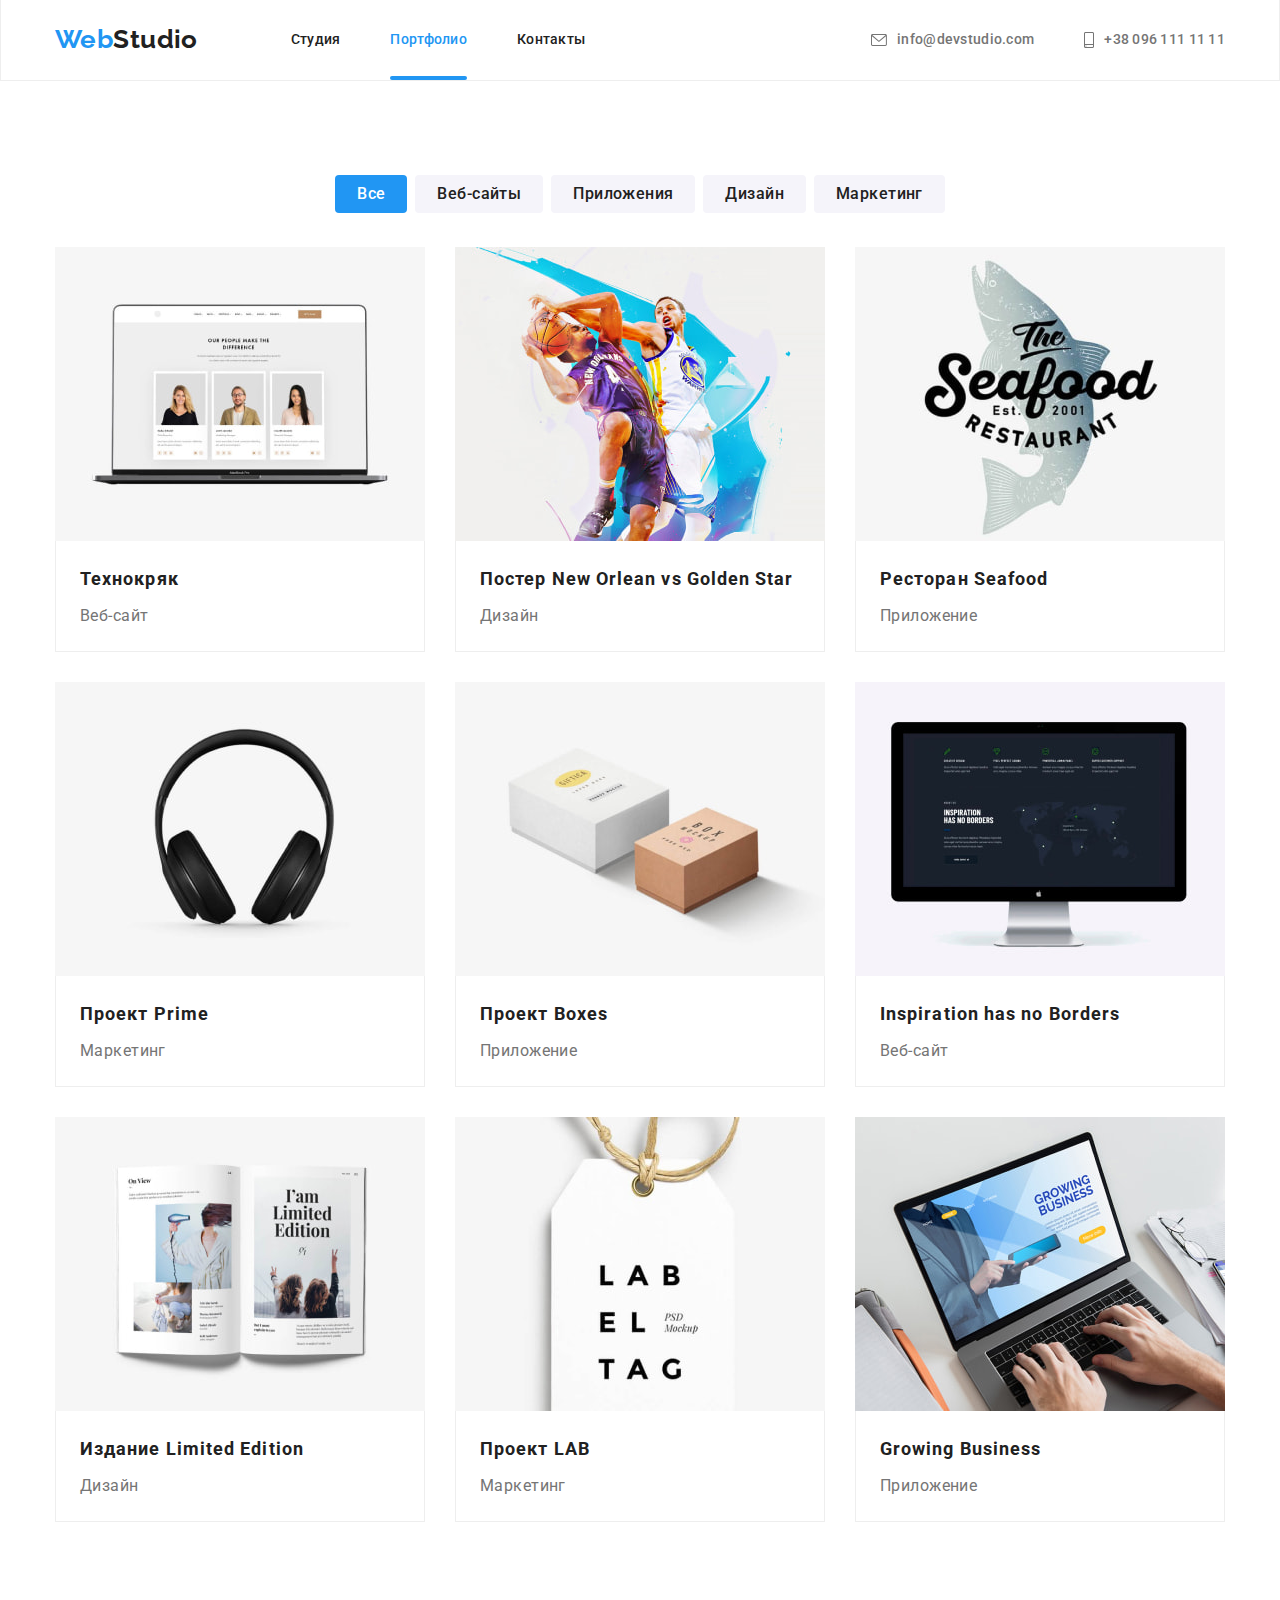
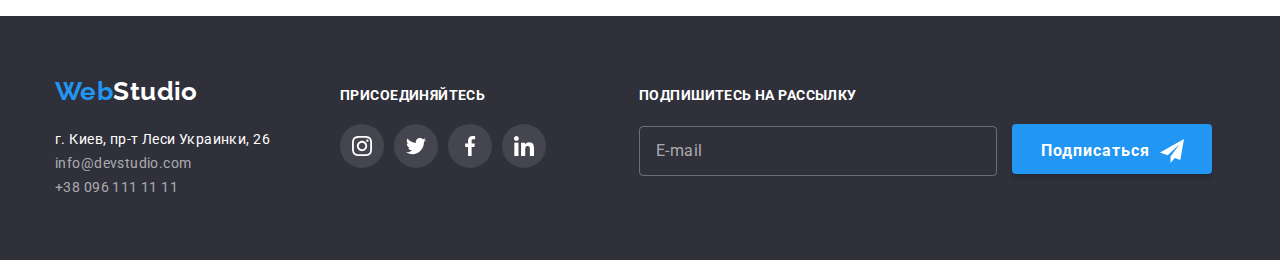
==== portfolio.html @ 4d7bf0f1 "Initial commit" ====
<!DOCTYPE html>
<html lang="ru">
  <head>
    <meta charset="UTF-8" />
    <meta http-equiv="X-UA-Compatible" content="IE=edge" />
    <meta name="viewport" content="width=device-width, initial-scale=1.0" />
    <title>Портфолио</title>
    <link rel="preconnect" href="https://fonts.googleapis.com" />
    <link rel="preconnect" href="https://fonts.gstatic.com" crossorigin />
    <link
      href="https://fonts.googleapis.com/css2?family=Raleway:wght@700&family=Roboto:wght@400;500;700;900&display=swap"
      rel="stylesheet"
    />
    <link
      rel="stylesheet"
      href="https://cdnjs.cloudflare.com/ajax/libs/modern-normalize/1.1.0/modern-normalize.min.css"
    />
    <link rel="stylesheet" href="./css/main.min.css" />
  </head>
  <body>
    <!--шапка-->
    <header class="section-header border">
      <div class="container header">
        <a class="logo link header" href="./index.html" lang="en">
          Web<span class="studio" lang="en">Studio</span>
        </a>
        <nav>
          <ul class="site-nav list">
            <li class="item"><a class="link next" href="./index.html">Студия</a></li>
            <li class="item"><a class="link current" href="">Портфолио</a></li>
            <li class="item"><a class="link next" href="">Контакты</a></li>
          </ul>
        </nav>
        <ul class="contacts list">
          <li class="item contacts">
            <a class="contacts link" href="malito:info@devstudio.com">
              <svg class="icon-envelope" width="16" height="12">
                <use href="./images/webstudio/symbol-defs.svg#icon-envelope"></use></svg
              >info@devstudio.com
            </a>
          </li>
          <li class="item contacts">
            <a class="contacts link" href="tel:+380961111111"
              ><svg class="icon-smartphone" width="10" height="16">
                <use href="./images/webstudio/symbol-defs.svg#icon-smartphone"></use>
              </svg>
              +38 096 111 11 11</a
            >
          </li>
        </ul>
      </div>
    </header>
    <main>
      <!--Фильтр и примеры работ-->
      <section class="section post">
        <div class="container">
          <h1 class="title-never">Перечень услуг</h1>
          <ul class="list filtr">
            <li class="item-filtr">
              <button class="button current all" type="button">Все</button>
            </li>
            <li class="item-filtr"><button class="button veb" type="button">Веб-сайты</button></li>
            <li class="item-filtr">
              <button class="button prog" type="button">Приложения</button>
            </li>
            <li class="item-filtr"><button class="button dis" type="button">Дизайн</button></li>
            <li class="item-filtr"><button class="button marc" type="button">Маркетинг</button></li>
          </ul>
          <ul class="list post">
            <li class="item">
              <a href="" class="link post">
                <div class="post-image-thumb">
                  <img
                    src="./images/portfolio/img-1.jpg"
                    class="image"
                    width="370"
                    alt="Сайт
                Технокряк"
                  />
                  <div class="card-overlay">
                    <p>
                      Ресурс предлагает комплексные предложения с разным уровнем функционала и
                      сервисов. Все это позволит посетителю получить исчерпывающие сведения о
                      компании или частном лице.
                    </p>
                  </div>
                </div>
                <div class="content border">
                  <h2 class="title portf">Технокряк</h2>
                  <p class="text-portf">Веб-сайт</p>
                </div>
              </a>
            </li>
            <li class="item">
              <a href="" class="link post">
                <div class="post-image-thumb">
                  <img src="./images/portfolio/img-2.jpg" class="image" width="370" alt="Постер" />
                  <div class="card-overlay">
                    <p>
                      Ресурс предлагает комплексные предложения с разным уровнем функционала и
                      сервисов. Все это позволит посетителю получить исчерпывающие сведения о
                      компании или частном лице.
                    </p>
                  </div>
                </div>
                <div class="content border">
                  <h2 class="title portf">Постер New Orlean vs Golden Star</h2>
                  <p class="text-portf">Дизайн</p>
                </div>
              </a>
            </li>
            <li class="item">
              <a href="" class="link post">
                <div class="post-image-thumb">
                  <img
                    src="./images/portfolio/img-3.jpg"
                    class="image"
                    width="370"
                    alt="Приложение
                ресторана"
                  />
                  <div class="card-overlay">
                    <p>
                      Ресурс предлагает комплексные предложения с разным уровнем функционала и
                      сервисов. Все это позволит посетителю получить исчерпывающие сведения о
                      компании или частном лице.
                    </p>
                  </div>
                </div>
                <div class="content border">
                  <h2 class="title portf">Ресторан Seafood</h2>
                  <p class="text-portf">Приложение</p>
                </div>
              </a>
            </li>
            <li class="item">
              <a href="" class="link post">
                <div class="post-image-thumb">
                  <img
                    src="./images/portfolio/img-4.jpg"
                    class="image"
                    width="370"
                    alt="Проект
                маркетинга"
                  />
                  <div class="card-overlay">
                    <p>
                      Ресурс предлагает комплексные предложения с разным уровнем функционала и
                      сервисов. Все это позволит посетителю получить исчерпывающие сведения о
                      компании или частном лице.
                    </p>
                  </div>
                </div>
                <div class="content border">
                  <h2 class="title portf">Проект Prime</h2>
                  <p class="text-portf">Маркетинг</p>
                </div>
              </a>
            </li>
            <li class="item">
              <a href="" class="link post">
                <div class="post-image-thumb">
                  <img
                    src="./images/portfolio/img-5.jpg"
                    class="image"
                    width="370"
                    alt="Приложение"
                  />
                  <div class="card-overlay">
                    <p>
                      Ресурс предлагает комплексные предложения с разным уровнем функционала и
                      сервисов. Все это позволит посетителю получить исчерпывающие сведения о
                      компании или частном лице.
                    </p>
                  </div>
                </div>
                <div class="content border">
                  <h2 class="title portf">Проект Boxes</h2>
                  <p class="text-portf">Приложение</p>
                </div>
              </a>
            </li>
            <li class="item">
              <a href="" class="link post">
                <div class="post-image-thumb">
                  <img src="./images/portfolio/img-6.jpg" class="image" width="370" alt="Сайт" />
                  <div class="card-overlay">
                    <p>
                      Ресурс предлагает комплексные предложения с разным уровнем функционала и
                      сервисов. Все это позволит посетителю получить исчерпывающие сведения о
                      компании или частном лице.
                    </p>
                  </div>
                </div>
                <div class="content border">
                  <h2 class="title portf" lang="en">Inspiration has no Borders</h2>
                  <p class="text-portf">Веб-сайт</p>
                </div>
              </a>
            </li>
            <li class="item">
              <a href="" class="link post">
                <div class="post-image-thumb">
                  <img
                    src="./images/portfolio/img-7.jpg"
                    class="image"
                    alt="Дизайн
                издания"
                  />
                  <div class="card-overlay">
                    <p>
                      Ресурс предлагает комплексные предложения с разным уровнем функционала и
                      сервисов. Все это позволит посетителю получить исчерпывающие сведения о
                      компании или частном лице.
                    </p>
                  </div>
                </div>
                <div class="content border">
                  <h2 class="title portf">Издание Limited Edition</h2>
                  <p class="text-portf">Дизайн</p>
                </div>
              </a>
            </li>
            <li class="item">
              <a href="" class="link post">
                <div class="post-image-thumb">
                  <img src="./images/portfolio/img-8.jpg" class="image" width="370" alt="Проект" />
                  <div class="card-overlay">
                    <p>
                      Ресурс предлагает комплексные предложения с разным уровнем функционала и
                      сервисов. Все это позволит посетителю получить исчерпывающие сведения о
                      компании или частном лице.
                    </p>
                  </div>
                </div>
                <div class="content border">
                  <h2 class="title portf">Проект LAB</h2>
                  <p class="text-portf">Маркетинг</p>
                </div>
              </a>
            </li>
            <li class="item">
              <a href="" class="link post">
                <div class="post-image-thumb">
                  <img
                    src="./images/portfolio/img-9.jpg"
                    class="image"
                    width="370"
                    alt="Приложение"
                  />
                  <div class="card-overlay">
                    <p>
                      Ресурс предлагает комплексные предложения с разным уровнем функционала и
                      сервисов. Все это позволит посетителю получить исчерпывающие сведения о
                      компании или частном лице.
                    </p>
                  </div>
                </div>
                <div class="content border">
                  <h2 class="title portf" lang="en">Growing Business</h2>
                  <p class="text-portf">Приложение</p>
                </div>
              </a>
            </li>
          </ul>
        </div>
      </section>
    </main>
    <!--Футер-->
    <footer class="section footer">
      <div class="container flex footer">
        <div>
          <a class="logo link footer" href="./index.html">
            Web<span class="studio-sup">Studio</span>
          </a>
          <address class="address">
            <ul class="contacts-sup list">
              <li>
                <a
                  class="location link"
                  href="https://bit.ly/3pXMvUd"
                  target="_blank"
                  rel="noreferrer noopener"
                  >г. Киев, пр-т Леси Украинки, 26</a
                >
              </li>
              <li>
                <a class="contacts link" href="malito:info@devstudio.com"> info@devstudio.com</a>
              </li>
              <li>
                <a class="contacts link" href="tel:+380961111111">+38 096 111 11 11</a>
              </li>
            </ul>
          </address>
        </div>
        <div class="social-link">
          <h2 class="title social">присоединяйтесь</h2>
          <ul class="social-list footer">
            <li class="social-item">
              <a href="" class="social-link-footer link">
                <svg class="social-icon" width="20" height="20">
                  <use href="./images/webstudio/symbol-defs.svg#icon-instagram"></use>
                </svg>
              </a>
            </li>
            <li class="social-item">
              <a href="" class="social-link-footer link">
                <svg class="social-icon" width="20" height="20">
                  <use href="./images/webstudio/symbol-defs.svg#icon-twitter"></use>
                </svg>
              </a>
            </li>
            <li class="social-item">
              <a href="" class="social-link-footer link">
                <svg class="social-icon" width="20" height="20">
                  <use href="./images/webstudio/symbol-defs.svg#icon-facebook"></use>
                </svg>
              </a>
            </li>
            <li class="social-item">
              <a href="" class="social-link-footer link">
                <svg class="social-icon" width="20" height="20">
                  <use href="./images/webstudio/symbol-defs.svg#icon-linkedin"></use>
                </svg>
              </a>
            </li>
          </ul>
        </div>
        <div class="footer form">
          <h2 class="title form">Подпишитесь на рассылку</h2>
          <form class="footer-form">
            <label>
              <input class="footer-input" type="email" name="email" placeholder="E-mail" />
            </label>
            <button class="footer-submit" type="submit">
              <span class="footer-button"
                >Подписаться
                <svg width="24" height="24" class="icon-footer-form">
                  <use href="./images/webstudio/symbol-defs.svg#icon-icon-send"></use>
                </svg>
              </span>
            </button>
          </form>
        </div>
      </div>
    </footer>
  </body>
</html>
---- css/main.min.css ----
body{color:#757575;font-family:"Roboto",sans-serif;background-color:#fff;letter-spacing:0.03em;font-size:14px;line-height:1.71}h1,h2,h3,h4,h5,h6,p,ul{margin-top:0;margin-bottom:0}.container{width:1200px;padding-left:15px;padding-right:15px;margin:0 auto}.section{padding-top:94px;padding-bottom:94px}.image{display:block}.title{color:#212121;font-weight:700;font-size:inherit;line-height:1.14}.list{list-style:none;padding:0;margin:0}.link{text-decoration:none}.container.header{display:-webkit-box;display:-ms-flexbox;display:flex;-webkit-box-align:center;-ms-flex-align:center;align-items:center}.section-header.border{border-bottom:1px solid #eee}.site-nav{display:-webkit-box;display:-ms-flexbox;display:flex;margin-left:93px;font-weight:500;line-height:1.14;letter-spacing:0.02em}.site-nav .item+.item{margin-left:50px}.site-nav .link{display:block;padding-top:32px;padding-bottom:32px;color:#212121;-webkit-transition:color 250ms cubic-bezier(0.4, 0, 0.2, 1);transition:color 250ms cubic-bezier(0.4, 0, 0.2, 1)}.site-nav .link.next{position:relative}.site-nav .link:hover,.site-nav .link:hover{color:#2196f3}.site-nav .link.current{color:#2196f3;position:relative}.link.next::after{content:'';position:absolute;left:0;bottom:0;display:block;width:100%;height:4px;background-color:#2196f3;border-radius:2px;-webkit-transform:scaleX(0);transform:scaleX(0);-webkit-transition:-webkit-transform 250ms cubic-bezier(0.4, 0, 0.2, 1);transition:-webkit-transform 250ms cubic-bezier(0.4, 0, 0.2, 1);transition:transform 250ms cubic-bezier(0.4, 0, 0.2, 1);transition:transform 250ms cubic-bezier(0.4, 0, 0.2, 1), -webkit-transform 250ms cubic-bezier(0.4, 0, 0.2, 1)}.link.next:hover::after{-webkit-transform:scaleX(1);transform:scaleX(1)}.link.current:after{content:'';position:absolute;left:0;bottom:0;display:block;width:100%;height:4px;background-color:#2196f3;border-radius:2px}.contacts.list{display:-webkit-box;display:-ms-flexbox;display:flex;margin-left:auto}.contacts.list .item+.item{margin-left:50px}.contacts .link{display:-webkit-box;display:-ms-flexbox;display:flex;-webkit-box-align:center;-ms-flex-align:center;align-items:center;font-style:normal;color:inherit;font-weight:500;font-size:14px;line-height:1.14;letter-spacing:0.02em;padding-top:32px;padding-bottom:32px;color:#757575;-webkit-transition:color 250ms cubic-bezier(0.4, 0, 0.2, 1);transition:color 250ms cubic-bezier(0.4, 0, 0.2, 1)}.contacts .link:hover,.contacts .link:focus{color:#2196f3}.icon-envelope{fill:currentColor;margin-right:10px}.icon-smartphone{fill:currentColor;margin-right:10px}.logo{color:#2196f3;font-family:"Raleway",sans-serif,sans-serif;font-weight:700;font-size:26px;line-height:1.19}.logo.link.header{display:block;padding-top:24px;padding-bottom:25px}.studio{color:#212121}.studio-sup{color:#fff}.section.hero{padding-top:200px;padding-bottom:200px;background-color:#2f303a;max-width:1600px;height:600px;margin-left:auto;margin-right:auto;background-image:-webkit-gradient(linear, left top, right top, from(rgba(47,48,58,0.4)), to(rgba(47,48,58,0.4))),url("../images/webstudio/hero.jpg");background-image:linear-gradient(to right, rgba(47,48,58,0.4), rgba(47,48,58,0.4)),url("../images/webstudio/hero.jpg");background-repeat:no-repeat;background-position:center;background-size:cover;text-align:center}.hero-title{margin-bottom:30px;color:#fff;font-weight:900;font-size:44px;line-height:1.36;letter-spacing:0.06em;text-transform:uppercase}.backdrop{position:fixed;width:100%;height:100%;top:0;left:0;z-index:1;background-color:rgba(0,0,0,0.2);opacity:1;-webkit-transition:opacity 250ms cubic-bezier(0.4, 0, 0.2, 1);transition:opacity 250ms cubic-bezier(0.4, 0, 0.2, 1)}.backdrop.is-hidden{opacity:0;pointer-events:none;visibility:hidden}.backdrop.is-hidden .modal{-webkit-transform:translate(-50%, -50%) scale(0.5);transform:translate(-50%, -50%) scale(0.5)}.modal{position:absolute;top:50%;left:50%;width:528px;padding:40px;background-color:#fff;-webkit-box-shadow:0px 1px 3px rgba(0,0,0,0.12),0px 1px 1px rgba(0,0,0,0.14),0px 2px 1px rgba(0,0,0,0.2);box-shadow:0px 1px 3px rgba(0,0,0,0.12),0px 1px 1px rgba(0,0,0,0.14),0px 2px 1px rgba(0,0,0,0.2);border-radius:4px;-webkit-transform:translate(-50%, -50%) scale(1);transform:translate(-50%, -50%) scale(1);-webkit-transition:-webkit-transform 250ms cubic-bezier(0.4, 0, 0.2, 1);transition:-webkit-transform 250ms cubic-bezier(0.4, 0, 0.2, 1);transition:transform 250ms cubic-bezier(0.4, 0, 0.2, 1);transition:transform 250ms cubic-bezier(0.4, 0, 0.2, 1), -webkit-transform 250ms cubic-bezier(0.4, 0, 0.2, 1)}.text-modal{display:-webkit-box;display:-ms-flexbox;display:flex;-webkit-box-pack:center;-ms-flex-pack:center;justify-content:center;margin-bottom:12px;font-weight:700;font-size:20px;line-height:1.15;color:#212121;text-align:center}.user-form{text-align:center}.user-info{display:block;position:relative;text-align:left;-webkit-transition:fill 250ms cubic-bezier(0.4, 0, 0.2, 1);transition:fill 250ms cubic-bezier(0.4, 0, 0.2, 1)}.user-info:hover,.user-info:focus{fill:#2196f3}.user-text{display:block;padding-bottom:4px;text-align:left;font-size:12px;line-height:1.17;letter-spacing:0.01em}.form-input{width:100%;height:40px;outline:none;padding-left:42px;padding-top:12px;padding-bottom:12px;border:1px solid rgba(33,33,33,0.2);border-radius:4px;margin-bottom:10px;-webkit-transition:border-color 250ms cubic-bezier(0.4, 0, 0.2, 1);transition:border-color 250ms cubic-bezier(0.4, 0, 0.2, 1)}.form-input:focus,.form-input:hover{border-color:#2196f3}.form-icon{position:absolute;top:32px;left:15px}.form-policity-group{display:-webkit-box;display:-ms-flexbox;display:flex;-webkit-box-align:center;-ms-flex-align:center;align-items:center;padding-left:12px}.form-policity-terms{color:#2196f3}.textarea{display:block;width:100%;min-height:120px;margin-bottom:20px;padding-left:16px;padding-top:12px;resize:none;outline:none;font-size:12px;line-height:1.17;letter-spacing:0.01em;border-radius:4px;border:1px solid rgba(33,33,33,0.2);-webkit-transition:border-color 250ms cubic-bezier(0.4, 0, 0.2, 1);transition:border-color 250ms cubic-bezier(0.4, 0, 0.2, 1)}.textarea:hover,.textarea:focus{border-color:#2196f3}.textarea::-webkit-input-placeholder{font-size:14px;line-height:1.14;letter-spacing:0.01em;color:rgba(117,117,117,0.5)}.textarea:-ms-input-placeholder{font-size:14px;line-height:1.14;letter-spacing:0.01em;color:rgba(117,117,117,0.5)}.textarea::-ms-input-placeholder{font-size:14px;line-height:1.14;letter-spacing:0.01em;color:rgba(117,117,117,0.5)}.textarea::placeholder{font-size:14px;line-height:1.14;letter-spacing:0.01em;color:rgba(117,117,117,0.5)}.visually-hidden{position:absolute;white-space:nowrap;width:1px;height:1px;overflow:hidden;border:0;padding:0;clip:rect(0 0 0 0);-webkit-clip-path:inset(50%);clip-path:inset(50%);margin:-1px}.custom-checkbox{width:16px;height:15px;display:-webkit-box;display:-ms-flexbox;display:flex;-webkit-box-align:center;-ms-flex-align:center;align-items:center;-webkit-box-pack:center;-ms-flex-pack:center;justify-content:center;margin-right:7px;outline:2px solid #212121;outline-offset:-2px;border-radius:2px;background-color:transparent;-webkit-transition:background-color 250ms cubic-bezier(0.4, 0, 0.2, 1);transition:background-color 250ms cubic-bezier(0.4, 0, 0.2, 1)}.custom-checkbox-icon{opacity:0;fill:#fff;-webkit-transition:opacity 250ms cubic-bezier(0.4, 0, 0.2, 1);transition:opacity 250ms cubic-bezier(0.4, 0, 0.2, 1)}.checkbox:checked+.custom-checkbox{background-color:#2196f3;outline:transparent}.checkbox:checked+.custom-checkbox .custom-checkbox-icon{opacity:1}.button-submit{min-width:200px;margin-top:30px;padding-top:10px;padding-bottom:10px;font-weight:700;font-size:16px;line-height:1.88;letter-spacing:0.06em;text-align:center;color:#fff;background-color:#2196f3;border:none;cursor:pointer;-webkit-box-shadow:0px 4px 4px rgba(0,0,0,0.15);box-shadow:0px 4px 4px rgba(0,0,0,0.15);border-radius:4px;-webkit-transition:background-color 250ms cubic-bezier(0.4, 0, 0.2, 1);transition:background-color 250ms cubic-bezier(0.4, 0, 0.2, 1)}.button-submit:hover,.button-submit:focus{background-color:#188ce8}.button-closed{position:absolute;top:8px;right:8px;display:-webkit-box;display:-ms-flexbox;display:flex;-webkit-box-align:center;-ms-flex-align:center;align-items:center;width:30px;height:30px;cursor:pointer;border-radius:50%;border:1px solid rgba(0,0,0,0.1);background-color:transparent;-webkit-transition:background-color 250ms cubic-bezier(0.4, 0, 0.2, 1),fill 250ms cubic-bezier(0.4, 0, 0.2, 1);transition:background-color 250ms cubic-bezier(0.4, 0, 0.2, 1),fill 250ms cubic-bezier(0.4, 0, 0.2, 1)}.button-closed:focus,.button-closed:hover{fill:#2196f3}.work-section{padding-top:0px}.work-section__title{margin-bottom:50px;font-weight:700;font-size:36px;line-height:1.17;text-align:center}.work-section__list{display:-webkit-box;display:-ms-flexbox;display:flex}.work-section__list .work-section__item+.work-section__item{margin-left:30px}.work-section__title-image{color:#fff;text-transform:uppercase;text-align:center}.work-section__thumb{position:absolute;width:370px;height:70px;background:rgba(47,48,58,0.8);display:-webkit-box;display:-ms-flexbox;display:flex;-webkit-box-pack:center;-ms-flex-pack:center;justify-content:center;-webkit-box-align:center;-ms-flex-align:center;align-items:center;bottom:0}.work-section__item{position:relative}.work-section__image{display:block}.benefits-section__title{color:#212121;font-weight:700;font-size:inherit;line-height:1.14;text-transform:uppercase;margin-bottom:10px}.benefits-section__title.never{position:absolute;width:1px;height:1px;margin:-1px;border:0;padding:0;white-space:nowrap;-webkit-clip-path:inset(100%);clip-path:inset(100%);clip:rect(0 0 0 0);overflow:hidden}.benefits-section__list .benefits-section__item{width:270px}.benefits-section__list{display:-webkit-box;display:-ms-flexbox;display:flex}.benefits-section__list .benefits-section__item+.benefits-section__item{margin-left:30px}.benefits-section__icon{background-color:#f5f4fa;display:-webkit-box;display:-ms-flexbox;display:flex;-webkit-box-pack:center;-ms-flex-pack:center;justify-content:center;-webkit-box-align:center;-ms-flex-align:center;align-items:center;width:270px;height:120px;margin-bottom:30px;border-radius:4px}.conteiner-team{padding-top:30px;padding-bottom:30px;background-color:#fff}.section.team{background-color:#f5f4fa}.text-team{font-size:16px;line-height:1.19;text-align:center}.title.team{margin-bottom:50px;font-weight:700;font-size:36px;line-height:1.17;text-align:center}.title.name{font-weight:500;font-size:16px;line-height:1.19;margin-bottom:10px;text-align:center}.list.team{display:-webkit-box;display:-ms-flexbox;display:flex}.list.team .item+.item{margin-left:30px}.item.team{-webkit-box-shadow:0px 1px 3px rgba(0,0,0,0.12),0px 1px 1px rgba(0,0,0,0.14),0px 2px 1px rgba(0,0,0,0.2);box-shadow:0px 1px 3px rgba(0,0,0,0.12),0px 1px 1px rgba(0,0,0,0.14),0px 2px 1px rgba(0,0,0,0.2);border-radius:0px 0px 4px 4px}.social-list{display:-webkit-box;display:-ms-flexbox;display:flex;-webkit-box-align:center;-ms-flex-align:center;align-items:center;-webkit-box-pack:center;-ms-flex-pack:center;justify-content:center;margin-top:16px;list-style:none;padding:0}.social-item:not(:last-child){margin-right:10px}.social.link{display:-webkit-box;display:-ms-flexbox;display:flex;-webkit-box-align:center;-ms-flex-align:center;align-items:center;-webkit-box-pack:center;-ms-flex-pack:center;justify-content:center;width:44px;height:44px;border-radius:50%;color:#afb1b8;background-color:#fff;-webkit-transition:background-color 250ms cubic-bezier(0.4, 0, 0.2, 1),color 250ms cubic-bezier(0.4, 0, 0.2, 1);transition:background-color 250ms cubic-bezier(0.4, 0, 0.2, 1),color 250ms cubic-bezier(0.4, 0, 0.2, 1)}.social.link:hover,.social.link:focus{color:#fff;background-color:#2196f3}.social-icon{fill:currentColor}.clients-section__title{margin-bottom:50px;font-weight:700;font-size:36px;line-height:1.17;text-align:center}.clients-section__list{display:-webkit-box;display:-ms-flexbox;display:flex;-webkit-box-pack:center;-ms-flex-pack:center;justify-content:center;padding-top:32px;padding-bottom:32px}.clients-section__link{display:-webkit-box;display:-ms-flexbox;display:flex;-webkit-box-align:center;-ms-flex-align:center;align-items:center;-webkit-box-pack:center;-ms-flex-pack:center;justify-content:center;width:170px;height:92px;border:1px solid #afb1b8;border-radius:4px;color:#afb1b8;-webkit-transition:color 250ms cubic-bezier(0.4, 0, 0.2, 1),border-color 250ms cubic-bezier(0.4, 0, 0.2, 1);transition:color 250ms cubic-bezier(0.4, 0, 0.2, 1),border-color 250ms cubic-bezier(0.4, 0, 0.2, 1)}.clients-section__link:hover{border-color:#2196f3;color:#2196f3}.clients-section__icon{fill:currentColor}.clients-section__item{margin-right:30px}.clients-section__item:last-child{margin-right:0}.section.footer{padding-top:60px;padding-bottom:60px;background-color:#2f303a}.footer.flex{display:-webkit-box;display:-ms-flexbox;display:flex;-webkit-box-align:baseline;-ms-flex-align:baseline;align-items:baseline}.address{margin-top:20px}.contacts-sup .link{color:rgba(255,255,255,0.6);font-style:normal;-webkit-transition:color 250ms cubic-bezier(0.4, 0, 0.2, 1);transition:color 250ms cubic-bezier(0.4, 0, 0.2, 1)}.contacts-sup .link:hover,.contacts-sup .link:focus{color:#2196f3}.location.link{color:#fff}.footer.form{margin-left:93px}.footer-input{width:358px;height:50px;padding-left:16px;padding-top:15px;padding-bottom:15px;font-size:16px;line-height:1.25;letter-spacing:inherit;color:#fff;background-color:transparent;border:1px solid rgba(255,255,255,0.3);drop-shadow:0px 4px 4px rgba(0,0,0,0.15);border-radius:4px}.footer-input::-webkit-input-placeholder{color:rgba(255,255,255,0.6)}.footer-input:-ms-input-placeholder{color:rgba(255,255,255,0.6)}.footer-input::-ms-input-placeholder{color:rgba(255,255,255,0.6)}.footer-input::placeholder{color:rgba(255,255,255,0.6)}.footer-input:hover,.footer-input:focus{border-color:#fff}.footer-submit{min-width:200px;height:50px;margin-left:12px;font-weight:700;font-size:16px;letter-spacing:0.06em;color:#fff;padding-bottom:10px;background-color:#2196f3;cursor:pointer;border:none;border-radius:4px;-webkit-box-shadow:0px 4px 4px rgba(0,0,0,0.15);box-shadow:0px 4px 4px rgba(0,0,0,0.15)}.footer-submit:hover,.footer-submit:focus{background-color:#188ce8}.footer-button{display:-webkit-box;display:-ms-flexbox;display:flex;-webkit-box-align:center;-ms-flex-align:center;align-items:center;-webkit-box-pack:center;-ms-flex-pack:center;justify-content:center;padding-top:13px}.title.form{color:#fff;text-transform:uppercase;margin-bottom:20px}.icon-footer-form{fill:currentColor;margin-left:10px}.social-link{margin-left:70px;min-width:206px}.social-list.footer{display:-webkit-box;display:-ms-flexbox;display:flex;-webkit-box-align:center;-ms-flex-align:center;align-items:center;-webkit-box-pack:start;-ms-flex-pack:start;justify-content:flex-start;margin-top:16px;list-style:none;padding:0}.social-link-footer.link{display:-webkit-box;display:-ms-flexbox;display:flex;-webkit-box-align:center;-ms-flex-align:center;align-items:center;-webkit-box-pack:center;-ms-flex-pack:center;justify-content:center;color:#fff;background-color:rgba(255,255,255,0.1);width:44px;height:44px;border-radius:50%;-webkit-transition:background-color 250ms cubic-bezier(0.4, 0, 0.2, 1);transition:background-color 250ms cubic-bezier(0.4, 0, 0.2, 1)}.social-link-footer.link:hover,.social-link-footer.link:focus{background-color:#2196f3}.list.social{display:-webkit-box;display:-ms-flexbox;display:flex}.title.social{color:#fff;text-transform:uppercase;margin-bottom:20px}.list.filtr{display:-webkit-box;display:-ms-flexbox;display:flex;margin-bottom:34px;-webkit-box-pack:center;-ms-flex-pack:center;justify-content:center}.list.filtr .item-filtr+.item-filtr{margin-left:8px}.list.post{display:-webkit-box;display:-ms-flexbox;display:flex;-ms-flex-wrap:wrap;flex-wrap:wrap}.list.post .item{width:370px;margin-right:30px;margin-bottom:30px}.list.post .item:nth-child(3n){margin-right:0px}.list.post .item:nth-last-child(-n+3){margin-bottom:0}.list.post .item:hover{-webkit-box-shadow:0px 1px 1px rgba(0,0,0,0.12),0px 4px 4px rgba(0,0,0,0.06),1px 4px 6px rgba(0,0,0,0.16);box-shadow:0px 1px 1px rgba(0,0,0,0.12),0px 4px 4px rgba(0,0,0,0.06),1px 4px 6px rgba(0,0,0,0.16)}.content{padding:20px 24px}.link.post{color:inherit;-webkit-transition:-webkit-box-shadow 250ms cubic-bezier(0.4, 0, 0.2, 1);transition:-webkit-box-shadow 250ms cubic-bezier(0.4, 0, 0.2, 1);transition:box-shadow 250ms cubic-bezier(0.4, 0, 0.2, 1);transition:box-shadow 250ms cubic-bezier(0.4, 0, 0.2, 1), -webkit-box-shadow 250ms cubic-bezier(0.4, 0, 0.2, 1)}.text-portf{font-size:16px;line-height:1.88}.title-never{position:absolute;width:1px;height:1px;margin:-1px;border:0;padding:0;white-space:nowrap;-webkit-clip-path:inset(100%);clip-path:inset(100%);clip:rect(0 0 0 0);overflow:hidden}.title.portf{font-weight:700;font-size:18px;line-height:2;letter-spacing:0.06em;margin-bottom:4px}.border{border-left:1px solid #eee;border-right:1px solid #eee;border-bottom:1px solid #eee}.post-image-thumb{position:relative;overflow:hidden}.card-overlay{position:absolute;top:0;left:0;width:100%;height:100%;padding:63px 24px;font-size:18px;line-height:1.55;color:#fff;background-color:rgba(33,150,243,0.9);-webkit-transform:translateY(100%);transform:translateY(100%);-webkit-transition:-webkit-transform 250ms cubic-bezier(0.4, 0, 0.2, 1);transition:-webkit-transform 250ms cubic-bezier(0.4, 0, 0.2, 1);transition:transform 250ms cubic-bezier(0.4, 0, 0.2, 1);transition:transform 250ms cubic-bezier(0.4, 0, 0.2, 1), -webkit-transform 250ms cubic-bezier(0.4, 0, 0.2, 1)}.link.post:hover .card-overlay,.link.post:focus .card-overlay{-webkit-transform:translateY(0%);transform:translateY(0%)}.button{display:inline-block;border:none;padding:6px 22px;color:#212121;background-color:#f5f4fa;cursor:pointer;font-weight:500;font-size:16px;line-height:1.63;letter-spacing:inherit;font-family:inherit;border-radius:4px;-webkit-transition:background-color 250ms cubic-bezier(0.4, 0, 0.2, 1);transition:background-color 250ms cubic-bezier(0.4, 0, 0.2, 1)}.button:hover,.button:focus{background-color:#2196f3;color:#fff;-webkit-filter:drop-shadow(0px 4px 4px rgba(0,0,0,0.25));filter:drop-shadow(0px 4px 4px rgba(0,0,0,0.25))}.button.primary{min-width:200px;color:#fff;font-weight:700;font-size:16px;line-height:1.88;-webkit-box-align:center;-ms-flex-align:center;align-items:center;text-align:center;letter-spacing:0.06em;background-color:#2196f3;cursor:pointer;border-radius:4px;padding:10px 32px;-webkit-box-shadow:0px 4px 4px rgba(0,0,0,0.15);box-shadow:0px 4px 4px rgba(0,0,0,0.15);-webkit-transition:background-color 250ms cubic-bezier(0.4, 0, 0.2, 1);transition:background-color 250ms cubic-bezier(0.4, 0, 0.2, 1)}.button.primary:hover,.button.primary:focus{background-color:#188ce8}.list .button.current{background-color:#2196f3;color:#fff}
/*# sourceMappingURL=main.min.css.map */
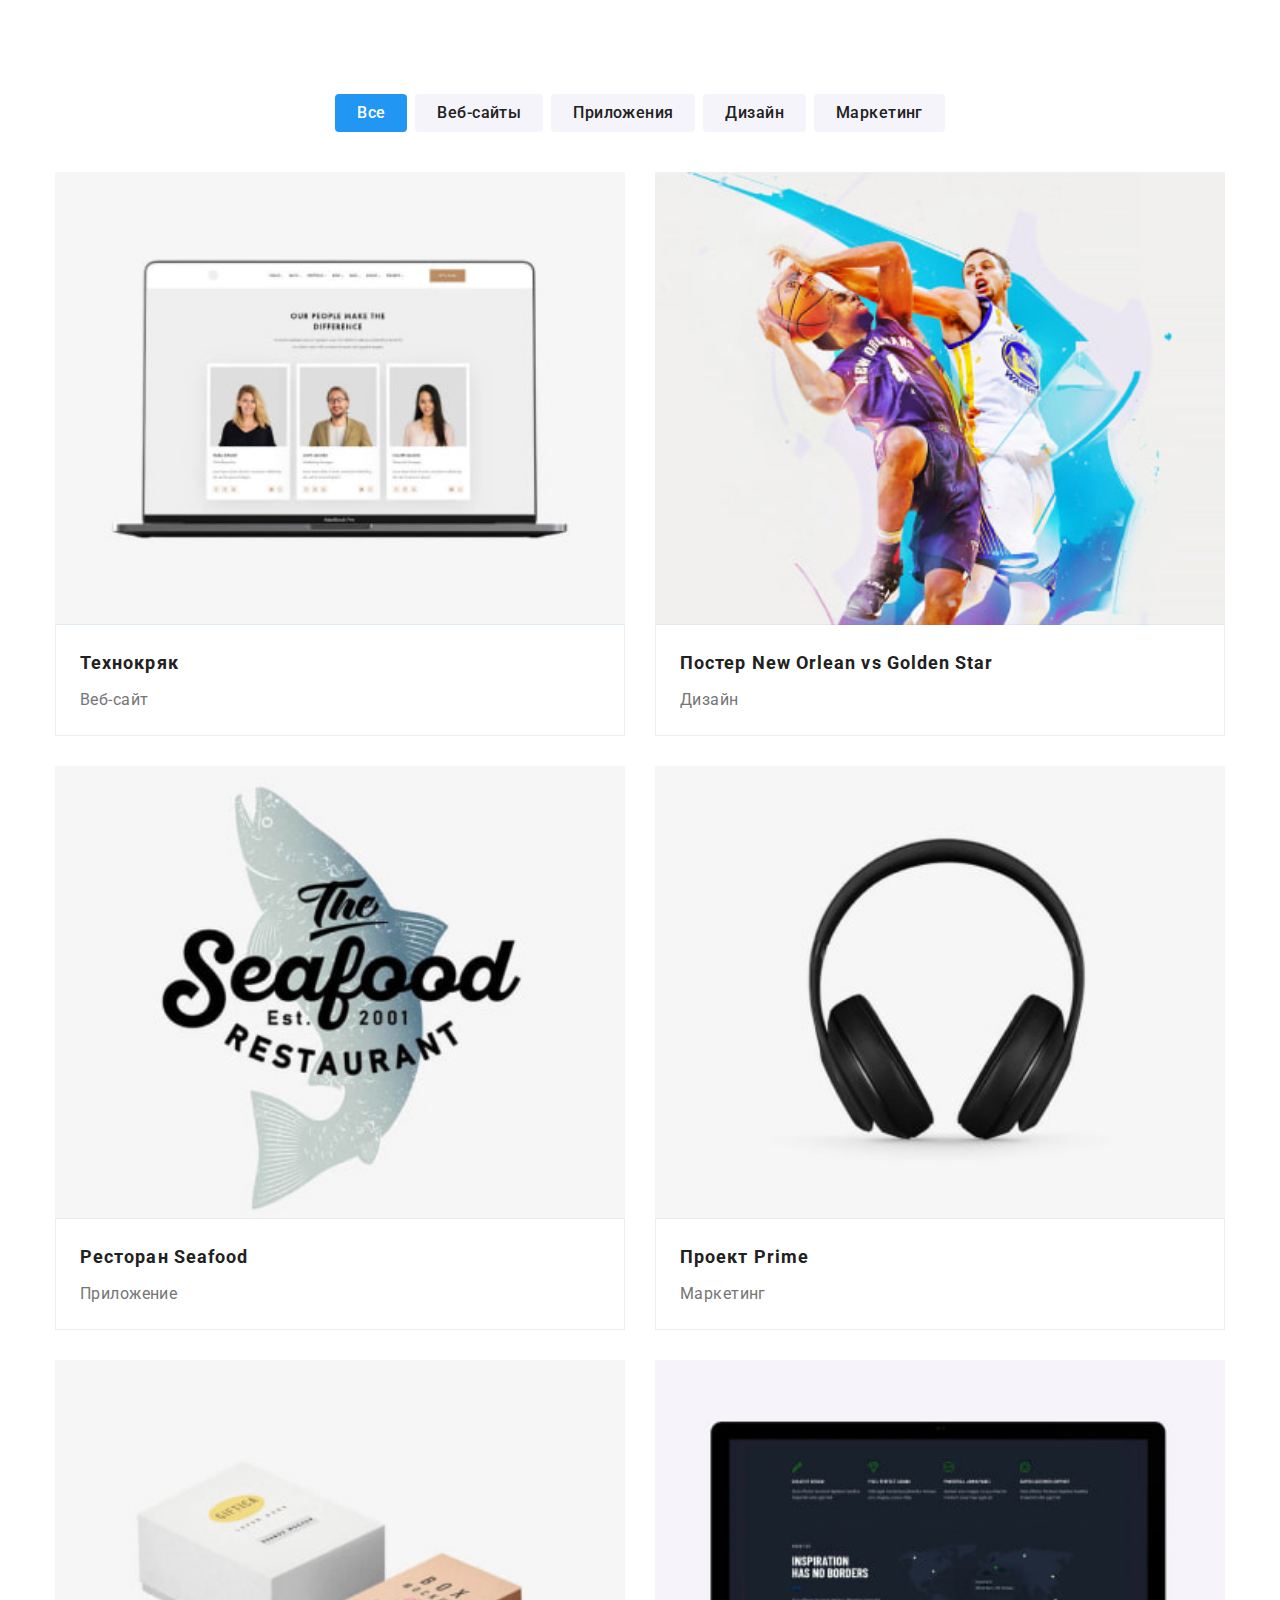
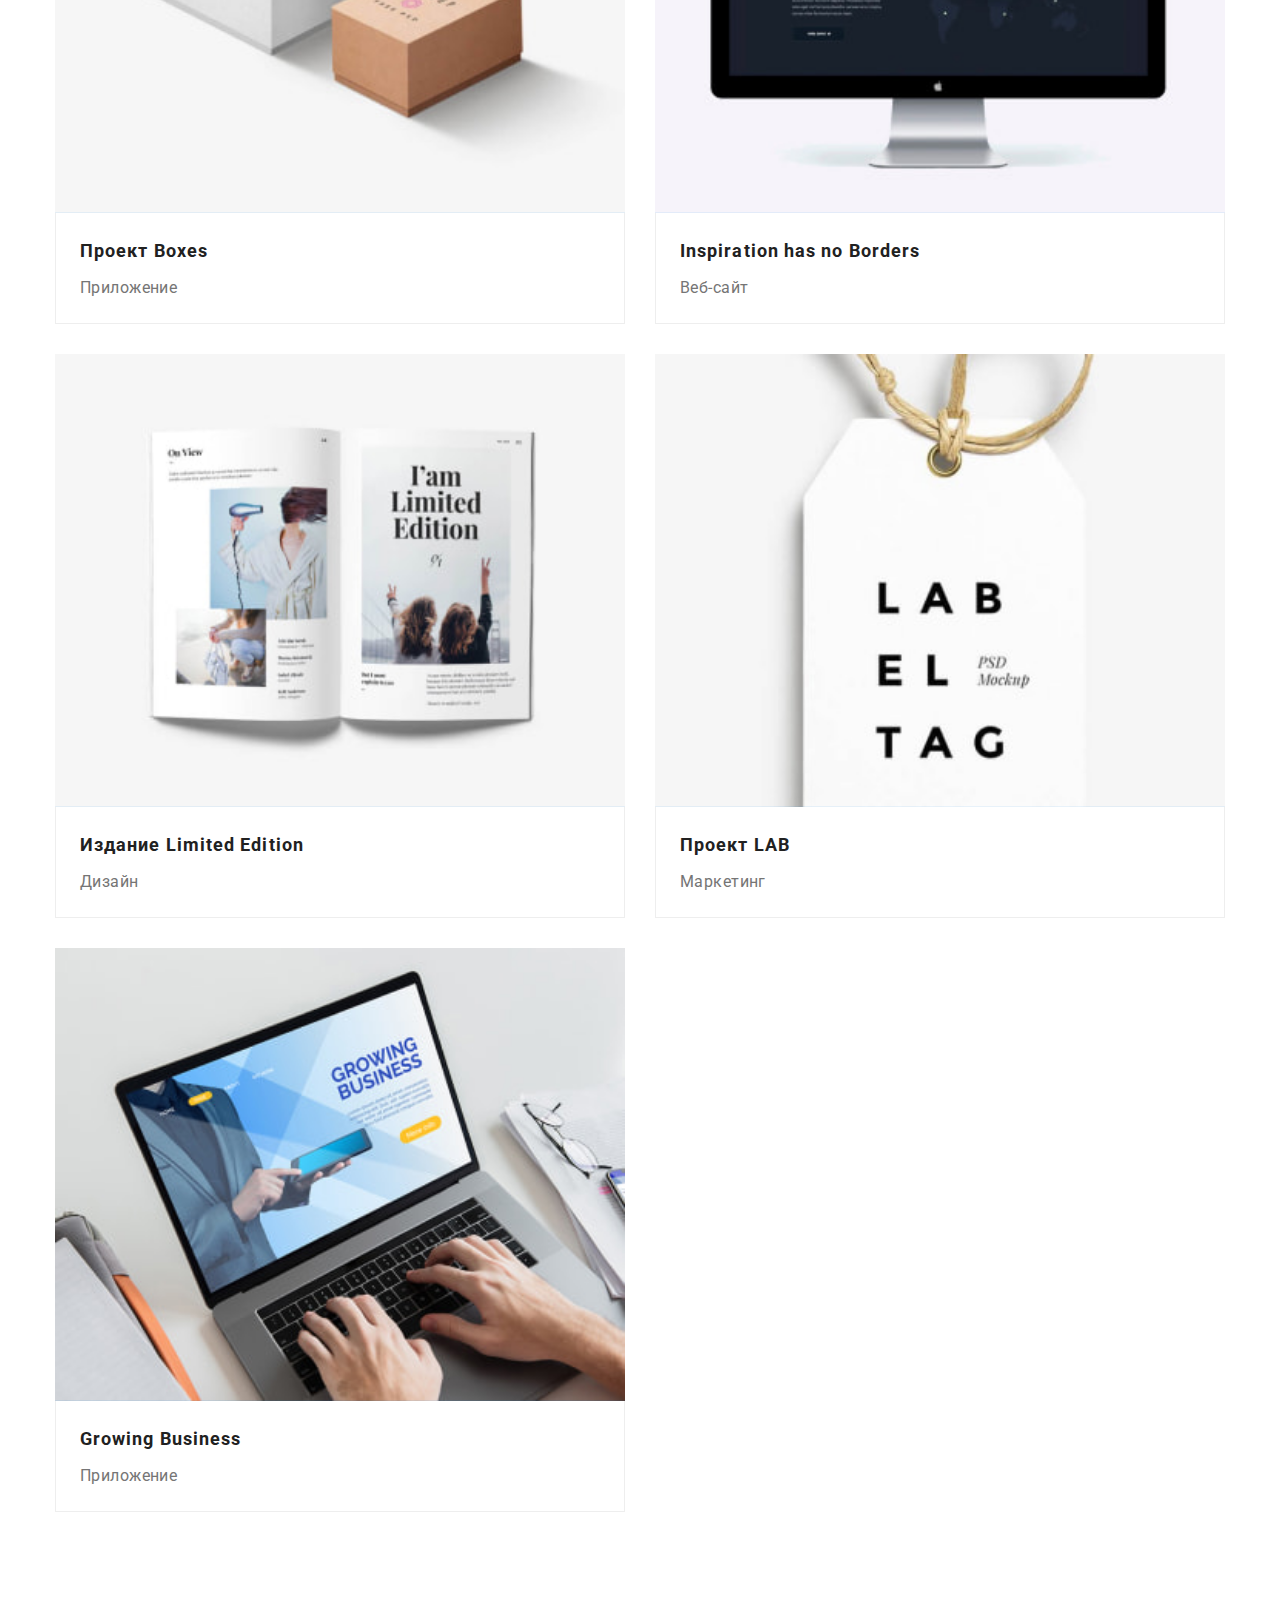
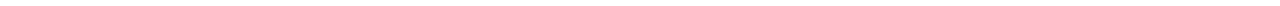
==== commit 861c4a01: "Портфолио" ====
--- a/portfolio.html
+++ b/portfolio.html
@@ -19,7 +19,7 @@
   </head>
   <body>
     <!--шапка-->
-    <header class="section-header border">
+    <!--<header class="section-header border">
       <div class="container header">
         <a class="logo link header" href="./index.html" lang="en">
           Web<span class="studio" lang="en">Studio</span>
@@ -49,7 +49,7 @@
           </li>
         </ul>
       </div>
-    </header>
+    </header>-->
     <main>
       <!--Фильтр и примеры работ-->
       <section class="section post">
@@ -267,7 +267,7 @@
       </section>
     </main>
     <!--Футер-->
-    <footer class="section footer">
+   <!-- <footer class="section footer">
       <div class="container flex footer">
         <div>
           <a class="logo link footer" href="./index.html">
@@ -343,6 +343,6 @@
           </form>
         </div>
       </div>
-    </footer>
+    </footer>-->
   </body>
 </html>
--- a/css/main.min.css
+++ b/css/main.min.css
@@ -1,2 +1,2 @@
-body{color:#757575;font-family:"Roboto",sans-serif;background-color:#fff;letter-spacing:0.03em;font-size:14px;line-height:1.71}h1,h2,h3,h4,h5,h6,p,ul{margin-top:0;margin-bottom:0}.container{width:1200px;padding-left:15px;padding-right:15px;margin:0 auto}.section{padding-top:94px;padding-bottom:94px}.image{display:block}.title{color:#212121;font-weight:700;font-size:inherit;line-height:1.14}.list{list-style:none;padding:0;margin:0}.link{text-decoration:none}.container.header{display:-webkit-box;display:-ms-flexbox;display:flex;-webkit-box-align:center;-ms-flex-align:center;align-items:center}.section-header.border{border-bottom:1px solid #eee}.site-nav{display:-webkit-box;display:-ms-flexbox;display:flex;margin-left:93px;font-weight:500;line-height:1.14;letter-spacing:0.02em}.site-nav .item+.item{margin-left:50px}.site-nav .link{display:block;padding-top:32px;padding-bottom:32px;color:#212121;-webkit-transition:color 250ms cubic-bezier(0.4, 0, 0.2, 1);transition:color 250ms cubic-bezier(0.4, 0, 0.2, 1)}.site-nav .link.next{position:relative}.site-nav .link:hover,.site-nav .link:hover{color:#2196f3}.site-nav .link.current{color:#2196f3;position:relative}.link.next::after{content:'';position:absolute;left:0;bottom:0;display:block;width:100%;height:4px;background-color:#2196f3;border-radius:2px;-webkit-transform:scaleX(0);transform:scaleX(0);-webkit-transition:-webkit-transform 250ms cubic-bezier(0.4, 0, 0.2, 1);transition:-webkit-transform 250ms cubic-bezier(0.4, 0, 0.2, 1);transition:transform 250ms cubic-bezier(0.4, 0, 0.2, 1);transition:transform 250ms cubic-bezier(0.4, 0, 0.2, 1), -webkit-transform 250ms cubic-bezier(0.4, 0, 0.2, 1)}.link.next:hover::after{-webkit-transform:scaleX(1);transform:scaleX(1)}.link.current:after{content:'';position:absolute;left:0;bottom:0;display:block;width:100%;height:4px;background-color:#2196f3;border-radius:2px}.contacts.list{display:-webkit-box;display:-ms-flexbox;display:flex;margin-left:auto}.contacts.list .item+.item{margin-left:50px}.contacts .link{display:-webkit-box;display:-ms-flexbox;display:flex;-webkit-box-align:center;-ms-flex-align:center;align-items:center;font-style:normal;color:inherit;font-weight:500;font-size:14px;line-height:1.14;letter-spacing:0.02em;padding-top:32px;padding-bottom:32px;color:#757575;-webkit-transition:color 250ms cubic-bezier(0.4, 0, 0.2, 1);transition:color 250ms cubic-bezier(0.4, 0, 0.2, 1)}.contacts .link:hover,.contacts .link:focus{color:#2196f3}.icon-envelope{fill:currentColor;margin-right:10px}.icon-smartphone{fill:currentColor;margin-right:10px}.logo{color:#2196f3;font-family:"Raleway",sans-serif,sans-serif;font-weight:700;font-size:26px;line-height:1.19}.logo.link.header{display:block;padding-top:24px;padding-bottom:25px}.studio{color:#212121}.studio-sup{color:#fff}.section.hero{padding-top:200px;padding-bottom:200px;background-color:#2f303a;max-width:1600px;height:600px;margin-left:auto;margin-right:auto;background-image:-webkit-gradient(linear, left top, right top, from(rgba(47,48,58,0.4)), to(rgba(47,48,58,0.4))),url("../images/webstudio/hero.jpg");background-image:linear-gradient(to right, rgba(47,48,58,0.4), rgba(47,48,58,0.4)),url("../images/webstudio/hero.jpg");background-repeat:no-repeat;background-position:center;background-size:cover;text-align:center}.hero-title{margin-bottom:30px;color:#fff;font-weight:900;font-size:44px;line-height:1.36;letter-spacing:0.06em;text-transform:uppercase}.backdrop{position:fixed;width:100%;height:100%;top:0;left:0;z-index:1;background-color:rgba(0,0,0,0.2);opacity:1;-webkit-transition:opacity 250ms cubic-bezier(0.4, 0, 0.2, 1);transition:opacity 250ms cubic-bezier(0.4, 0, 0.2, 1)}.backdrop.is-hidden{opacity:0;pointer-events:none;visibility:hidden}.backdrop.is-hidden .modal{-webkit-transform:translate(-50%, -50%) scale(0.5);transform:translate(-50%, -50%) scale(0.5)}.modal{position:absolute;top:50%;left:50%;width:528px;padding:40px;background-color:#fff;-webkit-box-shadow:0px 1px 3px rgba(0,0,0,0.12),0px 1px 1px rgba(0,0,0,0.14),0px 2px 1px rgba(0,0,0,0.2);box-shadow:0px 1px 3px rgba(0,0,0,0.12),0px 1px 1px rgba(0,0,0,0.14),0px 2px 1px rgba(0,0,0,0.2);border-radius:4px;-webkit-transform:translate(-50%, -50%) scale(1);transform:translate(-50%, -50%) scale(1);-webkit-transition:-webkit-transform 250ms cubic-bezier(0.4, 0, 0.2, 1);transition:-webkit-transform 250ms cubic-bezier(0.4, 0, 0.2, 1);transition:transform 250ms cubic-bezier(0.4, 0, 0.2, 1);transition:transform 250ms cubic-bezier(0.4, 0, 0.2, 1), -webkit-transform 250ms cubic-bezier(0.4, 0, 0.2, 1)}.text-modal{display:-webkit-box;display:-ms-flexbox;display:flex;-webkit-box-pack:center;-ms-flex-pack:center;justify-content:center;margin-bottom:12px;font-weight:700;font-size:20px;line-height:1.15;color:#212121;text-align:center}.user-form{text-align:center}.user-info{display:block;position:relative;text-align:left;-webkit-transition:fill 250ms cubic-bezier(0.4, 0, 0.2, 1);transition:fill 250ms cubic-bezier(0.4, 0, 0.2, 1)}.user-info:hover,.user-info:focus{fill:#2196f3}.user-text{display:block;padding-bottom:4px;text-align:left;font-size:12px;line-height:1.17;letter-spacing:0.01em}.form-input{width:100%;height:40px;outline:none;padding-left:42px;padding-top:12px;padding-bottom:12px;border:1px solid rgba(33,33,33,0.2);border-radius:4px;margin-bottom:10px;-webkit-transition:border-color 250ms cubic-bezier(0.4, 0, 0.2, 1);transition:border-color 250ms cubic-bezier(0.4, 0, 0.2, 1)}.form-input:focus,.form-input:hover{border-color:#2196f3}.form-icon{position:absolute;top:32px;left:15px}.form-policity-group{display:-webkit-box;display:-ms-flexbox;display:flex;-webkit-box-align:center;-ms-flex-align:center;align-items:center;padding-left:12px}.form-policity-terms{color:#2196f3}.textarea{display:block;width:100%;min-height:120px;margin-bottom:20px;padding-left:16px;padding-top:12px;resize:none;outline:none;font-size:12px;line-height:1.17;letter-spacing:0.01em;border-radius:4px;border:1px solid rgba(33,33,33,0.2);-webkit-transition:border-color 250ms cubic-bezier(0.4, 0, 0.2, 1);transition:border-color 250ms cubic-bezier(0.4, 0, 0.2, 1)}.textarea:hover,.textarea:focus{border-color:#2196f3}.textarea::-webkit-input-placeholder{font-size:14px;line-height:1.14;letter-spacing:0.01em;color:rgba(117,117,117,0.5)}.textarea:-ms-input-placeholder{font-size:14px;line-height:1.14;letter-spacing:0.01em;color:rgba(117,117,117,0.5)}.textarea::-ms-input-placeholder{font-size:14px;line-height:1.14;letter-spacing:0.01em;color:rgba(117,117,117,0.5)}.textarea::placeholder{font-size:14px;line-height:1.14;letter-spacing:0.01em;color:rgba(117,117,117,0.5)}.visually-hidden{position:absolute;white-space:nowrap;width:1px;height:1px;overflow:hidden;border:0;padding:0;clip:rect(0 0 0 0);-webkit-clip-path:inset(50%);clip-path:inset(50%);margin:-1px}.custom-checkbox{width:16px;height:15px;display:-webkit-box;display:-ms-flexbox;display:flex;-webkit-box-align:center;-ms-flex-align:center;align-items:center;-webkit-box-pack:center;-ms-flex-pack:center;justify-content:center;margin-right:7px;outline:2px solid #212121;outline-offset:-2px;border-radius:2px;background-color:transparent;-webkit-transition:background-color 250ms cubic-bezier(0.4, 0, 0.2, 1);transition:background-color 250ms cubic-bezier(0.4, 0, 0.2, 1)}.custom-checkbox-icon{opacity:0;fill:#fff;-webkit-transition:opacity 250ms cubic-bezier(0.4, 0, 0.2, 1);transition:opacity 250ms cubic-bezier(0.4, 0, 0.2, 1)}.checkbox:checked+.custom-checkbox{background-color:#2196f3;outline:transparent}.checkbox:checked+.custom-checkbox .custom-checkbox-icon{opacity:1}.button-submit{min-width:200px;margin-top:30px;padding-top:10px;padding-bottom:10px;font-weight:700;font-size:16px;line-height:1.88;letter-spacing:0.06em;text-align:center;color:#fff;background-color:#2196f3;border:none;cursor:pointer;-webkit-box-shadow:0px 4px 4px rgba(0,0,0,0.15);box-shadow:0px 4px 4px rgba(0,0,0,0.15);border-radius:4px;-webkit-transition:background-color 250ms cubic-bezier(0.4, 0, 0.2, 1);transition:background-color 250ms cubic-bezier(0.4, 0, 0.2, 1)}.button-submit:hover,.button-submit:focus{background-color:#188ce8}.button-closed{position:absolute;top:8px;right:8px;display:-webkit-box;display:-ms-flexbox;display:flex;-webkit-box-align:center;-ms-flex-align:center;align-items:center;width:30px;height:30px;cursor:pointer;border-radius:50%;border:1px solid rgba(0,0,0,0.1);background-color:transparent;-webkit-transition:background-color 250ms cubic-bezier(0.4, 0, 0.2, 1),fill 250ms cubic-bezier(0.4, 0, 0.2, 1);transition:background-color 250ms cubic-bezier(0.4, 0, 0.2, 1),fill 250ms cubic-bezier(0.4, 0, 0.2, 1)}.button-closed:focus,.button-closed:hover{fill:#2196f3}.work-section{padding-top:0px}.work-section__title{margin-bottom:50px;font-weight:700;font-size:36px;line-height:1.17;text-align:center}.work-section__list{display:-webkit-box;display:-ms-flexbox;display:flex}.work-section__list .work-section__item+.work-section__item{margin-left:30px}.work-section__title-image{color:#fff;text-transform:uppercase;text-align:center}.work-section__thumb{position:absolute;width:370px;height:70px;background:rgba(47,48,58,0.8);display:-webkit-box;display:-ms-flexbox;display:flex;-webkit-box-pack:center;-ms-flex-pack:center;justify-content:center;-webkit-box-align:center;-ms-flex-align:center;align-items:center;bottom:0}.work-section__item{position:relative}.work-section__image{display:block}.benefits-section__title{color:#212121;font-weight:700;font-size:inherit;line-height:1.14;text-transform:uppercase;margin-bottom:10px}.benefits-section__title.never{position:absolute;width:1px;height:1px;margin:-1px;border:0;padding:0;white-space:nowrap;-webkit-clip-path:inset(100%);clip-path:inset(100%);clip:rect(0 0 0 0);overflow:hidden}.benefits-section__list .benefits-section__item{width:270px}.benefits-section__list{display:-webkit-box;display:-ms-flexbox;display:flex}.benefits-section__list .benefits-section__item+.benefits-section__item{margin-left:30px}.benefits-section__icon{background-color:#f5f4fa;display:-webkit-box;display:-ms-flexbox;display:flex;-webkit-box-pack:center;-ms-flex-pack:center;justify-content:center;-webkit-box-align:center;-ms-flex-align:center;align-items:center;width:270px;height:120px;margin-bottom:30px;border-radius:4px}.conteiner-team{padding-top:30px;padding-bottom:30px;background-color:#fff}.section.team{background-color:#f5f4fa}.text-team{font-size:16px;line-height:1.19;text-align:center}.title.team{margin-bottom:50px;font-weight:700;font-size:36px;line-height:1.17;text-align:center}.title.name{font-weight:500;font-size:16px;line-height:1.19;margin-bottom:10px;text-align:center}.list.team{display:-webkit-box;display:-ms-flexbox;display:flex}.list.team .item+.item{margin-left:30px}.item.team{-webkit-box-shadow:0px 1px 3px rgba(0,0,0,0.12),0px 1px 1px rgba(0,0,0,0.14),0px 2px 1px rgba(0,0,0,0.2);box-shadow:0px 1px 3px rgba(0,0,0,0.12),0px 1px 1px rgba(0,0,0,0.14),0px 2px 1px rgba(0,0,0,0.2);border-radius:0px 0px 4px 4px}.social-list{display:-webkit-box;display:-ms-flexbox;display:flex;-webkit-box-align:center;-ms-flex-align:center;align-items:center;-webkit-box-pack:center;-ms-flex-pack:center;justify-content:center;margin-top:16px;list-style:none;padding:0}.social-item:not(:last-child){margin-right:10px}.social.link{display:-webkit-box;display:-ms-flexbox;display:flex;-webkit-box-align:center;-ms-flex-align:center;align-items:center;-webkit-box-pack:center;-ms-flex-pack:center;justify-content:center;width:44px;height:44px;border-radius:50%;color:#afb1b8;background-color:#fff;-webkit-transition:background-color 250ms cubic-bezier(0.4, 0, 0.2, 1),color 250ms cubic-bezier(0.4, 0, 0.2, 1);transition:background-color 250ms cubic-bezier(0.4, 0, 0.2, 1),color 250ms cubic-bezier(0.4, 0, 0.2, 1)}.social.link:hover,.social.link:focus{color:#fff;background-color:#2196f3}.social-icon{fill:currentColor}.clients-section__title{margin-bottom:50px;font-weight:700;font-size:36px;line-height:1.17;text-align:center}.clients-section__list{display:-webkit-box;display:-ms-flexbox;display:flex;-webkit-box-pack:center;-ms-flex-pack:center;justify-content:center;padding-top:32px;padding-bottom:32px}.clients-section__link{display:-webkit-box;display:-ms-flexbox;display:flex;-webkit-box-align:center;-ms-flex-align:center;align-items:center;-webkit-box-pack:center;-ms-flex-pack:center;justify-content:center;width:170px;height:92px;border:1px solid #afb1b8;border-radius:4px;color:#afb1b8;-webkit-transition:color 250ms cubic-bezier(0.4, 0, 0.2, 1),border-color 250ms cubic-bezier(0.4, 0, 0.2, 1);transition:color 250ms cubic-bezier(0.4, 0, 0.2, 1),border-color 250ms cubic-bezier(0.4, 0, 0.2, 1)}.clients-section__link:hover{border-color:#2196f3;color:#2196f3}.clients-section__icon{fill:currentColor}.clients-section__item{margin-right:30px}.clients-section__item:last-child{margin-right:0}.section.footer{padding-top:60px;padding-bottom:60px;background-color:#2f303a}.footer.flex{display:-webkit-box;display:-ms-flexbox;display:flex;-webkit-box-align:baseline;-ms-flex-align:baseline;align-items:baseline}.address{margin-top:20px}.contacts-sup .link{color:rgba(255,255,255,0.6);font-style:normal;-webkit-transition:color 250ms cubic-bezier(0.4, 0, 0.2, 1);transition:color 250ms cubic-bezier(0.4, 0, 0.2, 1)}.contacts-sup .link:hover,.contacts-sup .link:focus{color:#2196f3}.location.link{color:#fff}.footer.form{margin-left:93px}.footer-input{width:358px;height:50px;padding-left:16px;padding-top:15px;padding-bottom:15px;font-size:16px;line-height:1.25;letter-spacing:inherit;color:#fff;background-color:transparent;border:1px solid rgba(255,255,255,0.3);drop-shadow:0px 4px 4px rgba(0,0,0,0.15);border-radius:4px}.footer-input::-webkit-input-placeholder{color:rgba(255,255,255,0.6)}.footer-input:-ms-input-placeholder{color:rgba(255,255,255,0.6)}.footer-input::-ms-input-placeholder{color:rgba(255,255,255,0.6)}.footer-input::placeholder{color:rgba(255,255,255,0.6)}.footer-input:hover,.footer-input:focus{border-color:#fff}.footer-submit{min-width:200px;height:50px;margin-left:12px;font-weight:700;font-size:16px;letter-spacing:0.06em;color:#fff;padding-bottom:10px;background-color:#2196f3;cursor:pointer;border:none;border-radius:4px;-webkit-box-shadow:0px 4px 4px rgba(0,0,0,0.15);box-shadow:0px 4px 4px rgba(0,0,0,0.15)}.footer-submit:hover,.footer-submit:focus{background-color:#188ce8}.footer-button{display:-webkit-box;display:-ms-flexbox;display:flex;-webkit-box-align:center;-ms-flex-align:center;align-items:center;-webkit-box-pack:center;-ms-flex-pack:center;justify-content:center;padding-top:13px}.title.form{color:#fff;text-transform:uppercase;margin-bottom:20px}.icon-footer-form{fill:currentColor;margin-left:10px}.social-link{margin-left:70px;min-width:206px}.social-list.footer{display:-webkit-box;display:-ms-flexbox;display:flex;-webkit-box-align:center;-ms-flex-align:center;align-items:center;-webkit-box-pack:start;-ms-flex-pack:start;justify-content:flex-start;margin-top:16px;list-style:none;padding:0}.social-link-footer.link{display:-webkit-box;display:-ms-flexbox;display:flex;-webkit-box-align:center;-ms-flex-align:center;align-items:center;-webkit-box-pack:center;-ms-flex-pack:center;justify-content:center;color:#fff;background-color:rgba(255,255,255,0.1);width:44px;height:44px;border-radius:50%;-webkit-transition:background-color 250ms cubic-bezier(0.4, 0, 0.2, 1);transition:background-color 250ms cubic-bezier(0.4, 0, 0.2, 1)}.social-link-footer.link:hover,.social-link-footer.link:focus{background-color:#2196f3}.list.social{display:-webkit-box;display:-ms-flexbox;display:flex}.title.social{color:#fff;text-transform:uppercase;margin-bottom:20px}.list.filtr{display:-webkit-box;display:-ms-flexbox;display:flex;margin-bottom:34px;-webkit-box-pack:center;-ms-flex-pack:center;justify-content:center}.list.filtr .item-filtr+.item-filtr{margin-left:8px}.list.post{display:-webkit-box;display:-ms-flexbox;display:flex;-ms-flex-wrap:wrap;flex-wrap:wrap}.list.post .item{width:370px;margin-right:30px;margin-bottom:30px}.list.post .item:nth-child(3n){margin-right:0px}.list.post .item:nth-last-child(-n+3){margin-bottom:0}.list.post .item:hover{-webkit-box-shadow:0px 1px 1px rgba(0,0,0,0.12),0px 4px 4px rgba(0,0,0,0.06),1px 4px 6px rgba(0,0,0,0.16);box-shadow:0px 1px 1px rgba(0,0,0,0.12),0px 4px 4px rgba(0,0,0,0.06),1px 4px 6px rgba(0,0,0,0.16)}.content{padding:20px 24px}.link.post{color:inherit;-webkit-transition:-webkit-box-shadow 250ms cubic-bezier(0.4, 0, 0.2, 1);transition:-webkit-box-shadow 250ms cubic-bezier(0.4, 0, 0.2, 1);transition:box-shadow 250ms cubic-bezier(0.4, 0, 0.2, 1);transition:box-shadow 250ms cubic-bezier(0.4, 0, 0.2, 1), -webkit-box-shadow 250ms cubic-bezier(0.4, 0, 0.2, 1)}.text-portf{font-size:16px;line-height:1.88}.title-never{position:absolute;width:1px;height:1px;margin:-1px;border:0;padding:0;white-space:nowrap;-webkit-clip-path:inset(100%);clip-path:inset(100%);clip:rect(0 0 0 0);overflow:hidden}.title.portf{font-weight:700;font-size:18px;line-height:2;letter-spacing:0.06em;margin-bottom:4px}.border{border-left:1px solid #eee;border-right:1px solid #eee;border-bottom:1px solid #eee}.post-image-thumb{position:relative;overflow:hidden}.card-overlay{position:absolute;top:0;left:0;width:100%;height:100%;padding:63px 24px;font-size:18px;line-height:1.55;color:#fff;background-color:rgba(33,150,243,0.9);-webkit-transform:translateY(100%);transform:translateY(100%);-webkit-transition:-webkit-transform 250ms cubic-bezier(0.4, 0, 0.2, 1);transition:-webkit-transform 250ms cubic-bezier(0.4, 0, 0.2, 1);transition:transform 250ms cubic-bezier(0.4, 0, 0.2, 1);transition:transform 250ms cubic-bezier(0.4, 0, 0.2, 1), -webkit-transform 250ms cubic-bezier(0.4, 0, 0.2, 1)}.link.post:hover .card-overlay,.link.post:focus .card-overlay{-webkit-transform:translateY(0%);transform:translateY(0%)}.button{display:inline-block;border:none;padding:6px 22px;color:#212121;background-color:#f5f4fa;cursor:pointer;font-weight:500;font-size:16px;line-height:1.63;letter-spacing:inherit;font-family:inherit;border-radius:4px;-webkit-transition:background-color 250ms cubic-bezier(0.4, 0, 0.2, 1);transition:background-color 250ms cubic-bezier(0.4, 0, 0.2, 1)}.button:hover,.button:focus{background-color:#2196f3;color:#fff;-webkit-filter:drop-shadow(0px 4px 4px rgba(0,0,0,0.25));filter:drop-shadow(0px 4px 4px rgba(0,0,0,0.25))}.button.primary{min-width:200px;color:#fff;font-weight:700;font-size:16px;line-height:1.88;-webkit-box-align:center;-ms-flex-align:center;align-items:center;text-align:center;letter-spacing:0.06em;background-color:#2196f3;cursor:pointer;border-radius:4px;padding:10px 32px;-webkit-box-shadow:0px 4px 4px rgba(0,0,0,0.15);box-shadow:0px 4px 4px rgba(0,0,0,0.15);-webkit-transition:background-color 250ms cubic-bezier(0.4, 0, 0.2, 1);transition:background-color 250ms cubic-bezier(0.4, 0, 0.2, 1)}.button.primary:hover,.button.primary:focus{background-color:#188ce8}.list .button.current{background-color:#2196f3;color:#fff}
+body{color:#757575;font-family:"Roboto",sans-serif;background-color:#fff;letter-spacing:0.03em;font-size:14px;line-height:1.71}h1,h2,h3,h4,h5,h6,p,ul{margin-top:0;margin-bottom:0}.container{padding-left:15px;padding-right:15px;margin:0 auto}@media screen and (min-width: 480px){.container{width:480px}}@media screen and (min-width: 768px){.container{width:768px}}@media screen and (min-width: 1200px){.container{width:1200px}}.section{padding-top:94px;padding-bottom:94px}.image{display:block}.title{color:#212121;font-weight:700;font-size:inherit;line-height:1.14}.list{list-style:none;padding:0;margin:0}.link{text-decoration:none}.container.header{display:-webkit-box;display:-ms-flexbox;display:flex;-webkit-box-align:center;-ms-flex-align:center;align-items:center}.section-header.border{border-bottom:1px solid #eee}.site-nav{display:-webkit-box;display:-ms-flexbox;display:flex;margin-left:93px;font-weight:500;line-height:1.14;letter-spacing:0.02em}.site-nav .item+.item{margin-left:50px}.site-nav .link{display:block;padding-top:32px;padding-bottom:32px;color:#212121;-webkit-transition:color 250ms cubic-bezier(0.4, 0, 0.2, 1);transition:color 250ms cubic-bezier(0.4, 0, 0.2, 1)}.site-nav .link.next{position:relative}.site-nav .link:hover,.site-nav .link:hover{color:#2196f3}.site-nav .link.current{color:#2196f3;position:relative}.link.next::after{content:'';position:absolute;left:0;bottom:0;display:block;width:100%;height:4px;background-color:#2196f3;border-radius:2px;-webkit-transform:scaleX(0);transform:scaleX(0);-webkit-transition:-webkit-transform 250ms cubic-bezier(0.4, 0, 0.2, 1);transition:-webkit-transform 250ms cubic-bezier(0.4, 0, 0.2, 1);transition:transform 250ms cubic-bezier(0.4, 0, 0.2, 1);transition:transform 250ms cubic-bezier(0.4, 0, 0.2, 1), -webkit-transform 250ms cubic-bezier(0.4, 0, 0.2, 1)}.link.next:hover::after{-webkit-transform:scaleX(1);transform:scaleX(1)}.link.current:after{content:'';position:absolute;left:0;bottom:0;display:block;width:100%;height:4px;background-color:#2196f3;border-radius:2px}.contacts.list{display:-webkit-box;display:-ms-flexbox;display:flex;margin-left:auto}.contacts.list .item+.item{margin-left:50px}.contacts .link{display:-webkit-box;display:-ms-flexbox;display:flex;-webkit-box-align:center;-ms-flex-align:center;align-items:center;font-style:normal;color:inherit;font-weight:500;font-size:14px;line-height:1.14;letter-spacing:0.02em;padding-top:32px;padding-bottom:32px;color:#757575;-webkit-transition:color 250ms cubic-bezier(0.4, 0, 0.2, 1);transition:color 250ms cubic-bezier(0.4, 0, 0.2, 1)}.contacts .link:hover,.contacts .link:focus{color:#2196f3}.icon-envelope{fill:currentColor;margin-right:10px}.icon-smartphone{fill:currentColor;margin-right:10px}.logo{color:#2196f3;font-family:"Raleway",sans-serif,sans-serif;font-weight:700;font-size:26px;line-height:1.19}.logo.link.header{display:block;padding-top:24px;padding-bottom:25px}.studio{color:#212121}.studio-sup{color:#fff}.section.hero{padding-top:200px;padding-bottom:200px;background-color:#2f303a;max-width:1600px;height:600px;margin-left:auto;margin-right:auto;background-image:-webkit-gradient(linear, left top, right top, from(rgba(47,48,58,0.4)), to(rgba(47,48,58,0.4))),url("../images/webstudio/hero.jpg");background-image:linear-gradient(to right, rgba(47,48,58,0.4), rgba(47,48,58,0.4)),url("../images/webstudio/hero.jpg");background-repeat:no-repeat;background-position:center;background-size:cover;text-align:center}.hero-title{margin-bottom:30px;color:#fff;font-weight:900;font-size:44px;line-height:1.36;letter-spacing:0.06em;text-transform:uppercase}.backdrop{position:fixed;width:100%;height:100%;top:0;left:0;z-index:1;background-color:rgba(0,0,0,0.2);opacity:1;-webkit-transition:opacity 250ms cubic-bezier(0.4, 0, 0.2, 1);transition:opacity 250ms cubic-bezier(0.4, 0, 0.2, 1)}.backdrop.is-hidden{opacity:0;pointer-events:none;visibility:hidden}.backdrop.is-hidden .modal{-webkit-transform:translate(-50%, -50%) scale(0.5);transform:translate(-50%, -50%) scale(0.5)}.modal{position:absolute;top:50%;left:50%;width:528px;padding:40px;background-color:#fff;-webkit-box-shadow:0px 1px 3px rgba(0,0,0,0.12),0px 1px 1px rgba(0,0,0,0.14),0px 2px 1px rgba(0,0,0,0.2);box-shadow:0px 1px 3px rgba(0,0,0,0.12),0px 1px 1px rgba(0,0,0,0.14),0px 2px 1px rgba(0,0,0,0.2);border-radius:4px;-webkit-transform:translate(-50%, -50%) scale(1);transform:translate(-50%, -50%) scale(1);-webkit-transition:-webkit-transform 250ms cubic-bezier(0.4, 0, 0.2, 1);transition:-webkit-transform 250ms cubic-bezier(0.4, 0, 0.2, 1);transition:transform 250ms cubic-bezier(0.4, 0, 0.2, 1);transition:transform 250ms cubic-bezier(0.4, 0, 0.2, 1), -webkit-transform 250ms cubic-bezier(0.4, 0, 0.2, 1)}.text-modal{display:-webkit-box;display:-ms-flexbox;display:flex;-webkit-box-pack:center;-ms-flex-pack:center;justify-content:center;margin-bottom:12px;font-weight:700;font-size:20px;line-height:1.15;color:#212121;text-align:center}.user-form{text-align:center}.user-info{display:block;position:relative;text-align:left;-webkit-transition:fill 250ms cubic-bezier(0.4, 0, 0.2, 1);transition:fill 250ms cubic-bezier(0.4, 0, 0.2, 1)}.user-info:hover,.user-info:focus{fill:#2196f3}.user-text{display:block;padding-bottom:4px;text-align:left;font-size:12px;line-height:1.17;letter-spacing:0.01em}.form-input{width:100%;height:40px;outline:none;padding-left:42px;padding-top:12px;padding-bottom:12px;border:1px solid rgba(33,33,33,0.2);border-radius:4px;margin-bottom:10px;-webkit-transition:border-color 250ms cubic-bezier(0.4, 0, 0.2, 1);transition:border-color 250ms cubic-bezier(0.4, 0, 0.2, 1)}.form-input:focus,.form-input:hover{border-color:#2196f3}.form-icon{position:absolute;top:32px;left:15px}.form-policity-group{display:-webkit-box;display:-ms-flexbox;display:flex;-webkit-box-align:center;-ms-flex-align:center;align-items:center;padding-left:12px}.form-policity-terms{color:#2196f3}.textarea{display:block;width:100%;min-height:120px;margin-bottom:20px;padding-left:16px;padding-top:12px;resize:none;outline:none;font-size:12px;line-height:1.17;letter-spacing:0.01em;border-radius:4px;border:1px solid rgba(33,33,33,0.2);-webkit-transition:border-color 250ms cubic-bezier(0.4, 0, 0.2, 1);transition:border-color 250ms cubic-bezier(0.4, 0, 0.2, 1)}.textarea:hover,.textarea:focus{border-color:#2196f3}.textarea::-webkit-input-placeholder{font-size:14px;line-height:1.14;letter-spacing:0.01em;color:rgba(117,117,117,0.5)}.textarea:-ms-input-placeholder{font-size:14px;line-height:1.14;letter-spacing:0.01em;color:rgba(117,117,117,0.5)}.textarea::-ms-input-placeholder{font-size:14px;line-height:1.14;letter-spacing:0.01em;color:rgba(117,117,117,0.5)}.textarea::placeholder{font-size:14px;line-height:1.14;letter-spacing:0.01em;color:rgba(117,117,117,0.5)}.visually-hidden{position:absolute;white-space:nowrap;width:1px;height:1px;overflow:hidden;border:0;padding:0;clip:rect(0 0 0 0);-webkit-clip-path:inset(50%);clip-path:inset(50%);margin:-1px}.custom-checkbox{width:16px;height:15px;display:-webkit-box;display:-ms-flexbox;display:flex;-webkit-box-align:center;-ms-flex-align:center;align-items:center;-webkit-box-pack:center;-ms-flex-pack:center;justify-content:center;margin-right:7px;outline:2px solid #212121;outline-offset:-2px;border-radius:2px;background-color:transparent;-webkit-transition:background-color 250ms cubic-bezier(0.4, 0, 0.2, 1);transition:background-color 250ms cubic-bezier(0.4, 0, 0.2, 1)}.custom-checkbox-icon{opacity:0;fill:#fff;-webkit-transition:opacity 250ms cubic-bezier(0.4, 0, 0.2, 1);transition:opacity 250ms cubic-bezier(0.4, 0, 0.2, 1)}.checkbox:checked+.custom-checkbox{background-color:#2196f3;outline:transparent}.checkbox:checked+.custom-checkbox .custom-checkbox-icon{opacity:1}.button-submit{min-width:200px;margin-top:30px;padding-top:10px;padding-bottom:10px;font-weight:700;font-size:16px;line-height:1.88;letter-spacing:0.06em;text-align:center;color:#fff;background-color:#2196f3;border:none;cursor:pointer;-webkit-box-shadow:0px 4px 4px rgba(0,0,0,0.15);box-shadow:0px 4px 4px rgba(0,0,0,0.15);border-radius:4px;-webkit-transition:background-color 250ms cubic-bezier(0.4, 0, 0.2, 1);transition:background-color 250ms cubic-bezier(0.4, 0, 0.2, 1)}.button-submit:hover,.button-submit:focus{background-color:#188ce8}.button-closed{position:absolute;top:8px;right:8px;display:-webkit-box;display:-ms-flexbox;display:flex;-webkit-box-align:center;-ms-flex-align:center;align-items:center;width:30px;height:30px;cursor:pointer;border-radius:50%;border:1px solid rgba(0,0,0,0.1);background-color:transparent;-webkit-transition:background-color 250ms cubic-bezier(0.4, 0, 0.2, 1),fill 250ms cubic-bezier(0.4, 0, 0.2, 1);transition:background-color 250ms cubic-bezier(0.4, 0, 0.2, 1),fill 250ms cubic-bezier(0.4, 0, 0.2, 1)}.button-closed:focus,.button-closed:hover{fill:#2196f3}.work-section{padding-top:0px}.work-section__title{margin-bottom:50px;font-weight:700;font-size:36px;line-height:1.17;text-align:center}.work-section__list{display:-webkit-box;display:-ms-flexbox;display:flex}.work-section__list .work-section__item+.work-section__item{margin-left:30px}.work-section__title-image{color:#fff;text-transform:uppercase;text-align:center}.work-section__thumb{position:absolute;width:370px;height:70px;background:rgba(47,48,58,0.8);display:-webkit-box;display:-ms-flexbox;display:flex;-webkit-box-pack:center;-ms-flex-pack:center;justify-content:center;-webkit-box-align:center;-ms-flex-align:center;align-items:center;bottom:0}.work-section__item{position:relative}.work-section__image{display:block}@media screen and (max-width: 1199px){.benefits-section{padding-top:60px;padding-bottom:60px}}.benefits-section__title{color:#212121;font-weight:700;font-size:inherit;line-height:1.14;text-transform:uppercase;margin-bottom:10px}@media screen and (max-width: 767px){.benefits-section__title{text-align:center}}.benefits-section__title.never{position:absolute;width:1px;height:1px;margin:-1px;border:0;padding:0;white-space:nowrap;-webkit-clip-path:inset(100%);clip-path:inset(100%);clip:rect(0 0 0 0);overflow:hidden}@media screen and (min-width: 768px){.benefits-section__list{display:-webkit-box;display:-ms-flexbox;display:flex;-ms-flex-wrap:wrap;flex-wrap:wrap;margin:-15px}}.benefits-section__icon{background-color:#f5f4fa;display:-webkit-box;display:-ms-flexbox;display:flex;-webkit-box-pack:center;-ms-flex-pack:center;justify-content:center;-webkit-box-align:center;-ms-flex-align:center;align-items:center;height:120px;margin-bottom:30px;border-radius:4px}@media screen and (max-width: 767px){.benefits-section__item{width:100%}}@media screen and (min-width: 768px){.benefits-section__item{-ms-flex-preferred-size:calc((100% - 4 * 15px)/2);flex-basis:calc((100% - 4 * 15px)/2);margin:15px}}@media screen and (min-width: 1200px){.benefits-section__item{-ms-flex-preferred-size:calc((100% - 8 * 15px)/4);flex-basis:calc((100% - 8 * 15px)/4);margin:15px}}.conteiner-team{padding-top:30px;padding-bottom:24px;background-color:#fff}@media screen and (min-width: 1200px){.conteiner-team{padding-bottom:30px}}.section.team{background-color:#f5f4fa}@media screen and (max-width: 1199px){.section.team{padding-top:60px;padding-bottom:60px}}.text-team{font-size:16px;line-height:1.19;text-align:center}.title.team{margin-bottom:30px;font-weight:700;font-size:36px;line-height:1.17;text-align:center}@media screen and (min-width: 1200px){.title.team{margin-bottom:50px}}.title.name{font-weight:500;font-size:16px;line-height:1.19;margin-bottom:10px;text-align:center}.list.team{display:-webkit-box;display:-ms-flexbox;display:flex;-ms-flex-wrap:wrap;flex-wrap:wrap;-webkit-box-pack:center;-ms-flex-pack:center;justify-content:center;margin:-15px}.item.team{-webkit-box-shadow:0px 1px 3px rgba(0,0,0,0.12),0px 1px 1px rgba(0,0,0,0.14),0px 2px 1px rgba(0,0,0,0.2);box-shadow:0px 1px 3px rgba(0,0,0,0.12),0px 1px 1px rgba(0,0,0,0.14),0px 2px 1px rgba(0,0,0,0.2);border-radius:0px 0px 4px 4px;width:100%;margin:15px}@media screen and (min-width: 768px){.item.team{-ms-flex-preferred-size:calc((100% - 4 * 15px)/2);flex-basis:calc((100% - 4 * 15px)/2);margin:15px}}@media screen and (min-width: 1200px){.item.team{-ms-flex-preferred-size:calc((100% - 9 * 15px)/4);flex-basis:calc((100% - 9 * 15px)/4);margin:15px}}.item.team .image{max-width:100%}.social-list{display:-webkit-box;display:-ms-flexbox;display:flex;-webkit-box-align:center;-ms-flex-align:center;align-items:center;-webkit-box-pack:center;-ms-flex-pack:center;justify-content:center;margin-top:16px;list-style:none;padding:0}.social-item:not(:last-child){margin-right:10px}.social.link{display:-webkit-box;display:-ms-flexbox;display:flex;-webkit-box-align:center;-ms-flex-align:center;align-items:center;-webkit-box-pack:center;-ms-flex-pack:center;justify-content:center;width:44px;height:44px;border-radius:50%;color:#afb1b8;background-color:#fff;-webkit-transition:background-color 250ms cubic-bezier(0.4, 0, 0.2, 1),color 250ms cubic-bezier(0.4, 0, 0.2, 1);transition:background-color 250ms cubic-bezier(0.4, 0, 0.2, 1),color 250ms cubic-bezier(0.4, 0, 0.2, 1)}.social.link:hover,.social.link:focus{color:#fff;background-color:#2196f3}.social-icon{fill:currentColor}@media screen and (max-width: 1199px){.clients-section{padding-top:60px;padding-bottom:60px}}.clients-section__title{margin-bottom:30px;font-weight:700;font-size:36px;line-height:1.17;text-align:center}@media screen and (min-width: 1200px){.clients-section__title{margin-bottom:50px}}.clients-section__list{display:-webkit-box;display:-ms-flexbox;display:flex;-ms-flex-wrap:wrap;flex-wrap:wrap;-webkit-box-pack:center;-ms-flex-pack:center;justify-content:center;margin:-15px}.clients-section__link{display:-webkit-box;display:-ms-flexbox;display:flex;-webkit-box-align:center;-ms-flex-align:center;align-items:center;-webkit-box-pack:center;-ms-flex-pack:center;justify-content:center;height:92px;border:1px solid #afb1b8;border-radius:4px;color:#afb1b8;-webkit-transition:color 250ms cubic-bezier(0.4, 0, 0.2, 1),border-color 250ms cubic-bezier(0.4, 0, 0.2, 1);transition:color 250ms cubic-bezier(0.4, 0, 0.2, 1),border-color 250ms cubic-bezier(0.4, 0, 0.2, 1)}.clients-section__link:hover{border-color:#2196f3;color:#2196f3}.clients-section__icon{fill:currentColor}.clients-section__item{-ms-flex-preferred-size:calc((100% - 4 * 15px)/2);flex-basis:calc((100% - 4 * 15px)/2);margin:15px}@media screen and (min-width: 768px){.clients-section__item{-ms-flex-preferred-size:calc((100% - 6 * 15px)/3);flex-basis:calc((100% - 6 * 15px)/3);margin:15px}}@media screen and (min-width: 1200px){.clients-section__item{-ms-flex-preferred-size:calc((100% - 12 * 15px)/6);flex-basis:calc((100% - 12 * 15px)/6);margin:15px}}.section.footer{padding-top:60px;padding-bottom:60px;background-color:#2f303a}.footer.flex{display:-webkit-box;display:-ms-flexbox;display:flex;-webkit-box-align:baseline;-ms-flex-align:baseline;align-items:baseline}.address{margin-top:20px}.contacts-sup .link{color:rgba(255,255,255,0.6);font-style:normal;-webkit-transition:color 250ms cubic-bezier(0.4, 0, 0.2, 1);transition:color 250ms cubic-bezier(0.4, 0, 0.2, 1)}.contacts-sup .link:hover,.contacts-sup .link:focus{color:#2196f3}.location.link{color:#fff}.footer.form{margin-left:93px}.footer-input{width:358px;height:50px;padding-left:16px;padding-top:15px;padding-bottom:15px;font-size:16px;line-height:1.25;letter-spacing:inherit;color:#fff;background-color:transparent;border:1px solid rgba(255,255,255,0.3);drop-shadow:0px 4px 4px rgba(0,0,0,0.15);border-radius:4px}.footer-input::-webkit-input-placeholder{color:rgba(255,255,255,0.6)}.footer-input:-ms-input-placeholder{color:rgba(255,255,255,0.6)}.footer-input::-ms-input-placeholder{color:rgba(255,255,255,0.6)}.footer-input::placeholder{color:rgba(255,255,255,0.6)}.footer-input:hover,.footer-input:focus{border-color:#fff}.footer-submit{min-width:200px;height:50px;margin-left:12px;font-weight:700;font-size:16px;letter-spacing:0.06em;color:#fff;padding-bottom:10px;background-color:#2196f3;cursor:pointer;border:none;border-radius:4px;-webkit-box-shadow:0px 4px 4px rgba(0,0,0,0.15);box-shadow:0px 4px 4px rgba(0,0,0,0.15)}.footer-submit:hover,.footer-submit:focus{background-color:#188ce8}.footer-button{display:-webkit-box;display:-ms-flexbox;display:flex;-webkit-box-align:center;-ms-flex-align:center;align-items:center;-webkit-box-pack:center;-ms-flex-pack:center;justify-content:center;padding-top:13px}.title.form{color:#fff;text-transform:uppercase;margin-bottom:20px}.icon-footer-form{fill:currentColor;margin-left:10px}.social-link{margin-left:70px;min-width:206px}.social-list.footer{display:-webkit-box;display:-ms-flexbox;display:flex;-webkit-box-align:center;-ms-flex-align:center;align-items:center;-webkit-box-pack:start;-ms-flex-pack:start;justify-content:flex-start;margin-top:16px;list-style:none;padding:0}.social-link-footer.link{display:-webkit-box;display:-ms-flexbox;display:flex;-webkit-box-align:center;-ms-flex-align:center;align-items:center;-webkit-box-pack:center;-ms-flex-pack:center;justify-content:center;color:#fff;background-color:rgba(255,255,255,0.1);width:44px;height:44px;border-radius:50%;-webkit-transition:background-color 250ms cubic-bezier(0.4, 0, 0.2, 1);transition:background-color 250ms cubic-bezier(0.4, 0, 0.2, 1)}.social-link-footer.link:hover,.social-link-footer.link:focus{background-color:#2196f3}.list.social{display:-webkit-box;display:-ms-flexbox;display:flex}.title.social{color:#fff;text-transform:uppercase;margin-bottom:20px}.list.filtr{display:-webkit-box;display:-ms-flexbox;display:flex;-ms-flex-wrap:wrap;flex-wrap:wrap;margin-bottom:40px}@media screen and (min-width: 768px){.list.filtr{-webkit-box-pack:center;-ms-flex-pack:center;justify-content:center}}.list.filtr .item-filtr+.item-filtr{margin-left:8px}@media screen and (max-width: 1199px){.section.post{padding-top:60px;padding-bottom:60px}}.list.post{display:-webkit-box;display:-ms-flexbox;display:flex;-ms-flex-wrap:wrap;flex-wrap:wrap;margin:-15px}.list.post .item{width:100%;margin:15px}@media screen and (min-width: 768px){.list.post .item{-ms-flex-preferred-size:calc((100% - 4 * 15px)/2);flex-basis:calc((100% - 4 * 15px)/2);margin:15px}}.list.post .item:hover{-webkit-box-shadow:0px 1px 1px rgba(0,0,0,0.12),0px 4px 4px rgba(0,0,0,0.06),1px 4px 6px rgba(0,0,0,0.16);box-shadow:0px 1px 1px rgba(0,0,0,0.12),0px 4px 4px rgba(0,0,0,0.06),1px 4px 6px rgba(0,0,0,0.16)}.item .image{width:100%}.content{padding:20px 24px}.content.border{-webkit-box-flex:1;-ms-flex-positive:1;flex-grow:1}.link.post{display:-webkit-box;display:-ms-flexbox;display:flex;-webkit-box-orient:vertical;-webkit-box-direction:normal;-ms-flex-direction:column;flex-direction:column;color:inherit;-webkit-transition:-webkit-box-shadow 250ms cubic-bezier(0.4, 0, 0.2, 1);transition:-webkit-box-shadow 250ms cubic-bezier(0.4, 0, 0.2, 1);transition:box-shadow 250ms cubic-bezier(0.4, 0, 0.2, 1);transition:box-shadow 250ms cubic-bezier(0.4, 0, 0.2, 1), -webkit-box-shadow 250ms cubic-bezier(0.4, 0, 0.2, 1)}.text-portf{font-size:16px;line-height:1.88}.title-never{position:absolute;width:1px;height:1px;margin:-1px;border:0;padding:0;white-space:nowrap;-webkit-clip-path:inset(100%);clip-path:inset(100%);clip:rect(0 0 0 0);overflow:hidden}.title.portf{font-weight:700;font-size:18px;line-height:2;letter-spacing:0.06em;margin-bottom:4px}.border{border-left:1px solid #eee;border-right:1px solid #eee;border-bottom:1px solid #eee}.post-image-thumb{position:relative;overflow:hidden}.card-overlay{position:absolute;top:0;left:0;width:100%;height:100%;padding:63px 24px;font-size:18px;line-height:1.55;color:#fff;background-color:rgba(33,150,243,0.9);-webkit-transform:translateY(100%);transform:translateY(100%);-webkit-transition:-webkit-transform 250ms cubic-bezier(0.4, 0, 0.2, 1);transition:-webkit-transform 250ms cubic-bezier(0.4, 0, 0.2, 1);transition:transform 250ms cubic-bezier(0.4, 0, 0.2, 1);transition:transform 250ms cubic-bezier(0.4, 0, 0.2, 1), -webkit-transform 250ms cubic-bezier(0.4, 0, 0.2, 1)}.link.post:hover .card-overlay,.link.post:focus .card-overlay{-webkit-transform:translateY(0%);transform:translateY(0%)}.button{display:inline-block;border:none;padding:6px 22px;color:#212121;background-color:#f5f4fa;cursor:pointer;font-weight:500;font-size:16px;line-height:1.63;letter-spacing:inherit;font-family:inherit;border-radius:4px;-webkit-transition:background-color 250ms cubic-bezier(0.4, 0, 0.2, 1);transition:background-color 250ms cubic-bezier(0.4, 0, 0.2, 1)}.button:hover,.button:focus{background-color:#2196f3;color:#fff;-webkit-filter:drop-shadow(0px 4px 4px rgba(0,0,0,0.25));filter:drop-shadow(0px 4px 4px rgba(0,0,0,0.25))}.button.primary{min-width:200px;color:#fff;font-weight:700;font-size:16px;line-height:1.88;-webkit-box-align:center;-ms-flex-align:center;align-items:center;text-align:center;letter-spacing:0.06em;background-color:#2196f3;cursor:pointer;border-radius:4px;padding:10px 32px;-webkit-box-shadow:0px 4px 4px rgba(0,0,0,0.15);box-shadow:0px 4px 4px rgba(0,0,0,0.15);-webkit-transition:background-color 250ms cubic-bezier(0.4, 0, 0.2, 1);transition:background-color 250ms cubic-bezier(0.4, 0, 0.2, 1)}.button.primary:hover,.button.primary:focus{background-color:#188ce8}.list .button.current{background-color:#2196f3;color:#fff}
 /*# sourceMappingURL=main.min.css.map */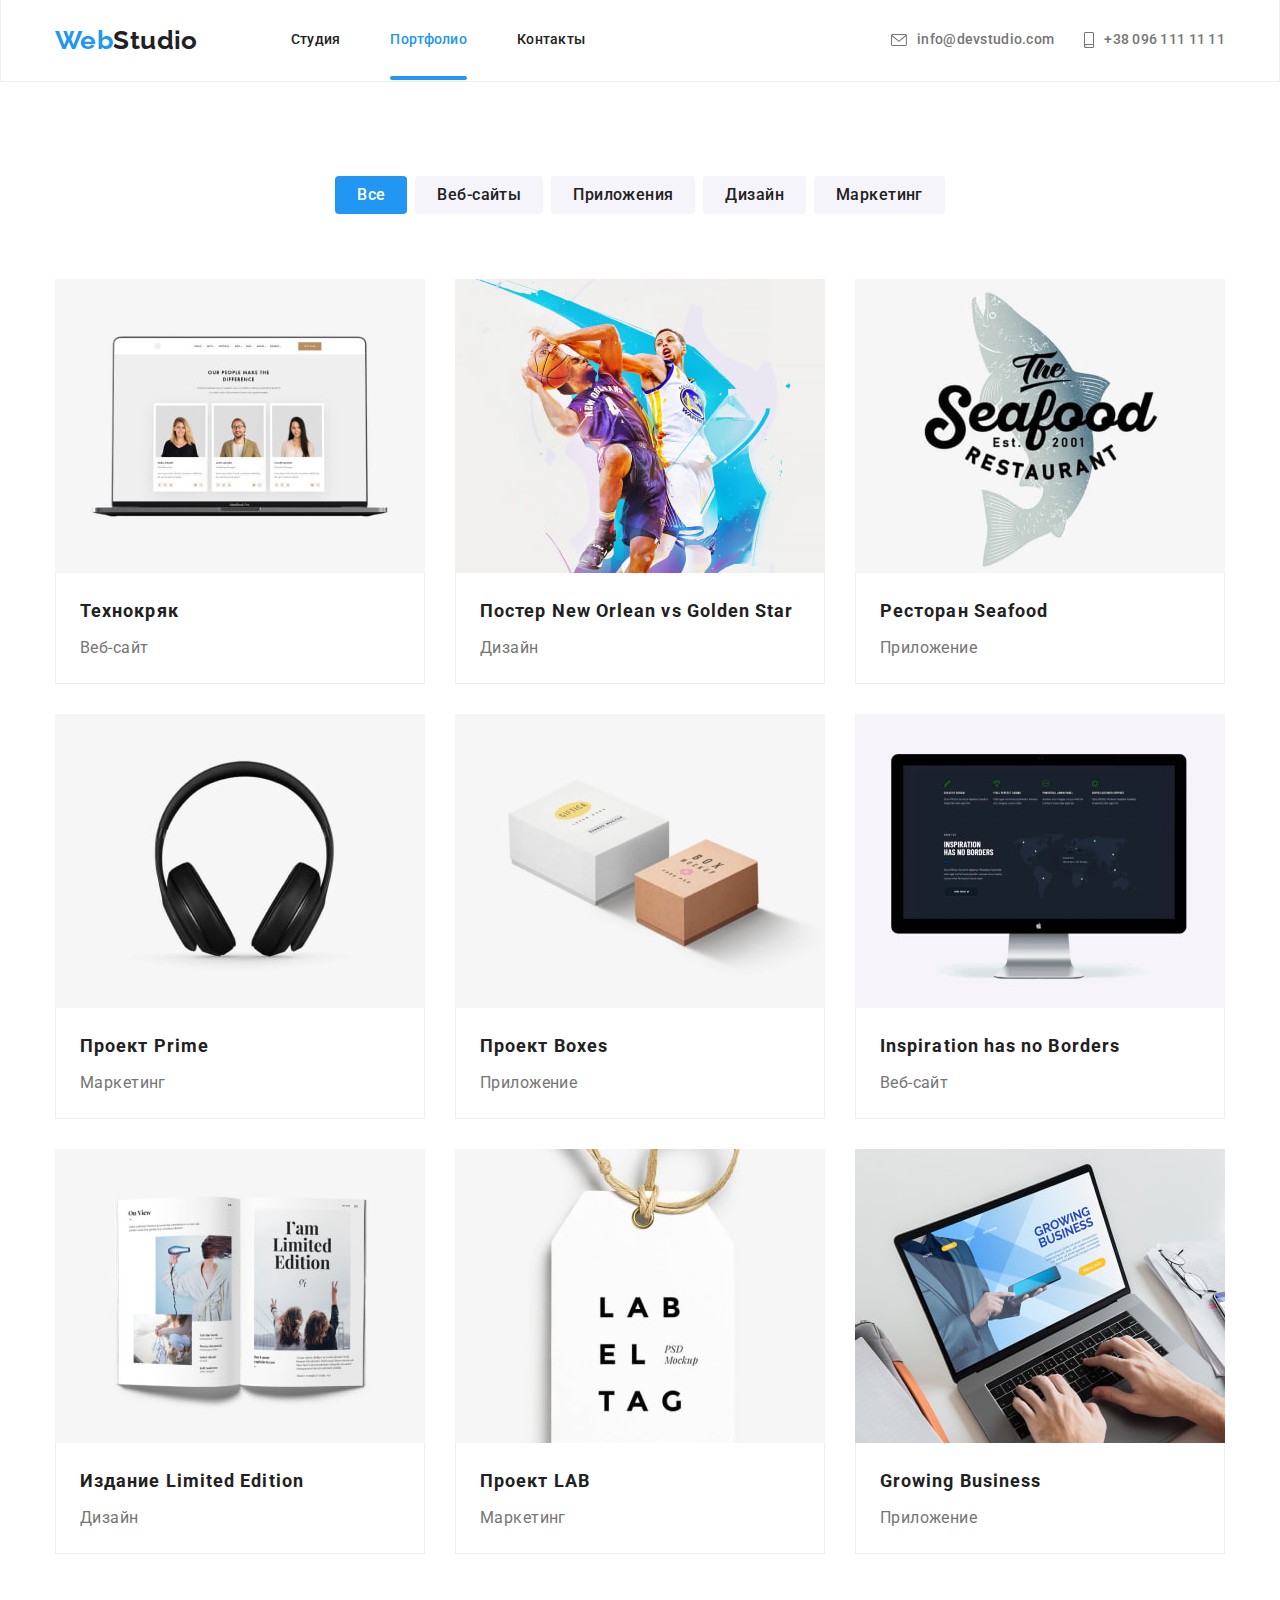
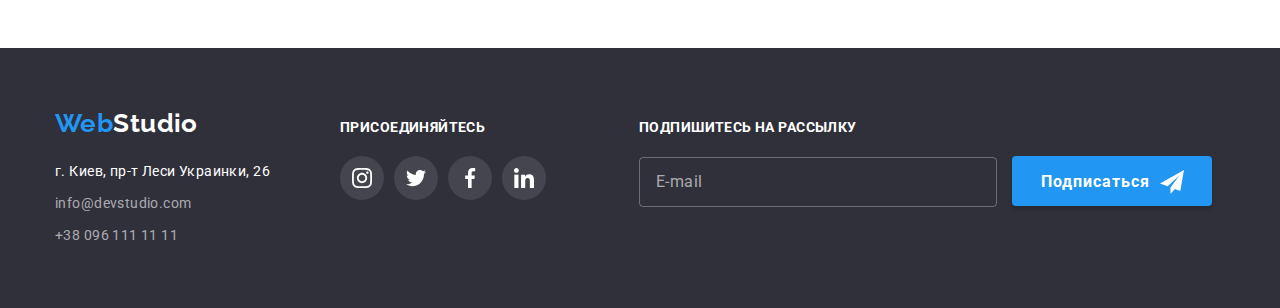
==== commit 30258bab: "Мобильное меню" ====
--- a/portfolio.html
+++ b/portfolio.html
@@ -19,7 +19,7 @@
   </head>
   <body>
     <!--шапка-->
-    <!--<header class="section-header border">
+    <header class="section-header border">
       <div class="container header">
         <a class="logo link header" href="./index.html" lang="en">
           Web<span class="studio" lang="en">Studio</span>
@@ -49,7 +49,7 @@
           </li>
         </ul>
       </div>
-    </header>-->
+    </header>
     <main>
       <!--Фильтр и примеры работ-->
       <section class="section post">
@@ -267,82 +267,76 @@
       </section>
     </main>
     <!--Футер-->
-   <!-- <footer class="section footer">
-      <div class="container flex footer">
-        <div>
-          <a class="logo link footer" href="./index.html">
-            Web<span class="studio-sup">Studio</span>
-          </a>
-          <address class="address">
-            <ul class="contacts-sup list">
-              <li>
-                <a
-                  class="location link"
-                  href="https://bit.ly/3pXMvUd"
-                  target="_blank"
-                  rel="noreferrer noopener"
-                  >г. Киев, пр-т Леси Украинки, 26</a
-                >
-              </li>
-              <li>
-                <a class="contacts link" href="malito:info@devstudio.com"> info@devstudio.com</a>
-              </li>
-              <li>
-                <a class="contacts link" href="tel:+380961111111">+38 096 111 11 11</a>
-              </li>
-            </ul>
-          </address>
-        </div>
-        <div class="social-link">
-          <h2 class="title social">присоединяйтесь</h2>
-          <ul class="social-list footer">
-            <li class="social-item">
-              <a href="" class="social-link-footer link">
-                <svg class="social-icon" width="20" height="20">
-                  <use href="./images/webstudio/symbol-defs.svg#icon-instagram"></use>
-                </svg>
-              </a>
-            </li>
-            <li class="social-item">
-              <a href="" class="social-link-footer link">
-                <svg class="social-icon" width="20" height="20">
-                  <use href="./images/webstudio/symbol-defs.svg#icon-twitter"></use>
-                </svg>
-              </a>
-            </li>
-            <li class="social-item">
-              <a href="" class="social-link-footer link">
-                <svg class="social-icon" width="20" height="20">
-                  <use href="./images/webstudio/symbol-defs.svg#icon-facebook"></use>
-                </svg>
-              </a>
-            </li>
-            <li class="social-item">
-              <a href="" class="social-link-footer link">
-                <svg class="social-icon" width="20" height="20">
-                  <use href="./images/webstudio/symbol-defs.svg#icon-linkedin"></use>
-                </svg>
-              </a>
+  <footer class="section footer">
+    <div class="container footer flex">
+      <div class="logo-adress">
+        <a class="logo link footer" href="./index.html">
+          Web<span class="studio-sup">Studio</span>
+        </a>
+        <address class="address">
+          <ul class="contacts-sup list">
+            <li>
+              <a class="location link" href="https://bit.ly/3pXMvUd" target="_blank" rel="noreferrer noopener">г. Киев,
+                пр-т Леси Украинки, 26</a>
+            </li>
+            <li class="contacts-item">
+              <a class="contacts link" href="malito:info@devstudio.com"> info@devstudio.com</a>
+            </li>
+            <li class="contacts-item">
+              <a class="contacts link" href="tel:+380961111111">+38 096 111 11 11</a>
             </li>
           </ul>
-        </div>
-        <div class="footer form">
-          <h2 class="title form">Подпишитесь на рассылку</h2>
-          <form class="footer-form">
-            <label>
-              <input class="footer-input" type="email" name="email" placeholder="E-mail" />
-            </label>
-            <button class="footer-submit" type="submit">
-              <span class="footer-button"
-                >Подписаться
-                <svg width="24" height="24" class="icon-footer-form">
-                  <use href="./images/webstudio/symbol-defs.svg#icon-icon-send"></use>
-                </svg>
-              </span>
-            </button>
-          </form>
-        </div>
+        </address>
       </div>
-    </footer>-->
+      <div class="social-link">
+        <h2 class="title social">присоединяйтесь</h2>
+        <ul class="social-list footer">
+          <li class="social-item">
+            <a href="" class="social-link-footer link">
+              <svg class="social-icon" width="20" height="20">
+                <use href="./images/webstudio/symbol-defs.svg#icon-instagram"></use>
+              </svg>
+            </a>
+          </li>
+          <li class="social-item">
+            <a href="" class="social-link-footer link">
+              <svg class="social-icon" width="20" height="20">
+                <use href="./images/webstudio/symbol-defs.svg#icon-twitter"></use>
+              </svg>
+            </a>
+          </li>
+          <li class="social-item">
+            <a href="" class="social-link-footer link">
+              <svg class="social-icon" width="20" height="20">
+                <use href="./images/webstudio/symbol-defs.svg#icon-facebook"></use>
+              </svg>
+            </a>
+          </li>
+          <li class="social-item">
+            <a href="" class="social-link-footer link">
+              <svg class="social-icon" width="20" height="20">
+                <use href="./images/webstudio/symbol-defs.svg#icon-linkedin"></use>
+              </svg>
+            </a>
+          </li>
+        </ul>
+      </div>
+      <div class="footer form">
+        <h2 class="title form">Подпишитесь на рассылку</h2>
+        <form class="footer-form">
+          <label>
+            <input class="footer-input" type="email" name="email" placeholder="E-mail" />
+          </label>
+          <button class="footer-submit" type="submit">
+            <span class="footer-button">Подписаться
+              <svg width="24" height="24" class="icon-footer-form">
+                <use href="./images/webstudio/symbol-defs.svg#icon-icon-send"></use>
+              </svg>
+            </span>
+          </button>
+        </form>
+      </div>
+    </div>
+  </footer>
   </body>
 </html>
--- a/css/main.min.css
+++ b/css/main.min.css
@@ -1,2 +1,2 @@
-body{color:#757575;font-family:"Roboto",sans-serif;background-color:#fff;letter-spacing:0.03em;font-size:14px;line-height:1.71}h1,h2,h3,h4,h5,h6,p,ul{margin-top:0;margin-bottom:0}.container{padding-left:15px;padding-right:15px;margin:0 auto}@media screen and (min-width: 480px){.container{width:480px}}@media screen and (min-width: 768px){.container{width:768px}}@media screen and (min-width: 1200px){.container{width:1200px}}.section{padding-top:94px;padding-bottom:94px}.image{display:block}.title{color:#212121;font-weight:700;font-size:inherit;line-height:1.14}.list{list-style:none;padding:0;margin:0}.link{text-decoration:none}.container.header{display:-webkit-box;display:-ms-flexbox;display:flex;-webkit-box-align:center;-ms-flex-align:center;align-items:center}.section-header.border{border-bottom:1px solid #eee}.site-nav{display:-webkit-box;display:-ms-flexbox;display:flex;margin-left:93px;font-weight:500;line-height:1.14;letter-spacing:0.02em}.site-nav .item+.item{margin-left:50px}.site-nav .link{display:block;padding-top:32px;padding-bottom:32px;color:#212121;-webkit-transition:color 250ms cubic-bezier(0.4, 0, 0.2, 1);transition:color 250ms cubic-bezier(0.4, 0, 0.2, 1)}.site-nav .link.next{position:relative}.site-nav .link:hover,.site-nav .link:hover{color:#2196f3}.site-nav .link.current{color:#2196f3;position:relative}.link.next::after{content:'';position:absolute;left:0;bottom:0;display:block;width:100%;height:4px;background-color:#2196f3;border-radius:2px;-webkit-transform:scaleX(0);transform:scaleX(0);-webkit-transition:-webkit-transform 250ms cubic-bezier(0.4, 0, 0.2, 1);transition:-webkit-transform 250ms cubic-bezier(0.4, 0, 0.2, 1);transition:transform 250ms cubic-bezier(0.4, 0, 0.2, 1);transition:transform 250ms cubic-bezier(0.4, 0, 0.2, 1), -webkit-transform 250ms cubic-bezier(0.4, 0, 0.2, 1)}.link.next:hover::after{-webkit-transform:scaleX(1);transform:scaleX(1)}.link.current:after{content:'';position:absolute;left:0;bottom:0;display:block;width:100%;height:4px;background-color:#2196f3;border-radius:2px}.contacts.list{display:-webkit-box;display:-ms-flexbox;display:flex;margin-left:auto}.contacts.list .item+.item{margin-left:50px}.contacts .link{display:-webkit-box;display:-ms-flexbox;display:flex;-webkit-box-align:center;-ms-flex-align:center;align-items:center;font-style:normal;color:inherit;font-weight:500;font-size:14px;line-height:1.14;letter-spacing:0.02em;padding-top:32px;padding-bottom:32px;color:#757575;-webkit-transition:color 250ms cubic-bezier(0.4, 0, 0.2, 1);transition:color 250ms cubic-bezier(0.4, 0, 0.2, 1)}.contacts .link:hover,.contacts .link:focus{color:#2196f3}.icon-envelope{fill:currentColor;margin-right:10px}.icon-smartphone{fill:currentColor;margin-right:10px}.logo{color:#2196f3;font-family:"Raleway",sans-serif,sans-serif;font-weight:700;font-size:26px;line-height:1.19}.logo.link.header{display:block;padding-top:24px;padding-bottom:25px}.studio{color:#212121}.studio-sup{color:#fff}.section.hero{padding-top:200px;padding-bottom:200px;background-color:#2f303a;max-width:1600px;height:600px;margin-left:auto;margin-right:auto;background-image:-webkit-gradient(linear, left top, right top, from(rgba(47,48,58,0.4)), to(rgba(47,48,58,0.4))),url("../images/webstudio/hero.jpg");background-image:linear-gradient(to right, rgba(47,48,58,0.4), rgba(47,48,58,0.4)),url("../images/webstudio/hero.jpg");background-repeat:no-repeat;background-position:center;background-size:cover;text-align:center}.hero-title{margin-bottom:30px;color:#fff;font-weight:900;font-size:44px;line-height:1.36;letter-spacing:0.06em;text-transform:uppercase}.backdrop{position:fixed;width:100%;height:100%;top:0;left:0;z-index:1;background-color:rgba(0,0,0,0.2);opacity:1;-webkit-transition:opacity 250ms cubic-bezier(0.4, 0, 0.2, 1);transition:opacity 250ms cubic-bezier(0.4, 0, 0.2, 1)}.backdrop.is-hidden{opacity:0;pointer-events:none;visibility:hidden}.backdrop.is-hidden .modal{-webkit-transform:translate(-50%, -50%) scale(0.5);transform:translate(-50%, -50%) scale(0.5)}.modal{position:absolute;top:50%;left:50%;width:528px;padding:40px;background-color:#fff;-webkit-box-shadow:0px 1px 3px rgba(0,0,0,0.12),0px 1px 1px rgba(0,0,0,0.14),0px 2px 1px rgba(0,0,0,0.2);box-shadow:0px 1px 3px rgba(0,0,0,0.12),0px 1px 1px rgba(0,0,0,0.14),0px 2px 1px rgba(0,0,0,0.2);border-radius:4px;-webkit-transform:translate(-50%, -50%) scale(1);transform:translate(-50%, -50%) scale(1);-webkit-transition:-webkit-transform 250ms cubic-bezier(0.4, 0, 0.2, 1);transition:-webkit-transform 250ms cubic-bezier(0.4, 0, 0.2, 1);transition:transform 250ms cubic-bezier(0.4, 0, 0.2, 1);transition:transform 250ms cubic-bezier(0.4, 0, 0.2, 1), -webkit-transform 250ms cubic-bezier(0.4, 0, 0.2, 1)}.text-modal{display:-webkit-box;display:-ms-flexbox;display:flex;-webkit-box-pack:center;-ms-flex-pack:center;justify-content:center;margin-bottom:12px;font-weight:700;font-size:20px;line-height:1.15;color:#212121;text-align:center}.user-form{text-align:center}.user-info{display:block;position:relative;text-align:left;-webkit-transition:fill 250ms cubic-bezier(0.4, 0, 0.2, 1);transition:fill 250ms cubic-bezier(0.4, 0, 0.2, 1)}.user-info:hover,.user-info:focus{fill:#2196f3}.user-text{display:block;padding-bottom:4px;text-align:left;font-size:12px;line-height:1.17;letter-spacing:0.01em}.form-input{width:100%;height:40px;outline:none;padding-left:42px;padding-top:12px;padding-bottom:12px;border:1px solid rgba(33,33,33,0.2);border-radius:4px;margin-bottom:10px;-webkit-transition:border-color 250ms cubic-bezier(0.4, 0, 0.2, 1);transition:border-color 250ms cubic-bezier(0.4, 0, 0.2, 1)}.form-input:focus,.form-input:hover{border-color:#2196f3}.form-icon{position:absolute;top:32px;left:15px}.form-policity-group{display:-webkit-box;display:-ms-flexbox;display:flex;-webkit-box-align:center;-ms-flex-align:center;align-items:center;padding-left:12px}.form-policity-terms{color:#2196f3}.textarea{display:block;width:100%;min-height:120px;margin-bottom:20px;padding-left:16px;padding-top:12px;resize:none;outline:none;font-size:12px;line-height:1.17;letter-spacing:0.01em;border-radius:4px;border:1px solid rgba(33,33,33,0.2);-webkit-transition:border-color 250ms cubic-bezier(0.4, 0, 0.2, 1);transition:border-color 250ms cubic-bezier(0.4, 0, 0.2, 1)}.textarea:hover,.textarea:focus{border-color:#2196f3}.textarea::-webkit-input-placeholder{font-size:14px;line-height:1.14;letter-spacing:0.01em;color:rgba(117,117,117,0.5)}.textarea:-ms-input-placeholder{font-size:14px;line-height:1.14;letter-spacing:0.01em;color:rgba(117,117,117,0.5)}.textarea::-ms-input-placeholder{font-size:14px;line-height:1.14;letter-spacing:0.01em;color:rgba(117,117,117,0.5)}.textarea::placeholder{font-size:14px;line-height:1.14;letter-spacing:0.01em;color:rgba(117,117,117,0.5)}.visually-hidden{position:absolute;white-space:nowrap;width:1px;height:1px;overflow:hidden;border:0;padding:0;clip:rect(0 0 0 0);-webkit-clip-path:inset(50%);clip-path:inset(50%);margin:-1px}.custom-checkbox{width:16px;height:15px;display:-webkit-box;display:-ms-flexbox;display:flex;-webkit-box-align:center;-ms-flex-align:center;align-items:center;-webkit-box-pack:center;-ms-flex-pack:center;justify-content:center;margin-right:7px;outline:2px solid #212121;outline-offset:-2px;border-radius:2px;background-color:transparent;-webkit-transition:background-color 250ms cubic-bezier(0.4, 0, 0.2, 1);transition:background-color 250ms cubic-bezier(0.4, 0, 0.2, 1)}.custom-checkbox-icon{opacity:0;fill:#fff;-webkit-transition:opacity 250ms cubic-bezier(0.4, 0, 0.2, 1);transition:opacity 250ms cubic-bezier(0.4, 0, 0.2, 1)}.checkbox:checked+.custom-checkbox{background-color:#2196f3;outline:transparent}.checkbox:checked+.custom-checkbox .custom-checkbox-icon{opacity:1}.button-submit{min-width:200px;margin-top:30px;padding-top:10px;padding-bottom:10px;font-weight:700;font-size:16px;line-height:1.88;letter-spacing:0.06em;text-align:center;color:#fff;background-color:#2196f3;border:none;cursor:pointer;-webkit-box-shadow:0px 4px 4px rgba(0,0,0,0.15);box-shadow:0px 4px 4px rgba(0,0,0,0.15);border-radius:4px;-webkit-transition:background-color 250ms cubic-bezier(0.4, 0, 0.2, 1);transition:background-color 250ms cubic-bezier(0.4, 0, 0.2, 1)}.button-submit:hover,.button-submit:focus{background-color:#188ce8}.button-closed{position:absolute;top:8px;right:8px;display:-webkit-box;display:-ms-flexbox;display:flex;-webkit-box-align:center;-ms-flex-align:center;align-items:center;width:30px;height:30px;cursor:pointer;border-radius:50%;border:1px solid rgba(0,0,0,0.1);background-color:transparent;-webkit-transition:background-color 250ms cubic-bezier(0.4, 0, 0.2, 1),fill 250ms cubic-bezier(0.4, 0, 0.2, 1);transition:background-color 250ms cubic-bezier(0.4, 0, 0.2, 1),fill 250ms cubic-bezier(0.4, 0, 0.2, 1)}.button-closed:focus,.button-closed:hover{fill:#2196f3}.work-section{padding-top:0px}.work-section__title{margin-bottom:50px;font-weight:700;font-size:36px;line-height:1.17;text-align:center}.work-section__list{display:-webkit-box;display:-ms-flexbox;display:flex}.work-section__list .work-section__item+.work-section__item{margin-left:30px}.work-section__title-image{color:#fff;text-transform:uppercase;text-align:center}.work-section__thumb{position:absolute;width:370px;height:70px;background:rgba(47,48,58,0.8);display:-webkit-box;display:-ms-flexbox;display:flex;-webkit-box-pack:center;-ms-flex-pack:center;justify-content:center;-webkit-box-align:center;-ms-flex-align:center;align-items:center;bottom:0}.work-section__item{position:relative}.work-section__image{display:block}@media screen and (max-width: 1199px){.benefits-section{padding-top:60px;padding-bottom:60px}}.benefits-section__title{color:#212121;font-weight:700;font-size:inherit;line-height:1.14;text-transform:uppercase;margin-bottom:10px}@media screen and (max-width: 767px){.benefits-section__title{text-align:center}}.benefits-section__title.never{position:absolute;width:1px;height:1px;margin:-1px;border:0;padding:0;white-space:nowrap;-webkit-clip-path:inset(100%);clip-path:inset(100%);clip:rect(0 0 0 0);overflow:hidden}@media screen and (min-width: 768px){.benefits-section__list{display:-webkit-box;display:-ms-flexbox;display:flex;-ms-flex-wrap:wrap;flex-wrap:wrap;margin:-15px}}.benefits-section__icon{background-color:#f5f4fa;display:-webkit-box;display:-ms-flexbox;display:flex;-webkit-box-pack:center;-ms-flex-pack:center;justify-content:center;-webkit-box-align:center;-ms-flex-align:center;align-items:center;height:120px;margin-bottom:30px;border-radius:4px}@media screen and (max-width: 767px){.benefits-section__item{width:100%}}@media screen and (min-width: 768px){.benefits-section__item{-ms-flex-preferred-size:calc((100% - 4 * 15px)/2);flex-basis:calc((100% - 4 * 15px)/2);margin:15px}}@media screen and (min-width: 1200px){.benefits-section__item{-ms-flex-preferred-size:calc((100% - 8 * 15px)/4);flex-basis:calc((100% - 8 * 15px)/4);margin:15px}}.conteiner-team{padding-top:30px;padding-bottom:24px;background-color:#fff}@media screen and (min-width: 1200px){.conteiner-team{padding-bottom:30px}}.section.team{background-color:#f5f4fa}@media screen and (max-width: 1199px){.section.team{padding-top:60px;padding-bottom:60px}}.text-team{font-size:16px;line-height:1.19;text-align:center}.title.team{margin-bottom:30px;font-weight:700;font-size:36px;line-height:1.17;text-align:center}@media screen and (min-width: 1200px){.title.team{margin-bottom:50px}}.title.name{font-weight:500;font-size:16px;line-height:1.19;margin-bottom:10px;text-align:center}.list.team{display:-webkit-box;display:-ms-flexbox;display:flex;-ms-flex-wrap:wrap;flex-wrap:wrap;-webkit-box-pack:center;-ms-flex-pack:center;justify-content:center;margin:-15px}.item.team{-webkit-box-shadow:0px 1px 3px rgba(0,0,0,0.12),0px 1px 1px rgba(0,0,0,0.14),0px 2px 1px rgba(0,0,0,0.2);box-shadow:0px 1px 3px rgba(0,0,0,0.12),0px 1px 1px rgba(0,0,0,0.14),0px 2px 1px rgba(0,0,0,0.2);border-radius:0px 0px 4px 4px;width:100%;margin:15px}@media screen and (min-width: 768px){.item.team{-ms-flex-preferred-size:calc((100% - 4 * 15px)/2);flex-basis:calc((100% - 4 * 15px)/2);margin:15px}}@media screen and (min-width: 1200px){.item.team{-ms-flex-preferred-size:calc((100% - 9 * 15px)/4);flex-basis:calc((100% - 9 * 15px)/4);margin:15px}}.item.team .image{max-width:100%}.social-list{display:-webkit-box;display:-ms-flexbox;display:flex;-webkit-box-align:center;-ms-flex-align:center;align-items:center;-webkit-box-pack:center;-ms-flex-pack:center;justify-content:center;margin-top:16px;list-style:none;padding:0}.social-item:not(:last-child){margin-right:10px}.social.link{display:-webkit-box;display:-ms-flexbox;display:flex;-webkit-box-align:center;-ms-flex-align:center;align-items:center;-webkit-box-pack:center;-ms-flex-pack:center;justify-content:center;width:44px;height:44px;border-radius:50%;color:#afb1b8;background-color:#fff;-webkit-transition:background-color 250ms cubic-bezier(0.4, 0, 0.2, 1),color 250ms cubic-bezier(0.4, 0, 0.2, 1);transition:background-color 250ms cubic-bezier(0.4, 0, 0.2, 1),color 250ms cubic-bezier(0.4, 0, 0.2, 1)}.social.link:hover,.social.link:focus{color:#fff;background-color:#2196f3}.social-icon{fill:currentColor}@media screen and (max-width: 1199px){.clients-section{padding-top:60px;padding-bottom:60px}}.clients-section__title{margin-bottom:30px;font-weight:700;font-size:36px;line-height:1.17;text-align:center}@media screen and (min-width: 1200px){.clients-section__title{margin-bottom:50px}}.clients-section__list{display:-webkit-box;display:-ms-flexbox;display:flex;-ms-flex-wrap:wrap;flex-wrap:wrap;-webkit-box-pack:center;-ms-flex-pack:center;justify-content:center;margin:-15px}.clients-section__link{display:-webkit-box;display:-ms-flexbox;display:flex;-webkit-box-align:center;-ms-flex-align:center;align-items:center;-webkit-box-pack:center;-ms-flex-pack:center;justify-content:center;height:92px;border:1px solid #afb1b8;border-radius:4px;color:#afb1b8;-webkit-transition:color 250ms cubic-bezier(0.4, 0, 0.2, 1),border-color 250ms cubic-bezier(0.4, 0, 0.2, 1);transition:color 250ms cubic-bezier(0.4, 0, 0.2, 1),border-color 250ms cubic-bezier(0.4, 0, 0.2, 1)}.clients-section__link:hover{border-color:#2196f3;color:#2196f3}.clients-section__icon{fill:currentColor}.clients-section__item{-ms-flex-preferred-size:calc((100% - 4 * 15px)/2);flex-basis:calc((100% - 4 * 15px)/2);margin:15px}@media screen and (min-width: 768px){.clients-section__item{-ms-flex-preferred-size:calc((100% - 6 * 15px)/3);flex-basis:calc((100% - 6 * 15px)/3);margin:15px}}@media screen and (min-width: 1200px){.clients-section__item{-ms-flex-preferred-size:calc((100% - 12 * 15px)/6);flex-basis:calc((100% - 12 * 15px)/6);margin:15px}}.section.footer{padding-top:60px;padding-bottom:60px;background-color:#2f303a}.footer.flex{display:-webkit-box;display:-ms-flexbox;display:flex;-webkit-box-align:baseline;-ms-flex-align:baseline;align-items:baseline}.address{margin-top:20px}.contacts-sup .link{color:rgba(255,255,255,0.6);font-style:normal;-webkit-transition:color 250ms cubic-bezier(0.4, 0, 0.2, 1);transition:color 250ms cubic-bezier(0.4, 0, 0.2, 1)}.contacts-sup .link:hover,.contacts-sup .link:focus{color:#2196f3}.location.link{color:#fff}.footer.form{margin-left:93px}.footer-input{width:358px;height:50px;padding-left:16px;padding-top:15px;padding-bottom:15px;font-size:16px;line-height:1.25;letter-spacing:inherit;color:#fff;background-color:transparent;border:1px solid rgba(255,255,255,0.3);drop-shadow:0px 4px 4px rgba(0,0,0,0.15);border-radius:4px}.footer-input::-webkit-input-placeholder{color:rgba(255,255,255,0.6)}.footer-input:-ms-input-placeholder{color:rgba(255,255,255,0.6)}.footer-input::-ms-input-placeholder{color:rgba(255,255,255,0.6)}.footer-input::placeholder{color:rgba(255,255,255,0.6)}.footer-input:hover,.footer-input:focus{border-color:#fff}.footer-submit{min-width:200px;height:50px;margin-left:12px;font-weight:700;font-size:16px;letter-spacing:0.06em;color:#fff;padding-bottom:10px;background-color:#2196f3;cursor:pointer;border:none;border-radius:4px;-webkit-box-shadow:0px 4px 4px rgba(0,0,0,0.15);box-shadow:0px 4px 4px rgba(0,0,0,0.15)}.footer-submit:hover,.footer-submit:focus{background-color:#188ce8}.footer-button{display:-webkit-box;display:-ms-flexbox;display:flex;-webkit-box-align:center;-ms-flex-align:center;align-items:center;-webkit-box-pack:center;-ms-flex-pack:center;justify-content:center;padding-top:13px}.title.form{color:#fff;text-transform:uppercase;margin-bottom:20px}.icon-footer-form{fill:currentColor;margin-left:10px}.social-link{margin-left:70px;min-width:206px}.social-list.footer{display:-webkit-box;display:-ms-flexbox;display:flex;-webkit-box-align:center;-ms-flex-align:center;align-items:center;-webkit-box-pack:start;-ms-flex-pack:start;justify-content:flex-start;margin-top:16px;list-style:none;padding:0}.social-link-footer.link{display:-webkit-box;display:-ms-flexbox;display:flex;-webkit-box-align:center;-ms-flex-align:center;align-items:center;-webkit-box-pack:center;-ms-flex-pack:center;justify-content:center;color:#fff;background-color:rgba(255,255,255,0.1);width:44px;height:44px;border-radius:50%;-webkit-transition:background-color 250ms cubic-bezier(0.4, 0, 0.2, 1);transition:background-color 250ms cubic-bezier(0.4, 0, 0.2, 1)}.social-link-footer.link:hover,.social-link-footer.link:focus{background-color:#2196f3}.list.social{display:-webkit-box;display:-ms-flexbox;display:flex}.title.social{color:#fff;text-transform:uppercase;margin-bottom:20px}.list.filtr{display:-webkit-box;display:-ms-flexbox;display:flex;-ms-flex-wrap:wrap;flex-wrap:wrap;margin-bottom:40px}@media screen and (min-width: 768px){.list.filtr{-webkit-box-pack:center;-ms-flex-pack:center;justify-content:center}}.list.filtr .item-filtr+.item-filtr{margin-left:8px}@media screen and (max-width: 1199px){.section.post{padding-top:60px;padding-bottom:60px}}.list.post{display:-webkit-box;display:-ms-flexbox;display:flex;-ms-flex-wrap:wrap;flex-wrap:wrap;margin:-15px}.list.post .item{width:100%;margin:15px}@media screen and (min-width: 768px){.list.post .item{-ms-flex-preferred-size:calc((100% - 4 * 15px)/2);flex-basis:calc((100% - 4 * 15px)/2);margin:15px}}.list.post .item:hover{-webkit-box-shadow:0px 1px 1px rgba(0,0,0,0.12),0px 4px 4px rgba(0,0,0,0.06),1px 4px 6px rgba(0,0,0,0.16);box-shadow:0px 1px 1px rgba(0,0,0,0.12),0px 4px 4px rgba(0,0,0,0.06),1px 4px 6px rgba(0,0,0,0.16)}.item .image{width:100%}.content{padding:20px 24px}.content.border{-webkit-box-flex:1;-ms-flex-positive:1;flex-grow:1}.link.post{display:-webkit-box;display:-ms-flexbox;display:flex;-webkit-box-orient:vertical;-webkit-box-direction:normal;-ms-flex-direction:column;flex-direction:column;color:inherit;-webkit-transition:-webkit-box-shadow 250ms cubic-bezier(0.4, 0, 0.2, 1);transition:-webkit-box-shadow 250ms cubic-bezier(0.4, 0, 0.2, 1);transition:box-shadow 250ms cubic-bezier(0.4, 0, 0.2, 1);transition:box-shadow 250ms cubic-bezier(0.4, 0, 0.2, 1), -webkit-box-shadow 250ms cubic-bezier(0.4, 0, 0.2, 1)}.text-portf{font-size:16px;line-height:1.88}.title-never{position:absolute;width:1px;height:1px;margin:-1px;border:0;padding:0;white-space:nowrap;-webkit-clip-path:inset(100%);clip-path:inset(100%);clip:rect(0 0 0 0);overflow:hidden}.title.portf{font-weight:700;font-size:18px;line-height:2;letter-spacing:0.06em;margin-bottom:4px}.border{border-left:1px solid #eee;border-right:1px solid #eee;border-bottom:1px solid #eee}.post-image-thumb{position:relative;overflow:hidden}.card-overlay{position:absolute;top:0;left:0;width:100%;height:100%;padding:63px 24px;font-size:18px;line-height:1.55;color:#fff;background-color:rgba(33,150,243,0.9);-webkit-transform:translateY(100%);transform:translateY(100%);-webkit-transition:-webkit-transform 250ms cubic-bezier(0.4, 0, 0.2, 1);transition:-webkit-transform 250ms cubic-bezier(0.4, 0, 0.2, 1);transition:transform 250ms cubic-bezier(0.4, 0, 0.2, 1);transition:transform 250ms cubic-bezier(0.4, 0, 0.2, 1), -webkit-transform 250ms cubic-bezier(0.4, 0, 0.2, 1)}.link.post:hover .card-overlay,.link.post:focus .card-overlay{-webkit-transform:translateY(0%);transform:translateY(0%)}.button{display:inline-block;border:none;padding:6px 22px;color:#212121;background-color:#f5f4fa;cursor:pointer;font-weight:500;font-size:16px;line-height:1.63;letter-spacing:inherit;font-family:inherit;border-radius:4px;-webkit-transition:background-color 250ms cubic-bezier(0.4, 0, 0.2, 1);transition:background-color 250ms cubic-bezier(0.4, 0, 0.2, 1)}.button:hover,.button:focus{background-color:#2196f3;color:#fff;-webkit-filter:drop-shadow(0px 4px 4px rgba(0,0,0,0.25));filter:drop-shadow(0px 4px 4px rgba(0,0,0,0.25))}.button.primary{min-width:200px;color:#fff;font-weight:700;font-size:16px;line-height:1.88;-webkit-box-align:center;-ms-flex-align:center;align-items:center;text-align:center;letter-spacing:0.06em;background-color:#2196f3;cursor:pointer;border-radius:4px;padding:10px 32px;-webkit-box-shadow:0px 4px 4px rgba(0,0,0,0.15);box-shadow:0px 4px 4px rgba(0,0,0,0.15);-webkit-transition:background-color 250ms cubic-bezier(0.4, 0, 0.2, 1);transition:background-color 250ms cubic-bezier(0.4, 0, 0.2, 1)}.button.primary:hover,.button.primary:focus{background-color:#188ce8}.list .button.current{background-color:#2196f3;color:#fff}
+body{color:#757575;font-family:"Roboto",sans-serif;background-color:#fff;letter-spacing:0.03em;font-size:14px;line-height:1.71}h1,h2,h3,h4,h5,h6,p,ul{margin-top:0;margin-bottom:0}.container{padding-left:15px;padding-right:15px;margin:0 auto}@media screen and (min-width: 480px){.container{width:480px}}@media screen and (min-width: 768px){.container{width:768px}}@media screen and (min-width: 1200px){.container{width:1200px}}.section{padding-top:94px;padding-bottom:94px}.image{display:block}.title{color:#212121;font-weight:700;font-size:inherit;line-height:1.14}.list{list-style:none;padding:0;margin:0}.link{text-decoration:none}.container.header{display:-webkit-box;display:-ms-flexbox;display:flex;-webkit-box-align:center;-ms-flex-align:center;align-items:center}.section-header.border{border-bottom:1px solid #eee}.site-nav{display:-webkit-box;display:-ms-flexbox;display:flex;margin-left:88px;font-weight:500;line-height:1.14;letter-spacing:0.02em}@media screen and (max-width: 767px){.site-nav{display:none}}@media screen and (min-width: 1200px){.site-nav{margin-left:93px}}.site-nav .item+.item{margin-left:50px}.site-nav .link{display:block;padding-top:32px;padding-bottom:32px;color:#212121;-webkit-transition:color 250ms cubic-bezier(0.4, 0, 0.2, 1);transition:color 250ms cubic-bezier(0.4, 0, 0.2, 1)}.site-nav .link.next{position:relative}.site-nav .link:hover,.site-nav .link:hover{color:#2196f3}.site-nav .link.current{color:#2196f3;position:relative}.link.next::after{content:'';position:absolute;left:0;bottom:0;display:block;width:100%;height:4px;background-color:#2196f3;border-radius:2px;-webkit-transform:scaleX(0);transform:scaleX(0);-webkit-transition:-webkit-transform 250ms cubic-bezier(0.4, 0, 0.2, 1);transition:-webkit-transform 250ms cubic-bezier(0.4, 0, 0.2, 1);transition:transform 250ms cubic-bezier(0.4, 0, 0.2, 1);transition:transform 250ms cubic-bezier(0.4, 0, 0.2, 1), -webkit-transform 250ms cubic-bezier(0.4, 0, 0.2, 1)}.link.next:hover::after{-webkit-transform:scaleX(1);transform:scaleX(1)}.link.current:after{content:'';position:absolute;left:0;bottom:0;display:block;width:100%;height:4px;background-color:#2196f3;border-radius:2px}.contacts.list{display:-webkit-box;display:-ms-flexbox;display:flex;margin-left:auto}@media screen and (min-width: 1200px){.contacts.list .item+.item{margin-left:30px}}@media screen and (max-width: 767px){.contacts.list{display:none}}@media screen and (min-width: 768px) and (max-width: 1199px){.contacts.list{padding-top:21px;padding-bottom:21px;-webkit-box-orient:vertical;-webkit-box-direction:normal;-ms-flex-direction:column;flex-direction:column}}@media screen and (min-width: 1200px){.contacts.list{padding-top:32px;padding-bottom:32px}}.contacts .link{display:-webkit-box;display:-ms-flexbox;display:flex;-webkit-box-align:center;-ms-flex-align:center;align-items:center;font-style:normal;color:inherit;font-weight:500;font-size:12px;line-height:1.14;letter-spacing:0.02em;color:#757575;-webkit-transition:color 250ms cubic-bezier(0.4, 0, 0.2, 1);transition:color 250ms cubic-bezier(0.4, 0, 0.2, 1)}@media screen and (min-width: 1200px){.contacts .link{font-size:14px}}.contacts .link:hover,.contacts .link:focus{color:#2196f3}.icon-envelope{fill:currentColor;margin-right:10px}@media screen and (max-width: 1199px){.icon-envelope{width:14px;height:10px}}.icon-smartphone{fill:currentColor;margin-right:10px}@media screen and (max-width: 1199px){.icon-smartphone{width:10px;height:14px}}@media screen and (max-width: 1199px){.item.contacts:not(:last-child){margin-bottom:10px}}.logo{color:#2196f3;font-family:"Raleway",sans-serif,sans-serif;font-weight:700;font-size:26px;line-height:1.19}.logo.link.header{display:block;padding-top:16px;padding-bottom:16px}@media screen and (min-width: 768px){.logo.link.header{padding-top:26px;padding-bottom:26px}}@media screen and (min-width: 1200px){.logo.link.header{padding-top:25px;padding-bottom:25px}}.studio{color:#212121}.studio-sup{color:#fff}.section.hero{padding-top:118px;padding-bottom:118px;background-color:#2f303a;max-width:480px;height:400px;margin-left:auto;margin-right:auto;background-image:-webkit-gradient(linear, left top, right top, from(rgba(47,48,58,0.4)), to(rgba(47,48,58,0.4))),url("../images/webstudio/hero.jpg");background-image:linear-gradient(to right, rgba(47,48,58,0.4), rgba(47,48,58,0.4)),url("../images/webstudio/hero.jpg");background-repeat:no-repeat;background-position:center;background-size:cover;text-align:center}@media screen and (min-width: 768px){.section.hero{max-width:768px;height:400px}}@media screen and (min-width: 1200px){.section.hero{max-width:1600px;height:600px;padding-top:200px;padding-bottom:200px}}.hero-title{margin-bottom:30px;color:#fff;font-weight:900;font-size:26px;line-height:1.61;letter-spacing:0.06em;text-transform:uppercase}.backdrop{position:fixed;width:100%;height:100%;top:0;left:0;z-index:1;background-color:rgba(0,0,0,0.2);opacity:1;-webkit-transition:opacity 250ms cubic-bezier(0.4, 0, 0.2, 1);transition:opacity 250ms cubic-bezier(0.4, 0, 0.2, 1)}.backdrop.is-hidden{opacity:0;pointer-events:none;visibility:hidden}.backdrop.is-hidden .modal{-webkit-transform:translate(-50%, -50%) scale(0.5);transform:translate(-50%, -50%) scale(0.5)}.modal{position:absolute;top:50%;left:50%;width:96%;padding:40px;background-color:#fff;-webkit-box-shadow:0px 1px 3px rgba(0,0,0,0.12),0px 1px 1px rgba(0,0,0,0.14),0px 2px 1px rgba(0,0,0,0.2);box-shadow:0px 1px 3px rgba(0,0,0,0.12),0px 1px 1px rgba(0,0,0,0.14),0px 2px 1px rgba(0,0,0,0.2);border-radius:4px;-webkit-transform:translate(-50%, -50%) scale(1);transform:translate(-50%, -50%) scale(1);-webkit-transition:-webkit-transform 250ms cubic-bezier(0.4, 0, 0.2, 1);transition:-webkit-transform 250ms cubic-bezier(0.4, 0, 0.2, 1);transition:transform 250ms cubic-bezier(0.4, 0, 0.2, 1);transition:transform 250ms cubic-bezier(0.4, 0, 0.2, 1), -webkit-transform 250ms cubic-bezier(0.4, 0, 0.2, 1)}@media screen and (min-width: 480px){.modal{width:450px}}@media screen and (min-width: 1200px){.modal{width:528px}}.text-modal{display:-webkit-box;display:-ms-flexbox;display:flex;-webkit-box-pack:center;-ms-flex-pack:center;justify-content:center;margin-bottom:12px;font-weight:700;font-size:20px;line-height:1.15;color:#212121;text-align:center}.user-form{text-align:center}.user-info{display:block;position:relative;text-align:left;-webkit-transition:fill 250ms cubic-bezier(0.4, 0, 0.2, 1);transition:fill 250ms cubic-bezier(0.4, 0, 0.2, 1)}.user-info:hover,.user-info:focus{fill:#2196f3}.user-text{display:block;padding-bottom:4px;text-align:left;font-size:12px;line-height:1.17;letter-spacing:0.01em}.form-input{width:100%;height:40px;outline:none;padding-left:42px;padding-top:12px;padding-bottom:12px;border:1px solid rgba(33,33,33,0.2);border-radius:4px;margin-bottom:10px;-webkit-transition:border-color 250ms cubic-bezier(0.4, 0, 0.2, 1);transition:border-color 250ms cubic-bezier(0.4, 0, 0.2, 1)}.form-input:focus,.form-input:hover{border-color:#2196f3}.form-icon{position:absolute;top:32px;left:15px}.form-policity-group{display:-webkit-box;display:-ms-flexbox;display:flex;-webkit-box-align:center;-ms-flex-align:center;align-items:center;font-size:12px;line-height:1.17}@media screen and (min-width: 1200px){.form-policity-group{font-size:14px;line-height:1.71;padding-left:12px}}.form-policity-terms{color:#2196f3}.textarea{display:block;width:100%;min-height:120px;margin-bottom:20px;padding-left:16px;padding-top:12px;resize:none;outline:none;font-size:12px;line-height:1.17;letter-spacing:0.01em;border-radius:4px;border:1px solid rgba(33,33,33,0.2);-webkit-transition:border-color 250ms cubic-bezier(0.4, 0, 0.2, 1);transition:border-color 250ms cubic-bezier(0.4, 0, 0.2, 1)}.textarea:hover,.textarea:focus{border-color:#2196f3}.textarea::-webkit-input-placeholder{font-size:14px;line-height:1.14;letter-spacing:0.01em;color:rgba(117,117,117,0.5)}.textarea:-ms-input-placeholder{font-size:14px;line-height:1.14;letter-spacing:0.01em;color:rgba(117,117,117,0.5)}.textarea::-ms-input-placeholder{font-size:14px;line-height:1.14;letter-spacing:0.01em;color:rgba(117,117,117,0.5)}.textarea::placeholder{font-size:14px;line-height:1.14;letter-spacing:0.01em;color:rgba(117,117,117,0.5)}.visually-hidden{position:absolute;white-space:nowrap;width:1px;height:1px;overflow:hidden;border:0;padding:0;clip:rect(0 0 0 0);-webkit-clip-path:inset(50%);clip-path:inset(50%);margin:-1px}.custom-checkbox{width:16px;height:15px;display:-webkit-box;display:-ms-flexbox;display:flex;-webkit-box-align:center;-ms-flex-align:center;align-items:center;-webkit-box-pack:center;-ms-flex-pack:center;justify-content:center;margin-right:7px;outline:2px solid #212121;outline-offset:-2px;border-radius:2px;background-color:transparent;-webkit-transition:background-color 250ms cubic-bezier(0.4, 0, 0.2, 1);transition:background-color 250ms cubic-bezier(0.4, 0, 0.2, 1)}.custom-checkbox-icon{opacity:0;fill:#fff;-webkit-transition:opacity 250ms cubic-bezier(0.4, 0, 0.2, 1);transition:opacity 250ms cubic-bezier(0.4, 0, 0.2, 1)}.checkbox:checked+.custom-checkbox{background-color:#2196f3;outline:transparent}.checkbox:checked+.custom-checkbox .custom-checkbox-icon{opacity:1}.button-submit{min-width:200px;margin-top:30px;padding-top:10px;padding-bottom:10px;font-weight:700;font-size:16px;line-height:1.88;letter-spacing:0.06em;text-align:center;color:#fff;background-color:#2196f3;border:none;cursor:pointer;-webkit-box-shadow:0px 4px 4px rgba(0,0,0,0.15);box-shadow:0px 4px 4px rgba(0,0,0,0.15);border-radius:4px;-webkit-transition:background-color 250ms cubic-bezier(0.4, 0, 0.2, 1);transition:background-color 250ms cubic-bezier(0.4, 0, 0.2, 1)}.button-submit:hover,.button-submit:focus{background-color:#188ce8}.button-closed{position:absolute;top:8px;right:8px;display:-webkit-box;display:-ms-flexbox;display:flex;-webkit-box-align:center;-ms-flex-align:center;align-items:center;width:30px;height:30px;cursor:pointer;border-radius:50%;border:1px solid rgba(0,0,0,0.1);background-color:transparent;-webkit-transition:background-color 250ms cubic-bezier(0.4, 0, 0.2, 1),fill 250ms cubic-bezier(0.4, 0, 0.2, 1);transition:background-color 250ms cubic-bezier(0.4, 0, 0.2, 1),fill 250ms cubic-bezier(0.4, 0, 0.2, 1)}.button-closed:focus,.button-closed:hover{fill:#2196f3}.work-section{padding-top:0px}@media screen and (max-width: 1199px){.work-section{display:none}}.work-section__title{margin-bottom:50px;font-weight:700;font-size:36px;line-height:1.17;text-align:center}.work-section__list{display:-webkit-box;display:-ms-flexbox;display:flex}.work-section__list .work-section__item+.work-section__item{margin-left:30px}.work-section__title-image{color:#fff;text-transform:uppercase;text-align:center}.work-section__thumb{position:absolute;width:370px;height:70px;background:rgba(47,48,58,0.8);display:-webkit-box;display:-ms-flexbox;display:flex;-webkit-box-pack:center;-ms-flex-pack:center;justify-content:center;-webkit-box-align:center;-ms-flex-align:center;align-items:center;bottom:0}.work-section__item{position:relative}.work-section__image{display:block}@media screen and (max-width: 1199px){.benefits-section{padding-top:60px;padding-bottom:60px}}.benefits-section__title{color:#212121;font-weight:700;font-size:inherit;line-height:1.14;text-transform:uppercase;margin-bottom:10px}@media screen and (max-width: 767px){.benefits-section__title{text-align:center}}.benefits-section__title.never{position:absolute;width:1px;height:1px;margin:-1px;border:0;padding:0;white-space:nowrap;-webkit-clip-path:inset(100%);clip-path:inset(100%);clip:rect(0 0 0 0);overflow:hidden}@media screen and (min-width: 768px){.benefits-section__list{display:-webkit-box;display:-ms-flexbox;display:flex;-ms-flex-wrap:wrap;flex-wrap:wrap;margin:-15px}}.benefits-section__icon{background-color:#f5f4fa;display:-webkit-box;display:-ms-flexbox;display:flex;-webkit-box-pack:center;-ms-flex-pack:center;justify-content:center;-webkit-box-align:center;-ms-flex-align:center;align-items:center;height:120px;margin-bottom:30px;border-radius:4px}@media screen and (max-width: 767px){.benefits-section__item{width:100%}}@media screen and (min-width: 768px){.benefits-section__item{-ms-flex-preferred-size:calc((100% - 4 * 15px)/2);flex-basis:calc((100% - 4 * 15px)/2);margin:15px}}@media screen and (min-width: 1200px){.benefits-section__item{-ms-flex-preferred-size:calc((100% - 8 * 15px)/4);flex-basis:calc((100% - 8 * 15px)/4);margin:15px}}.conteiner-team{padding-top:30px;padding-bottom:24px;background-color:#fff}@media screen and (min-width: 1200px){.conteiner-team{padding-bottom:30px}}.section.team{background-color:#f5f4fa}@media screen and (max-width: 1199px){.section.team{padding-top:60px;padding-bottom:60px}}.text-team{font-size:16px;line-height:1.19;text-align:center}.title.team{margin-bottom:30px;font-weight:700;font-size:36px;line-height:1.17;text-align:center}@media screen and (min-width: 1200px){.title.team{margin-bottom:50px}}.title.name{font-weight:500;font-size:16px;line-height:1.19;margin-bottom:10px;text-align:center}.list.team{display:-webkit-box;display:-ms-flexbox;display:flex;-ms-flex-wrap:wrap;flex-wrap:wrap;-webkit-box-pack:center;-ms-flex-pack:center;justify-content:center;margin:-15px}.item.team{-webkit-box-shadow:0px 1px 3px rgba(0,0,0,0.12),0px 1px 1px rgba(0,0,0,0.14),0px 2px 1px rgba(0,0,0,0.2);box-shadow:0px 1px 3px rgba(0,0,0,0.12),0px 1px 1px rgba(0,0,0,0.14),0px 2px 1px rgba(0,0,0,0.2);border-radius:0px 0px 4px 4px;width:100%;margin:15px}@media screen and (min-width: 768px){.item.team{-ms-flex-preferred-size:calc((100% - 4 * 15px)/2);flex-basis:calc((100% - 4 * 15px)/2);margin:15px}}@media screen and (min-width: 1200px){.item.team{-ms-flex-preferred-size:calc((100% - 9 * 15px)/4);flex-basis:calc((100% - 9 * 15px)/4);margin:15px}}.item.team .image{max-width:100%}.social-list{display:-webkit-box;display:-ms-flexbox;display:flex;-webkit-box-align:center;-ms-flex-align:center;align-items:center;-webkit-box-pack:center;-ms-flex-pack:center;justify-content:center;margin-top:16px;list-style:none;padding:0}.social-item:not(:last-child){margin-right:10px}.social.link{display:-webkit-box;display:-ms-flexbox;display:flex;-webkit-box-align:center;-ms-flex-align:center;align-items:center;-webkit-box-pack:center;-ms-flex-pack:center;justify-content:center;width:44px;height:44px;border-radius:50%;color:#afb1b8;background-color:#fff;-webkit-transition:background-color 250ms cubic-bezier(0.4, 0, 0.2, 1),color 250ms cubic-bezier(0.4, 0, 0.2, 1);transition:background-color 250ms cubic-bezier(0.4, 0, 0.2, 1),color 250ms cubic-bezier(0.4, 0, 0.2, 1)}.social.link:hover,.social.link:focus{color:#fff;background-color:#2196f3}.social-icon{fill:currentColor}@media screen and (max-width: 1199px){.clients-section{padding-top:60px;padding-bottom:60px}}.clients-section__title{margin-bottom:30px;font-weight:700;font-size:36px;line-height:1.17;text-align:center}@media screen and (min-width: 1200px){.clients-section__title{margin-bottom:50px}}.clients-section__list{display:-webkit-box;display:-ms-flexbox;display:flex;-ms-flex-wrap:wrap;flex-wrap:wrap;-webkit-box-pack:center;-ms-flex-pack:center;justify-content:center;margin:-15px}.clients-section__link{display:-webkit-box;display:-ms-flexbox;display:flex;-webkit-box-align:center;-ms-flex-align:center;align-items:center;-webkit-box-pack:center;-ms-flex-pack:center;justify-content:center;height:92px;border:1px solid #afb1b8;border-radius:4px;color:#afb1b8;-webkit-transition:color 250ms cubic-bezier(0.4, 0, 0.2, 1),border-color 250ms cubic-bezier(0.4, 0, 0.2, 1);transition:color 250ms cubic-bezier(0.4, 0, 0.2, 1),border-color 250ms cubic-bezier(0.4, 0, 0.2, 1)}.clients-section__link:hover{border-color:#2196f3;color:#2196f3}.clients-section__icon{fill:currentColor}.clients-section__item{-ms-flex-preferred-size:calc((100% - 4 * 15px)/2);flex-basis:calc((100% - 4 * 15px)/2);margin:15px}@media screen and (min-width: 768px){.clients-section__item{-ms-flex-preferred-size:calc((100% - 6 * 15px)/3);flex-basis:calc((100% - 6 * 15px)/3);margin:15px}}@media screen and (min-width: 1200px){.clients-section__item{-ms-flex-preferred-size:calc((100% - 12 * 15px)/6);flex-basis:calc((100% - 12 * 15px)/6);margin:15px}}.section.footer{padding-top:60px;padding-bottom:60px;background-color:#2f303a;text-align:center}.footer.flex{display:-webkit-box;display:-ms-flexbox;display:flex}@media screen and (max-width: 767px){.footer.flex{-webkit-box-orient:vertical;-webkit-box-direction:normal;-ms-flex-direction:column;flex-direction:column;-webkit-box-align:center;-ms-flex-align:center;align-items:center}}@media screen and (min-width: 768px){.footer.flex{-ms-flex-wrap:wrap;flex-wrap:wrap;-webkit-box-align:baseline;-ms-flex-align:baseline;align-items:baseline}}.address{margin-top:20px}.logo-adress{text-align:center}@media screen and (min-width: 768px) and (max-width: 1199px){.logo-adress{width:232px;margin-right:165px;margin-left:61px}}@media screen and (min-width: 1200px){.logo-adress{text-align:left}}.contacts-sup .link{color:rgba(255,255,255,0.6);font-style:normal;-webkit-transition:color 250ms cubic-bezier(0.4, 0, 0.2, 1);transition:color 250ms cubic-bezier(0.4, 0, 0.2, 1)}.contacts-sup .link:hover,.contacts-sup .link:focus{color:#2196f3}.location.link{color:#fff}.contacts-item{margin-top:8px}.footer.form{width:100%;height:100%}@media screen and (max-width: 1199px){.footer.form{margin-top:60px}}@media screen and (min-width: 1200px){.footer.form{width:auto;margin-left:93px;text-align:left}}.footer-input{width:100%;height:50px;padding-left:16px;padding-top:15px;padding-bottom:15px;font-size:16px;line-height:1.25;letter-spacing:inherit;color:#fff;background-color:transparent;border:1px solid rgba(255,255,255,0.3);drop-shadow:0px 4px 4px rgba(0,0,0,0.15);border-radius:4px}@media screen and (max-width: 1199px){.footer-input{display:block}}@media screen and (min-width: 768px){.footer-input{width:450px;margin-left:auto;margin-right:auto}}@media screen and (min-width: 768px){.footer-input{width:358px}}.footer-input::-webkit-input-placeholder{color:rgba(255,255,255,0.6)}.footer-input:-ms-input-placeholder{color:rgba(255,255,255,0.6)}.footer-input::-ms-input-placeholder{color:rgba(255,255,255,0.6)}.footer-input::placeholder{color:rgba(255,255,255,0.6)}.footer-input:hover,.footer-input:focus{border-color:#fff}.footer-submit{max-width:200px;height:50px;margin-top:20px;padding-left:29px;padding-right:28px;font-weight:700;font-size:16px;line-height:1.88;letter-spacing:0.06em;color:#fff;padding-bottom:10px;background-color:#2196f3;cursor:pointer;border:none;border-radius:4px;-webkit-box-shadow:0px 4px 4px rgba(0,0,0,0.15);box-shadow:0px 4px 4px rgba(0,0,0,0.15)}@media screen and (min-width: 1200px){.footer-submit{margin-top:0px;margin-left:12px}}.footer-submit:hover,.footer-submit:focus{background-color:#188ce8}.footer-button{display:-webkit-box;display:-ms-flexbox;display:flex;-webkit-box-align:center;-ms-flex-align:center;align-items:center;-webkit-box-pack:center;-ms-flex-pack:center;justify-content:center;padding-top:10px}.title.form{color:#fff;text-transform:uppercase;margin-bottom:20px}.icon-footer-form{fill:currentColor;margin-left:10px}.social-link{min-width:206px}@media screen and (max-width: 767px){.social-link{margin-top:60px}}@media screen and (min-width: 1200px){.social-link{margin-left:70px}}.social-list.footer{display:-webkit-box;display:-ms-flexbox;display:flex;-webkit-box-align:center;-ms-flex-align:center;align-items:center;-webkit-box-pack:start;-ms-flex-pack:start;justify-content:flex-start;margin-top:16px;list-style:none;padding:0}.social-link-footer.link{display:-webkit-box;display:-ms-flexbox;display:flex;-webkit-box-align:center;-ms-flex-align:center;align-items:center;-webkit-box-pack:center;-ms-flex-pack:center;justify-content:center;color:#fff;background-color:rgba(255,255,255,0.1);width:44px;height:44px;border-radius:50%;-webkit-transition:background-color 250ms cubic-bezier(0.4, 0, 0.2, 1);transition:background-color 250ms cubic-bezier(0.4, 0, 0.2, 1)}.social-link-footer.link:hover,.social-link-footer.link:focus{background-color:#2196f3}.list.social{display:-webkit-box;display:-ms-flexbox;display:flex}.title.social{color:#fff;text-transform:uppercase;margin-bottom:20px;text-align:center}@media screen and (min-width: 1200px){.title.social{text-align:left}}.list.filtr{display:-webkit-box;display:-ms-flexbox;display:flex;-ms-flex-wrap:wrap;flex-wrap:wrap;margin-bottom:40px}@media screen and (min-width: 768px){.list.filtr{-webkit-box-pack:center;-ms-flex-pack:center;justify-content:center;margin-bottom:30px}}@media screen and (min-width: 1200px){.list.filtr{margin-bottom:50px}}.list.filtr .item-filtr+.item-filtr{margin-left:8px;margin-bottom:15px}@media screen and (max-width: 767px){.list.filtr .item-filtr:nth-child(4){margin-left:0px;margin-bottom:0px}}@media screen and (max-width: 767px){.list.filtr .item-filtr:nth-child(5){margin-bottom:0px}}@media screen and (max-width: 1199px){.section.post{padding-top:60px;padding-bottom:60px}}.list.post{display:-webkit-box;display:-ms-flexbox;display:flex;-ms-flex-wrap:wrap;flex-wrap:wrap;margin:-15px}.list.post .item{width:100%;margin:15px}@media screen and (min-width: 768px){.list.post .item{-ms-flex-preferred-size:calc((100% - 4 * 15px)/2);flex-basis:calc((100% - 4 * 15px)/2);margin:15px}}@media screen and (min-width: 1200px){.list.post .item{-ms-flex-preferred-size:calc((100% - 6 * 15px)/3);flex-basis:calc((100% - 6 * 15px)/3);margin:15px}}.list.post .item:hover{-webkit-box-shadow:0px 1px 1px rgba(0,0,0,0.12),0px 4px 4px rgba(0,0,0,0.06),1px 4px 6px rgba(0,0,0,0.16);box-shadow:0px 1px 1px rgba(0,0,0,0.12),0px 4px 4px rgba(0,0,0,0.06),1px 4px 6px rgba(0,0,0,0.16)}.item .image{width:100%}.content{padding:20px 24px}.content.border{-webkit-box-flex:1;-ms-flex-positive:1;flex-grow:1}.link.post{display:-webkit-box;display:-ms-flexbox;display:flex;-webkit-box-orient:vertical;-webkit-box-direction:normal;-ms-flex-direction:column;flex-direction:column;height:100%;color:inherit;-webkit-transition:-webkit-box-shadow 250ms cubic-bezier(0.4, 0, 0.2, 1);transition:-webkit-box-shadow 250ms cubic-bezier(0.4, 0, 0.2, 1);transition:box-shadow 250ms cubic-bezier(0.4, 0, 0.2, 1);transition:box-shadow 250ms cubic-bezier(0.4, 0, 0.2, 1), -webkit-box-shadow 250ms cubic-bezier(0.4, 0, 0.2, 1)}.text-portf{font-size:16px;line-height:1.88}.title-never{position:absolute;width:1px;height:1px;margin:-1px;border:0;padding:0;white-space:nowrap;-webkit-clip-path:inset(100%);clip-path:inset(100%);clip:rect(0 0 0 0);overflow:hidden}.title.portf{font-weight:700;font-size:18px;line-height:2;letter-spacing:0.06em;margin-bottom:4px}.border{border-left:1px solid #eee;border-right:1px solid #eee;border-bottom:1px solid #eee}.post-image-thumb{position:relative;overflow:hidden}.card-overlay{position:absolute;top:0;left:0;width:100%;height:100%;padding:63px 24px;font-size:18px;line-height:1.55;color:#fff;background-color:rgba(33,150,243,0.9);-webkit-transform:translateY(101%);transform:translateY(101%);-webkit-transition:-webkit-transform 250ms cubic-bezier(0.4, 0, 0.2, 1);transition:-webkit-transform 250ms cubic-bezier(0.4, 0, 0.2, 1);transition:transform 250ms cubic-bezier(0.4, 0, 0.2, 1);transition:transform 250ms cubic-bezier(0.4, 0, 0.2, 1), -webkit-transform 250ms cubic-bezier(0.4, 0, 0.2, 1)}.link.post:hover .card-overlay,.link.post:focus .card-overlay{-webkit-transform:translateY(0%);transform:translateY(0%)}.button{display:inline-block;border:none;padding:6px 22px;color:#212121;background-color:#f5f4fa;cursor:pointer;font-weight:500;font-size:16px;line-height:1.63;letter-spacing:inherit;font-family:inherit;border-radius:4px;-webkit-transition:background-color 250ms cubic-bezier(0.4, 0, 0.2, 1);transition:background-color 250ms cubic-bezier(0.4, 0, 0.2, 1)}.button:hover,.button:focus{background-color:#2196f3;color:#fff;-webkit-filter:drop-shadow(0px 4px 4px rgba(0,0,0,0.25));filter:drop-shadow(0px 4px 4px rgba(0,0,0,0.25))}.button.primary{min-width:200px;color:#fff;font-weight:700;font-size:16px;line-height:1.88;-webkit-box-align:center;-ms-flex-align:center;align-items:center;text-align:center;letter-spacing:0.06em;background-color:#2196f3;cursor:pointer;border-radius:4px;padding:10px 32px;-webkit-box-shadow:0px 4px 4px rgba(0,0,0,0.15);box-shadow:0px 4px 4px rgba(0,0,0,0.15);-webkit-transition:background-color 250ms cubic-bezier(0.4, 0, 0.2, 1);transition:background-color 250ms cubic-bezier(0.4, 0, 0.2, 1)}.button.primary:hover,.button.primary:focus{background-color:#188ce8}.list .button.current{background-color:#2196f3;color:#fff}.menu-container{position:fixed;top:0;left:0;width:100vw;height:100vh;padding:48px 40px;background-color:#fff;z-index:999;-webkit-transform:translateX(100%);transform:translateX(100%);-webkit-transition:250ms ease-in-out;transition:250ms ease-in-out}@media screen and (min-width: 767px){.menu-container{display:none}}.menu-container.is-open{-webkit-transform:translateX(0);transform:translateX(0)}.menu-toggle{border:none;background:#fff;margin-left:auto}@media screen and (min-width: 767px){.menu-toggle{display:none}}.menu-toggle:hover,.menu-toggle:focus{color:#2196f3;fill:currentColor}.menu-toggle .icon-cross{display:none}.menu-toggle.is-open .icon-cross{display:block}.menu-toggle.is-open .icon-menu{display:none}
 /*# sourceMappingURL=main.min.css.map */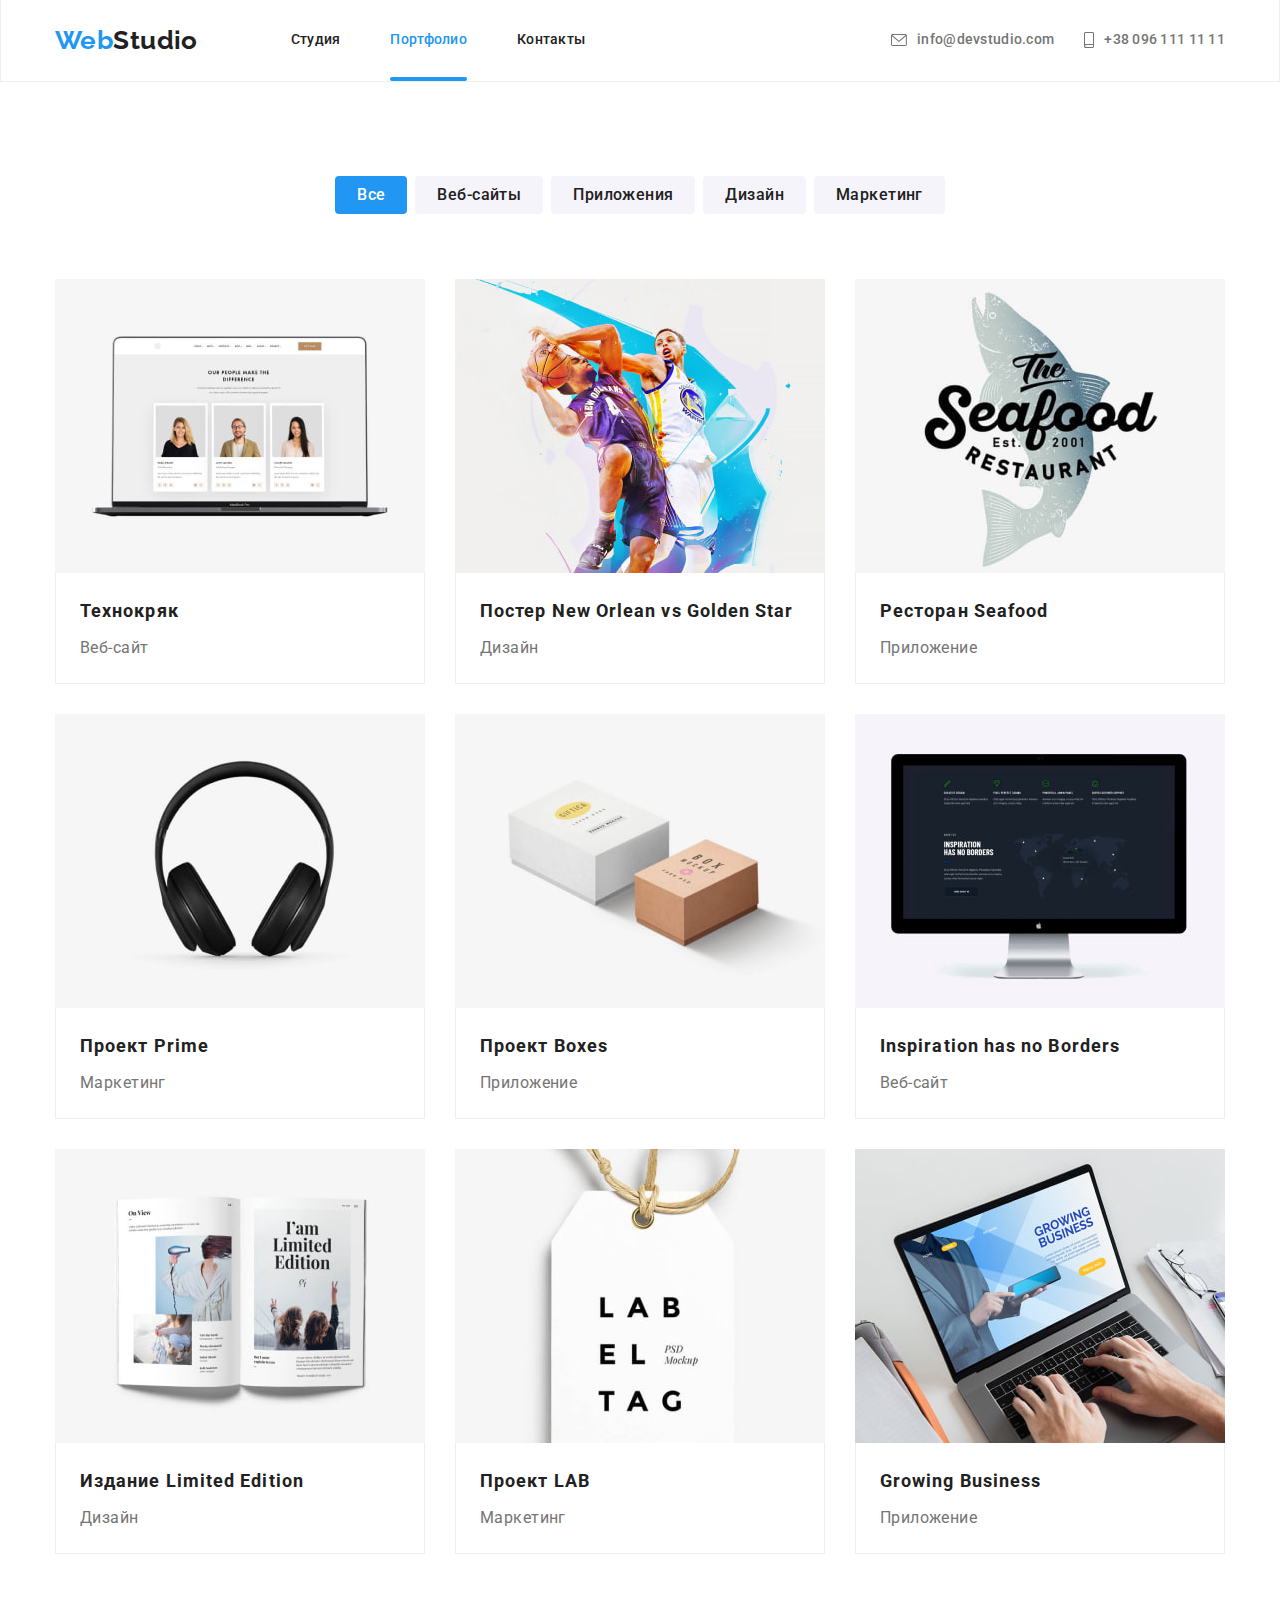
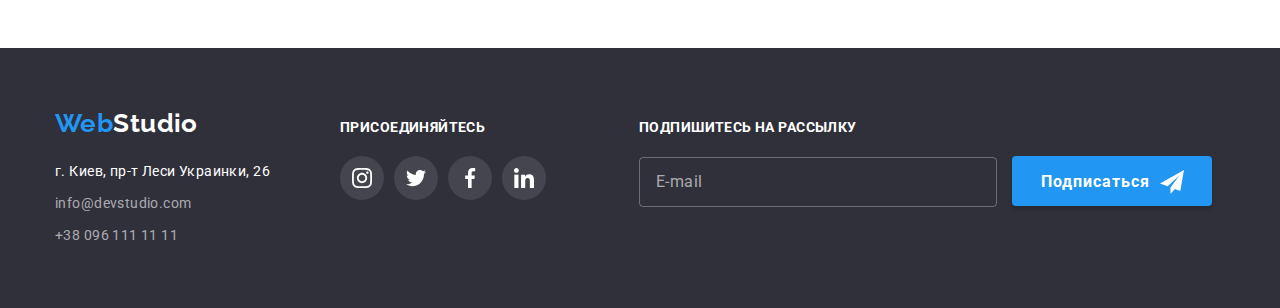
==== commit e0ae6c92: "Адаптировал изображения" ====
--- a/portfolio.html
+++ b/portfolio.html
@@ -70,13 +70,18 @@
             <li class="item">
               <a href="" class="link post">
                 <div class="post-image-thumb">
-                  <img
-                    src="./images/portfolio/img-1.jpg"
-                    class="image"
-                    width="370"
+                  <picture>
+                  <img srcset="
+                    ./images/portfolio/project/project1/project1.jpg 1x,
+                    ./images/portfolio/project/project1/project1@2x.jpg 2x
+                    "
+                    src="./images/portfolio/project/project1/project1.jpg"
+                    width="370"
+                    class="image"
                     alt="Сайт
                 Технокряк"
                   />
+                  </picture>
                   <div class="card-overlay">
                     <p>
                       Ресурс предлагает комплексные предложения с разным уровнем функционала и
@@ -94,7 +99,14 @@
             <li class="item">
               <a href="" class="link post">
                 <div class="post-image-thumb">
-                  <img src="./images/portfolio/img-2.jpg" class="image" width="370" alt="Постер" />
+                  <picture>
+                  <img  srcset="
+                    ./images/portfolio/project/project2/project2.jpg 1x,
+                    ./images/portfolio/project/project2/project2@2x.jpg 2x"
+                  src="./images/portfolio/project/project2/project2.jpg" class="image"  alt="Постер"
+                  width="370" 
+                  />
+                  </picture>
                   <div class="card-overlay">
                     <p>
                       Ресурс предлагает комплексные предложения с разным уровнем функционала и
@@ -112,13 +124,17 @@
             <li class="item">
               <a href="" class="link post">
                 <div class="post-image-thumb">
-                  <img
-                    src="./images/portfolio/img-3.jpg"
-                    class="image"
-                    width="370"
+                  <picture>
+                  <img srcset="
+                    ./images/portfolio/project/project3/project3.jpg 1x,
+                    ./images/portfolio/project/project3/project3@2x.jpg 2x"                    
+                    src="./images/portfolio/project/project3/project3.jpg"
+                    width="370"
+                    class="image"                  
                     alt="Приложение
                 ресторана"
                   />
+                  </picture>
                   <div class="card-overlay">
                     <p>
                       Ресурс предлагает комплексные предложения с разным уровнем функционала и
@@ -136,13 +152,18 @@
             <li class="item">
               <a href="" class="link post">
                 <div class="post-image-thumb">
-                  <img
-                    src="./images/portfolio/img-4.jpg"
-                    class="image"
-                    width="370"
+                  <picture>
+                  <img srcset="
+                    ./images/portfolio/project/project4/project4.jpg 1x,
+                    ./images/portfolio/project/project4/project4@2x.jpg 2x
+                    "
+                    src="./images/portfolio/project/project4/project4.jpg"
+                    width="370"
+                    class="image"
                     alt="Проект
                 маркетинга"
                   />
+                  </picture>
                   <div class="card-overlay">
                     <p>
                       Ресурс предлагает комплексные предложения с разным уровнем функционала и
@@ -160,12 +181,17 @@
             <li class="item">
               <a href="" class="link post">
                 <div class="post-image-thumb">
-                  <img
-                    src="./images/portfolio/img-5.jpg"
-                    class="image"
-                    width="370"
+                  <picture>
+                  <img srcset="
+                    ./images/portfolio/project/project5/project5.jpg 1x,
+                    ./images/portfolio/project/project5/project5@2x.jpg 2x
+                    "
+                    src="./images/portfolio/project/project5/project5.jpg"
+                    width="370"
+                    class="image"
                     alt="Приложение"
                   />
+                  </picture>
                   <div class="card-overlay">
                     <p>
                       Ресурс предлагает комплексные предложения с разным уровнем функционала и
@@ -183,7 +209,16 @@
             <li class="item">
               <a href="" class="link post">
                 <div class="post-image-thumb">
-                  <img src="./images/portfolio/img-6.jpg" class="image" width="370" alt="Сайт" />
+                  <picture>
+                  <img srcset="
+                       ./images/portfolio/project/project6/project6.jpg 1x,
+                       ./images/portfolio/project/project6/project6@2x.jpg 2x
+                        "
+                       src="./images/portfolio/img-6.jpg" 
+                       width="370"
+                       class="image"  
+                       alt="Сайт" />
+                  </picture>
                   <div class="card-overlay">
                     <p>
                       Ресурс предлагает комплексные предложения с разным уровнем функционала и
@@ -201,12 +236,18 @@
             <li class="item">
               <a href="" class="link post">
                 <div class="post-image-thumb">
-                  <img
-                    src="./images/portfolio/img-7.jpg"
+                  <picture>
+                  <img srcset="
+                    ./images/portfolio/project/project7/project7.jpg 1x,
+                    ./images/portfolio/project/project7/project7@2x.jpg 2x
+                    "
+                    src="./images/portfolio/project/project7/project7.jpg"
+                    width="370"
                     class="image"
                     alt="Дизайн
                 издания"
                   />
+                  </picture>
                   <div class="card-overlay">
                     <p>
                       Ресурс предлагает комплексные предложения с разным уровнем функционала и
@@ -224,7 +265,16 @@
             <li class="item">
               <a href="" class="link post">
                 <div class="post-image-thumb">
-                  <img src="./images/portfolio/img-8.jpg" class="image" width="370" alt="Проект" />
+                  <picture>
+                  <img srcset="
+                       ./images/portfolio/project/project8/project8.jpg 1x,
+                       ./images/portfolio/project/project8/project8@2x.jpg 2x
+                       "
+                       src="./images/portfolio/project/project8/project8.jpg" 
+                       width="370"
+                       class="image"  
+                       alt="Проект" />
+                  </picture>
                   <div class="card-overlay">
                     <p>
                       Ресурс предлагает комплексные предложения с разным уровнем функционала и
@@ -242,12 +292,17 @@
             <li class="item">
               <a href="" class="link post">
                 <div class="post-image-thumb">
-                  <img
-                    src="./images/portfolio/img-9.jpg"
-                    class="image"
-                    width="370"
+                  <picture>
+                  <img srcset="
+                    ./images/portfolio/project/project9/project9.jpg 1x,
+                    ./images/portfolio/project/project9/project9@2x.jpg 2x
+                    "
+                    src="./images/portfolio/project/project9/project9.jpg"
+                    width="370"
+                    class="image"
                     alt="Приложение"
                   />
+                  </picture>
                   <div class="card-overlay">
                     <p>
                       Ресурс предлагает комплексные предложения с разным уровнем функционала и
--- a/css/main.min.css
+++ b/css/main.min.css
@@ -1,2 +1,2 @@
-body{color:#757575;font-family:"Roboto",sans-serif;background-color:#fff;letter-spacing:0.03em;font-size:14px;line-height:1.71}h1,h2,h3,h4,h5,h6,p,ul{margin-top:0;margin-bottom:0}.container{padding-left:15px;padding-right:15px;margin:0 auto}@media screen and (min-width: 480px){.container{width:480px}}@media screen and (min-width: 768px){.container{width:768px}}@media screen and (min-width: 1200px){.container{width:1200px}}.section{padding-top:94px;padding-bottom:94px}.image{display:block}.title{color:#212121;font-weight:700;font-size:inherit;line-height:1.14}.list{list-style:none;padding:0;margin:0}.link{text-decoration:none}.container.header{display:-webkit-box;display:-ms-flexbox;display:flex;-webkit-box-align:center;-ms-flex-align:center;align-items:center}.section-header.border{border-bottom:1px solid #eee}.site-nav{display:-webkit-box;display:-ms-flexbox;display:flex;margin-left:88px;font-weight:500;line-height:1.14;letter-spacing:0.02em}@media screen and (max-width: 767px){.site-nav{display:none}}@media screen and (min-width: 1200px){.site-nav{margin-left:93px}}.site-nav .item+.item{margin-left:50px}.site-nav .link{display:block;padding-top:32px;padding-bottom:32px;color:#212121;-webkit-transition:color 250ms cubic-bezier(0.4, 0, 0.2, 1);transition:color 250ms cubic-bezier(0.4, 0, 0.2, 1)}.site-nav .link.next{position:relative}.site-nav .link:hover,.site-nav .link:hover{color:#2196f3}.site-nav .link.current{color:#2196f3;position:relative}.link.next::after{content:'';position:absolute;left:0;bottom:0;display:block;width:100%;height:4px;background-color:#2196f3;border-radius:2px;-webkit-transform:scaleX(0);transform:scaleX(0);-webkit-transition:-webkit-transform 250ms cubic-bezier(0.4, 0, 0.2, 1);transition:-webkit-transform 250ms cubic-bezier(0.4, 0, 0.2, 1);transition:transform 250ms cubic-bezier(0.4, 0, 0.2, 1);transition:transform 250ms cubic-bezier(0.4, 0, 0.2, 1), -webkit-transform 250ms cubic-bezier(0.4, 0, 0.2, 1)}.link.next:hover::after{-webkit-transform:scaleX(1);transform:scaleX(1)}.link.current:after{content:'';position:absolute;left:0;bottom:0;display:block;width:100%;height:4px;background-color:#2196f3;border-radius:2px}.contacts.list{display:-webkit-box;display:-ms-flexbox;display:flex;margin-left:auto}@media screen and (min-width: 1200px){.contacts.list .item+.item{margin-left:30px}}@media screen and (max-width: 767px){.contacts.list{display:none}}@media screen and (min-width: 768px) and (max-width: 1199px){.contacts.list{padding-top:21px;padding-bottom:21px;-webkit-box-orient:vertical;-webkit-box-direction:normal;-ms-flex-direction:column;flex-direction:column}}@media screen and (min-width: 1200px){.contacts.list{padding-top:32px;padding-bottom:32px}}.contacts .link{display:-webkit-box;display:-ms-flexbox;display:flex;-webkit-box-align:center;-ms-flex-align:center;align-items:center;font-style:normal;color:inherit;font-weight:500;font-size:12px;line-height:1.14;letter-spacing:0.02em;color:#757575;-webkit-transition:color 250ms cubic-bezier(0.4, 0, 0.2, 1);transition:color 250ms cubic-bezier(0.4, 0, 0.2, 1)}@media screen and (min-width: 1200px){.contacts .link{font-size:14px}}.contacts .link:hover,.contacts .link:focus{color:#2196f3}.icon-envelope{fill:currentColor;margin-right:10px}@media screen and (max-width: 1199px){.icon-envelope{width:14px;height:10px}}.icon-smartphone{fill:currentColor;margin-right:10px}@media screen and (max-width: 1199px){.icon-smartphone{width:10px;height:14px}}@media screen and (max-width: 1199px){.item.contacts:not(:last-child){margin-bottom:10px}}.logo{color:#2196f3;font-family:"Raleway",sans-serif,sans-serif;font-weight:700;font-size:26px;line-height:1.19}.logo.link.header{display:block;padding-top:16px;padding-bottom:16px}@media screen and (min-width: 768px){.logo.link.header{padding-top:26px;padding-bottom:26px}}@media screen and (min-width: 1200px){.logo.link.header{padding-top:25px;padding-bottom:25px}}.studio{color:#212121}.studio-sup{color:#fff}.section.hero{padding-top:118px;padding-bottom:118px;background-color:#2f303a;max-width:480px;height:400px;margin-left:auto;margin-right:auto;background-image:-webkit-gradient(linear, left top, right top, from(rgba(47,48,58,0.4)), to(rgba(47,48,58,0.4))),url("../images/webstudio/hero.jpg");background-image:linear-gradient(to right, rgba(47,48,58,0.4), rgba(47,48,58,0.4)),url("../images/webstudio/hero.jpg");background-repeat:no-repeat;background-position:center;background-size:cover;text-align:center}@media screen and (min-width: 768px){.section.hero{max-width:768px;height:400px}}@media screen and (min-width: 1200px){.section.hero{max-width:1600px;height:600px;padding-top:200px;padding-bottom:200px}}.hero-title{margin-bottom:30px;color:#fff;font-weight:900;font-size:26px;line-height:1.61;letter-spacing:0.06em;text-transform:uppercase}.backdrop{position:fixed;width:100%;height:100%;top:0;left:0;z-index:1;background-color:rgba(0,0,0,0.2);opacity:1;-webkit-transition:opacity 250ms cubic-bezier(0.4, 0, 0.2, 1);transition:opacity 250ms cubic-bezier(0.4, 0, 0.2, 1)}.backdrop.is-hidden{opacity:0;pointer-events:none;visibility:hidden}.backdrop.is-hidden .modal{-webkit-transform:translate(-50%, -50%) scale(0.5);transform:translate(-50%, -50%) scale(0.5)}.modal{position:absolute;top:50%;left:50%;width:96%;padding:40px;background-color:#fff;-webkit-box-shadow:0px 1px 3px rgba(0,0,0,0.12),0px 1px 1px rgba(0,0,0,0.14),0px 2px 1px rgba(0,0,0,0.2);box-shadow:0px 1px 3px rgba(0,0,0,0.12),0px 1px 1px rgba(0,0,0,0.14),0px 2px 1px rgba(0,0,0,0.2);border-radius:4px;-webkit-transform:translate(-50%, -50%) scale(1);transform:translate(-50%, -50%) scale(1);-webkit-transition:-webkit-transform 250ms cubic-bezier(0.4, 0, 0.2, 1);transition:-webkit-transform 250ms cubic-bezier(0.4, 0, 0.2, 1);transition:transform 250ms cubic-bezier(0.4, 0, 0.2, 1);transition:transform 250ms cubic-bezier(0.4, 0, 0.2, 1), -webkit-transform 250ms cubic-bezier(0.4, 0, 0.2, 1)}@media screen and (min-width: 480px){.modal{width:450px}}@media screen and (min-width: 1200px){.modal{width:528px}}.text-modal{display:-webkit-box;display:-ms-flexbox;display:flex;-webkit-box-pack:center;-ms-flex-pack:center;justify-content:center;margin-bottom:12px;font-weight:700;font-size:20px;line-height:1.15;color:#212121;text-align:center}.user-form{text-align:center}.user-info{display:block;position:relative;text-align:left;-webkit-transition:fill 250ms cubic-bezier(0.4, 0, 0.2, 1);transition:fill 250ms cubic-bezier(0.4, 0, 0.2, 1)}.user-info:hover,.user-info:focus{fill:#2196f3}.user-text{display:block;padding-bottom:4px;text-align:left;font-size:12px;line-height:1.17;letter-spacing:0.01em}.form-input{width:100%;height:40px;outline:none;padding-left:42px;padding-top:12px;padding-bottom:12px;border:1px solid rgba(33,33,33,0.2);border-radius:4px;margin-bottom:10px;-webkit-transition:border-color 250ms cubic-bezier(0.4, 0, 0.2, 1);transition:border-color 250ms cubic-bezier(0.4, 0, 0.2, 1)}.form-input:focus,.form-input:hover{border-color:#2196f3}.form-icon{position:absolute;top:32px;left:15px}.form-policity-group{display:-webkit-box;display:-ms-flexbox;display:flex;-webkit-box-align:center;-ms-flex-align:center;align-items:center;font-size:12px;line-height:1.17}@media screen and (min-width: 1200px){.form-policity-group{font-size:14px;line-height:1.71;padding-left:12px}}.form-policity-terms{color:#2196f3}.textarea{display:block;width:100%;min-height:120px;margin-bottom:20px;padding-left:16px;padding-top:12px;resize:none;outline:none;font-size:12px;line-height:1.17;letter-spacing:0.01em;border-radius:4px;border:1px solid rgba(33,33,33,0.2);-webkit-transition:border-color 250ms cubic-bezier(0.4, 0, 0.2, 1);transition:border-color 250ms cubic-bezier(0.4, 0, 0.2, 1)}.textarea:hover,.textarea:focus{border-color:#2196f3}.textarea::-webkit-input-placeholder{font-size:14px;line-height:1.14;letter-spacing:0.01em;color:rgba(117,117,117,0.5)}.textarea:-ms-input-placeholder{font-size:14px;line-height:1.14;letter-spacing:0.01em;color:rgba(117,117,117,0.5)}.textarea::-ms-input-placeholder{font-size:14px;line-height:1.14;letter-spacing:0.01em;color:rgba(117,117,117,0.5)}.textarea::placeholder{font-size:14px;line-height:1.14;letter-spacing:0.01em;color:rgba(117,117,117,0.5)}.visually-hidden{position:absolute;white-space:nowrap;width:1px;height:1px;overflow:hidden;border:0;padding:0;clip:rect(0 0 0 0);-webkit-clip-path:inset(50%);clip-path:inset(50%);margin:-1px}.custom-checkbox{width:16px;height:15px;display:-webkit-box;display:-ms-flexbox;display:flex;-webkit-box-align:center;-ms-flex-align:center;align-items:center;-webkit-box-pack:center;-ms-flex-pack:center;justify-content:center;margin-right:7px;outline:2px solid #212121;outline-offset:-2px;border-radius:2px;background-color:transparent;-webkit-transition:background-color 250ms cubic-bezier(0.4, 0, 0.2, 1);transition:background-color 250ms cubic-bezier(0.4, 0, 0.2, 1)}.custom-checkbox-icon{opacity:0;fill:#fff;-webkit-transition:opacity 250ms cubic-bezier(0.4, 0, 0.2, 1);transition:opacity 250ms cubic-bezier(0.4, 0, 0.2, 1)}.checkbox:checked+.custom-checkbox{background-color:#2196f3;outline:transparent}.checkbox:checked+.custom-checkbox .custom-checkbox-icon{opacity:1}.button-submit{min-width:200px;margin-top:30px;padding-top:10px;padding-bottom:10px;font-weight:700;font-size:16px;line-height:1.88;letter-spacing:0.06em;text-align:center;color:#fff;background-color:#2196f3;border:none;cursor:pointer;-webkit-box-shadow:0px 4px 4px rgba(0,0,0,0.15);box-shadow:0px 4px 4px rgba(0,0,0,0.15);border-radius:4px;-webkit-transition:background-color 250ms cubic-bezier(0.4, 0, 0.2, 1);transition:background-color 250ms cubic-bezier(0.4, 0, 0.2, 1)}.button-submit:hover,.button-submit:focus{background-color:#188ce8}.button-closed{position:absolute;top:8px;right:8px;display:-webkit-box;display:-ms-flexbox;display:flex;-webkit-box-align:center;-ms-flex-align:center;align-items:center;width:30px;height:30px;cursor:pointer;border-radius:50%;border:1px solid rgba(0,0,0,0.1);background-color:transparent;-webkit-transition:background-color 250ms cubic-bezier(0.4, 0, 0.2, 1),fill 250ms cubic-bezier(0.4, 0, 0.2, 1);transition:background-color 250ms cubic-bezier(0.4, 0, 0.2, 1),fill 250ms cubic-bezier(0.4, 0, 0.2, 1)}.button-closed:focus,.button-closed:hover{fill:#2196f3}.work-section{padding-top:0px}@media screen and (max-width: 1199px){.work-section{display:none}}.work-section__title{margin-bottom:50px;font-weight:700;font-size:36px;line-height:1.17;text-align:center}.work-section__list{display:-webkit-box;display:-ms-flexbox;display:flex}.work-section__list .work-section__item+.work-section__item{margin-left:30px}.work-section__title-image{color:#fff;text-transform:uppercase;text-align:center}.work-section__thumb{position:absolute;width:370px;height:70px;background:rgba(47,48,58,0.8);display:-webkit-box;display:-ms-flexbox;display:flex;-webkit-box-pack:center;-ms-flex-pack:center;justify-content:center;-webkit-box-align:center;-ms-flex-align:center;align-items:center;bottom:0}.work-section__item{position:relative}.work-section__image{display:block}@media screen and (max-width: 1199px){.benefits-section{padding-top:60px;padding-bottom:60px}}.benefits-section__title{color:#212121;font-weight:700;font-size:inherit;line-height:1.14;text-transform:uppercase;margin-bottom:10px}@media screen and (max-width: 767px){.benefits-section__title{text-align:center}}.benefits-section__title.never{position:absolute;width:1px;height:1px;margin:-1px;border:0;padding:0;white-space:nowrap;-webkit-clip-path:inset(100%);clip-path:inset(100%);clip:rect(0 0 0 0);overflow:hidden}@media screen and (min-width: 768px){.benefits-section__list{display:-webkit-box;display:-ms-flexbox;display:flex;-ms-flex-wrap:wrap;flex-wrap:wrap;margin:-15px}}.benefits-section__icon{background-color:#f5f4fa;display:-webkit-box;display:-ms-flexbox;display:flex;-webkit-box-pack:center;-ms-flex-pack:center;justify-content:center;-webkit-box-align:center;-ms-flex-align:center;align-items:center;height:120px;margin-bottom:30px;border-radius:4px}@media screen and (max-width: 767px){.benefits-section__item{width:100%}}@media screen and (min-width: 768px){.benefits-section__item{-ms-flex-preferred-size:calc((100% - 4 * 15px)/2);flex-basis:calc((100% - 4 * 15px)/2);margin:15px}}@media screen and (min-width: 1200px){.benefits-section__item{-ms-flex-preferred-size:calc((100% - 8 * 15px)/4);flex-basis:calc((100% - 8 * 15px)/4);margin:15px}}.conteiner-team{padding-top:30px;padding-bottom:24px;background-color:#fff}@media screen and (min-width: 1200px){.conteiner-team{padding-bottom:30px}}.section.team{background-color:#f5f4fa}@media screen and (max-width: 1199px){.section.team{padding-top:60px;padding-bottom:60px}}.text-team{font-size:16px;line-height:1.19;text-align:center}.title.team{margin-bottom:30px;font-weight:700;font-size:36px;line-height:1.17;text-align:center}@media screen and (min-width: 1200px){.title.team{margin-bottom:50px}}.title.name{font-weight:500;font-size:16px;line-height:1.19;margin-bottom:10px;text-align:center}.list.team{display:-webkit-box;display:-ms-flexbox;display:flex;-ms-flex-wrap:wrap;flex-wrap:wrap;-webkit-box-pack:center;-ms-flex-pack:center;justify-content:center;margin:-15px}.item.team{-webkit-box-shadow:0px 1px 3px rgba(0,0,0,0.12),0px 1px 1px rgba(0,0,0,0.14),0px 2px 1px rgba(0,0,0,0.2);box-shadow:0px 1px 3px rgba(0,0,0,0.12),0px 1px 1px rgba(0,0,0,0.14),0px 2px 1px rgba(0,0,0,0.2);border-radius:0px 0px 4px 4px;width:100%;margin:15px}@media screen and (min-width: 768px){.item.team{-ms-flex-preferred-size:calc((100% - 4 * 15px)/2);flex-basis:calc((100% - 4 * 15px)/2);margin:15px}}@media screen and (min-width: 1200px){.item.team{-ms-flex-preferred-size:calc((100% - 9 * 15px)/4);flex-basis:calc((100% - 9 * 15px)/4);margin:15px}}.item.team .image{max-width:100%}.social-list{display:-webkit-box;display:-ms-flexbox;display:flex;-webkit-box-align:center;-ms-flex-align:center;align-items:center;-webkit-box-pack:center;-ms-flex-pack:center;justify-content:center;margin-top:16px;list-style:none;padding:0}.social-item:not(:last-child){margin-right:10px}.social.link{display:-webkit-box;display:-ms-flexbox;display:flex;-webkit-box-align:center;-ms-flex-align:center;align-items:center;-webkit-box-pack:center;-ms-flex-pack:center;justify-content:center;width:44px;height:44px;border-radius:50%;color:#afb1b8;background-color:#fff;-webkit-transition:background-color 250ms cubic-bezier(0.4, 0, 0.2, 1),color 250ms cubic-bezier(0.4, 0, 0.2, 1);transition:background-color 250ms cubic-bezier(0.4, 0, 0.2, 1),color 250ms cubic-bezier(0.4, 0, 0.2, 1)}.social.link:hover,.social.link:focus{color:#fff;background-color:#2196f3}.social-icon{fill:currentColor}@media screen and (max-width: 1199px){.clients-section{padding-top:60px;padding-bottom:60px}}.clients-section__title{margin-bottom:30px;font-weight:700;font-size:36px;line-height:1.17;text-align:center}@media screen and (min-width: 1200px){.clients-section__title{margin-bottom:50px}}.clients-section__list{display:-webkit-box;display:-ms-flexbox;display:flex;-ms-flex-wrap:wrap;flex-wrap:wrap;-webkit-box-pack:center;-ms-flex-pack:center;justify-content:center;margin:-15px}.clients-section__link{display:-webkit-box;display:-ms-flexbox;display:flex;-webkit-box-align:center;-ms-flex-align:center;align-items:center;-webkit-box-pack:center;-ms-flex-pack:center;justify-content:center;height:92px;border:1px solid #afb1b8;border-radius:4px;color:#afb1b8;-webkit-transition:color 250ms cubic-bezier(0.4, 0, 0.2, 1),border-color 250ms cubic-bezier(0.4, 0, 0.2, 1);transition:color 250ms cubic-bezier(0.4, 0, 0.2, 1),border-color 250ms cubic-bezier(0.4, 0, 0.2, 1)}.clients-section__link:hover{border-color:#2196f3;color:#2196f3}.clients-section__icon{fill:currentColor}.clients-section__item{-ms-flex-preferred-size:calc((100% - 4 * 15px)/2);flex-basis:calc((100% - 4 * 15px)/2);margin:15px}@media screen and (min-width: 768px){.clients-section__item{-ms-flex-preferred-size:calc((100% - 6 * 15px)/3);flex-basis:calc((100% - 6 * 15px)/3);margin:15px}}@media screen and (min-width: 1200px){.clients-section__item{-ms-flex-preferred-size:calc((100% - 12 * 15px)/6);flex-basis:calc((100% - 12 * 15px)/6);margin:15px}}.section.footer{padding-top:60px;padding-bottom:60px;background-color:#2f303a;text-align:center}.footer.flex{display:-webkit-box;display:-ms-flexbox;display:flex}@media screen and (max-width: 767px){.footer.flex{-webkit-box-orient:vertical;-webkit-box-direction:normal;-ms-flex-direction:column;flex-direction:column;-webkit-box-align:center;-ms-flex-align:center;align-items:center}}@media screen and (min-width: 768px){.footer.flex{-ms-flex-wrap:wrap;flex-wrap:wrap;-webkit-box-align:baseline;-ms-flex-align:baseline;align-items:baseline}}.address{margin-top:20px}.logo-adress{text-align:center}@media screen and (min-width: 768px) and (max-width: 1199px){.logo-adress{width:232px;margin-right:165px;margin-left:61px}}@media screen and (min-width: 1200px){.logo-adress{text-align:left}}.contacts-sup .link{color:rgba(255,255,255,0.6);font-style:normal;-webkit-transition:color 250ms cubic-bezier(0.4, 0, 0.2, 1);transition:color 250ms cubic-bezier(0.4, 0, 0.2, 1)}.contacts-sup .link:hover,.contacts-sup .link:focus{color:#2196f3}.location.link{color:#fff}.contacts-item{margin-top:8px}.footer.form{width:100%;height:100%}@media screen and (max-width: 1199px){.footer.form{margin-top:60px}}@media screen and (min-width: 1200px){.footer.form{width:auto;margin-left:93px;text-align:left}}.footer-input{width:100%;height:50px;padding-left:16px;padding-top:15px;padding-bottom:15px;font-size:16px;line-height:1.25;letter-spacing:inherit;color:#fff;background-color:transparent;border:1px solid rgba(255,255,255,0.3);drop-shadow:0px 4px 4px rgba(0,0,0,0.15);border-radius:4px}@media screen and (max-width: 1199px){.footer-input{display:block}}@media screen and (min-width: 768px){.footer-input{width:450px;margin-left:auto;margin-right:auto}}@media screen and (min-width: 768px){.footer-input{width:358px}}.footer-input::-webkit-input-placeholder{color:rgba(255,255,255,0.6)}.footer-input:-ms-input-placeholder{color:rgba(255,255,255,0.6)}.footer-input::-ms-input-placeholder{color:rgba(255,255,255,0.6)}.footer-input::placeholder{color:rgba(255,255,255,0.6)}.footer-input:hover,.footer-input:focus{border-color:#fff}.footer-submit{max-width:200px;height:50px;margin-top:20px;padding-left:29px;padding-right:28px;font-weight:700;font-size:16px;line-height:1.88;letter-spacing:0.06em;color:#fff;padding-bottom:10px;background-color:#2196f3;cursor:pointer;border:none;border-radius:4px;-webkit-box-shadow:0px 4px 4px rgba(0,0,0,0.15);box-shadow:0px 4px 4px rgba(0,0,0,0.15)}@media screen and (min-width: 1200px){.footer-submit{margin-top:0px;margin-left:12px}}.footer-submit:hover,.footer-submit:focus{background-color:#188ce8}.footer-button{display:-webkit-box;display:-ms-flexbox;display:flex;-webkit-box-align:center;-ms-flex-align:center;align-items:center;-webkit-box-pack:center;-ms-flex-pack:center;justify-content:center;padding-top:10px}.title.form{color:#fff;text-transform:uppercase;margin-bottom:20px}.icon-footer-form{fill:currentColor;margin-left:10px}.social-link{min-width:206px}@media screen and (max-width: 767px){.social-link{margin-top:60px}}@media screen and (min-width: 1200px){.social-link{margin-left:70px}}.social-list.footer{display:-webkit-box;display:-ms-flexbox;display:flex;-webkit-box-align:center;-ms-flex-align:center;align-items:center;-webkit-box-pack:start;-ms-flex-pack:start;justify-content:flex-start;margin-top:16px;list-style:none;padding:0}.social-link-footer.link{display:-webkit-box;display:-ms-flexbox;display:flex;-webkit-box-align:center;-ms-flex-align:center;align-items:center;-webkit-box-pack:center;-ms-flex-pack:center;justify-content:center;color:#fff;background-color:rgba(255,255,255,0.1);width:44px;height:44px;border-radius:50%;-webkit-transition:background-color 250ms cubic-bezier(0.4, 0, 0.2, 1);transition:background-color 250ms cubic-bezier(0.4, 0, 0.2, 1)}.social-link-footer.link:hover,.social-link-footer.link:focus{background-color:#2196f3}.list.social{display:-webkit-box;display:-ms-flexbox;display:flex}.title.social{color:#fff;text-transform:uppercase;margin-bottom:20px;text-align:center}@media screen and (min-width: 1200px){.title.social{text-align:left}}.list.filtr{display:-webkit-box;display:-ms-flexbox;display:flex;-ms-flex-wrap:wrap;flex-wrap:wrap;margin-bottom:40px}@media screen and (min-width: 768px){.list.filtr{-webkit-box-pack:center;-ms-flex-pack:center;justify-content:center;margin-bottom:30px}}@media screen and (min-width: 1200px){.list.filtr{margin-bottom:50px}}.list.filtr .item-filtr+.item-filtr{margin-left:8px;margin-bottom:15px}@media screen and (max-width: 767px){.list.filtr .item-filtr:nth-child(4){margin-left:0px;margin-bottom:0px}}@media screen and (max-width: 767px){.list.filtr .item-filtr:nth-child(5){margin-bottom:0px}}@media screen and (max-width: 1199px){.section.post{padding-top:60px;padding-bottom:60px}}.list.post{display:-webkit-box;display:-ms-flexbox;display:flex;-ms-flex-wrap:wrap;flex-wrap:wrap;margin:-15px}.list.post .item{width:100%;margin:15px}@media screen and (min-width: 768px){.list.post .item{-ms-flex-preferred-size:calc((100% - 4 * 15px)/2);flex-basis:calc((100% - 4 * 15px)/2);margin:15px}}@media screen and (min-width: 1200px){.list.post .item{-ms-flex-preferred-size:calc((100% - 6 * 15px)/3);flex-basis:calc((100% - 6 * 15px)/3);margin:15px}}.list.post .item:hover{-webkit-box-shadow:0px 1px 1px rgba(0,0,0,0.12),0px 4px 4px rgba(0,0,0,0.06),1px 4px 6px rgba(0,0,0,0.16);box-shadow:0px 1px 1px rgba(0,0,0,0.12),0px 4px 4px rgba(0,0,0,0.06),1px 4px 6px rgba(0,0,0,0.16)}.item .image{width:100%}.content{padding:20px 24px}.content.border{-webkit-box-flex:1;-ms-flex-positive:1;flex-grow:1}.link.post{display:-webkit-box;display:-ms-flexbox;display:flex;-webkit-box-orient:vertical;-webkit-box-direction:normal;-ms-flex-direction:column;flex-direction:column;height:100%;color:inherit;-webkit-transition:-webkit-box-shadow 250ms cubic-bezier(0.4, 0, 0.2, 1);transition:-webkit-box-shadow 250ms cubic-bezier(0.4, 0, 0.2, 1);transition:box-shadow 250ms cubic-bezier(0.4, 0, 0.2, 1);transition:box-shadow 250ms cubic-bezier(0.4, 0, 0.2, 1), -webkit-box-shadow 250ms cubic-bezier(0.4, 0, 0.2, 1)}.text-portf{font-size:16px;line-height:1.88}.title-never{position:absolute;width:1px;height:1px;margin:-1px;border:0;padding:0;white-space:nowrap;-webkit-clip-path:inset(100%);clip-path:inset(100%);clip:rect(0 0 0 0);overflow:hidden}.title.portf{font-weight:700;font-size:18px;line-height:2;letter-spacing:0.06em;margin-bottom:4px}.border{border-left:1px solid #eee;border-right:1px solid #eee;border-bottom:1px solid #eee}.post-image-thumb{position:relative;overflow:hidden}.card-overlay{position:absolute;top:0;left:0;width:100%;height:100%;padding:63px 24px;font-size:18px;line-height:1.55;color:#fff;background-color:rgba(33,150,243,0.9);-webkit-transform:translateY(101%);transform:translateY(101%);-webkit-transition:-webkit-transform 250ms cubic-bezier(0.4, 0, 0.2, 1);transition:-webkit-transform 250ms cubic-bezier(0.4, 0, 0.2, 1);transition:transform 250ms cubic-bezier(0.4, 0, 0.2, 1);transition:transform 250ms cubic-bezier(0.4, 0, 0.2, 1), -webkit-transform 250ms cubic-bezier(0.4, 0, 0.2, 1)}.link.post:hover .card-overlay,.link.post:focus .card-overlay{-webkit-transform:translateY(0%);transform:translateY(0%)}.button{display:inline-block;border:none;padding:6px 22px;color:#212121;background-color:#f5f4fa;cursor:pointer;font-weight:500;font-size:16px;line-height:1.63;letter-spacing:inherit;font-family:inherit;border-radius:4px;-webkit-transition:background-color 250ms cubic-bezier(0.4, 0, 0.2, 1);transition:background-color 250ms cubic-bezier(0.4, 0, 0.2, 1)}.button:hover,.button:focus{background-color:#2196f3;color:#fff;-webkit-filter:drop-shadow(0px 4px 4px rgba(0,0,0,0.25));filter:drop-shadow(0px 4px 4px rgba(0,0,0,0.25))}.button.primary{min-width:200px;color:#fff;font-weight:700;font-size:16px;line-height:1.88;-webkit-box-align:center;-ms-flex-align:center;align-items:center;text-align:center;letter-spacing:0.06em;background-color:#2196f3;cursor:pointer;border-radius:4px;padding:10px 32px;-webkit-box-shadow:0px 4px 4px rgba(0,0,0,0.15);box-shadow:0px 4px 4px rgba(0,0,0,0.15);-webkit-transition:background-color 250ms cubic-bezier(0.4, 0, 0.2, 1);transition:background-color 250ms cubic-bezier(0.4, 0, 0.2, 1)}.button.primary:hover,.button.primary:focus{background-color:#188ce8}.list .button.current{background-color:#2196f3;color:#fff}.menu-container{position:fixed;top:0;left:0;width:100vw;height:100vh;padding:48px 40px;background-color:#fff;z-index:999;-webkit-transform:translateX(100%);transform:translateX(100%);-webkit-transition:250ms ease-in-out;transition:250ms ease-in-out}@media screen and (min-width: 767px){.menu-container{display:none}}.menu-container.is-open{-webkit-transform:translateX(0);transform:translateX(0)}.menu-toggle{border:none;background:#fff;margin-left:auto}@media screen and (min-width: 767px){.menu-toggle{display:none}}.menu-toggle:hover,.menu-toggle:focus{color:#2196f3;fill:currentColor}.menu-toggle .icon-cross{display:none}.menu-toggle.is-open .icon-cross{display:block}.menu-toggle.is-open .icon-menu{display:none}
+body{color:#757575;font-family:"Roboto",sans-serif;background-color:#fff;letter-spacing:0.03em;font-size:14px;line-height:1.71}h1,h2,h3,h4,h5,h6,p,ul{margin-top:0;margin-bottom:0}.container{padding-left:15px;padding-right:15px;margin:0 auto}@media screen and (min-width: 480px){.container{width:480px}}@media screen and (min-width: 768px){.container{width:768px}}@media screen and (min-width: 1200px){.container{width:1200px}}.section{padding-top:94px;padding-bottom:94px}.image{display:block}.title{color:#212121;font-weight:700;font-size:inherit;line-height:1.14}.list{list-style:none;padding:0;margin:0}.link{text-decoration:none}.container.header{display:-webkit-box;display:-ms-flexbox;display:flex;-webkit-box-align:center;-ms-flex-align:center;align-items:center}.section-header.border{border-bottom:1px solid #eee}.site-nav{display:-webkit-box;display:-ms-flexbox;display:flex;margin-left:88px;font-weight:500;line-height:1.14;letter-spacing:0.02em}@media screen and (max-width: 767px){.site-nav{display:none}}@media screen and (min-width: 1200px){.site-nav{margin-left:93px}}.site-nav .item+.item{margin-left:50px}.site-nav .link{display:block;padding-top:32px;padding-bottom:32px;color:#212121;-webkit-transition:color 250ms cubic-bezier(0.4, 0, 0.2, 1);transition:color 250ms cubic-bezier(0.4, 0, 0.2, 1)}.site-nav .link.next{position:relative}.site-nav .link:hover,.site-nav .link:hover{color:#2196f3}.site-nav .link.current{color:#2196f3;position:relative}.link.next::after{content:'';position:absolute;left:0;bottom:-1px;display:block;width:100%;height:4px;background-color:#2196f3;border-radius:2px;-webkit-transform:scaleX(0);transform:scaleX(0);-webkit-transition:-webkit-transform 250ms cubic-bezier(0.4, 0, 0.2, 1);transition:-webkit-transform 250ms cubic-bezier(0.4, 0, 0.2, 1);transition:transform 250ms cubic-bezier(0.4, 0, 0.2, 1);transition:transform 250ms cubic-bezier(0.4, 0, 0.2, 1), -webkit-transform 250ms cubic-bezier(0.4, 0, 0.2, 1)}.link.next:hover::after{-webkit-transform:scaleX(1);transform:scaleX(1)}.link.current:after{content:'';position:absolute;left:0;bottom:-1px;display:block;width:100%;height:4px;background-color:#2196f3;border-radius:2px}.contacts.list{display:-webkit-box;display:-ms-flexbox;display:flex;margin-left:auto}@media screen and (min-width: 1200px){.contacts.list .item+.item{margin-left:30px}}@media screen and (max-width: 767px){.contacts.list{display:none}}@media screen and (min-width: 768px) and (max-width: 1199px){.contacts.list{padding-top:21px;padding-bottom:21px;-webkit-box-orient:vertical;-webkit-box-direction:normal;-ms-flex-direction:column;flex-direction:column}}@media screen and (min-width: 1200px){.contacts.list{padding-top:32px;padding-bottom:32px}}.contacts .link{display:-webkit-box;display:-ms-flexbox;display:flex;-webkit-box-align:center;-ms-flex-align:center;align-items:center;font-style:normal;color:inherit;font-weight:500;font-size:12px;line-height:1.14;letter-spacing:0.02em;color:#757575;-webkit-transition:color 250ms cubic-bezier(0.4, 0, 0.2, 1);transition:color 250ms cubic-bezier(0.4, 0, 0.2, 1)}@media screen and (min-width: 1200px){.contacts .link{font-size:14px}}.contacts .link:hover,.contacts .link:focus{color:#2196f3}.icon-envelope{fill:currentColor;margin-right:10px}@media screen and (max-width: 1199px){.icon-envelope{width:14px;height:10px}}.icon-smartphone{fill:currentColor;margin-right:10px}@media screen and (max-width: 1199px){.icon-smartphone{width:10px;height:14px}}@media screen and (max-width: 1199px){.item.contacts:not(:last-child){margin-bottom:10px}}.logo{color:#2196f3;font-family:"Raleway",sans-serif,sans-serif;font-weight:700;font-size:26px;line-height:1.19}.logo.link.header{display:block;padding-top:16px;padding-bottom:16px}@media screen and (min-width: 768px){.logo.link.header{padding-top:26px;padding-bottom:26px}}@media screen and (min-width: 1200px){.logo.link.header{padding-top:25px;padding-bottom:25px}}.studio{color:#212121}.studio-sup{color:#fff}.section.hero{padding-top:118px;padding-bottom:118px;background-color:#2f303a;max-width:480px;height:400px;margin-left:auto;margin-right:auto;background-image:-webkit-gradient(linear, left top, right top, from(rgba(47,48,58,0.4)), to(rgba(47,48,58,0.4))),url("../images/webstudio/hero/480/Header480.jpg");background-image:linear-gradient(to right, rgba(47,48,58,0.4), rgba(47,48,58,0.4)),url("../images/webstudio/hero/480/Header480.jpg");background-repeat:no-repeat;background-position:center;background-size:cover;text-align:center}@media screen and (min-width: 768px){.section.hero{max-width:768px;height:400px;background-image:-webkit-gradient(linear, left top, right top, from(rgba(47,48,58,0.4)), to(rgba(47,48,58,0.4))),url("../images/webstudio/hero/768/Header768.jpg");background-image:linear-gradient(to right, rgba(47,48,58,0.4), rgba(47,48,58,0.4)),url("../images/webstudio/hero/768/Header768.jpg")}}@media screen and (min-width: 1200px){.section.hero{max-width:1600px;height:600px;padding-top:200px;padding-bottom:200px;background-image:-webkit-gradient(linear, left top, right top, from(rgba(47,48,58,0.4)), to(rgba(47,48,58,0.4))),url("../images/webstudio/hero/1200/Header1200.jpg");background-image:linear-gradient(to right, rgba(47,48,58,0.4), rgba(47,48,58,0.4)),url("../images/webstudio/hero/1200/Header1200.jpg")}}@media screen and (min-device-pixel-ratio: 2), screen and (-webkit-min-device-pixel-ratio: 2), screen and (min-resolution: 192dpi), screen and (min-resolution: 2dppx){.section.hero{background-image:-webkit-gradient(linear, left top, right top, from(rgba(47,48,58,0.4)), to(rgba(47,48,58,0.4))),url("../images/webstudio/hero/480/Header480@2x.jpg");background-image:linear-gradient(to right, rgba(47,48,58,0.4), rgba(47,48,58,0.4)),url("../images/webstudio/hero/480/Header480@2x.jpg")}}@media screen and (min-device-pixel-ratio: 2) and (min-width: 768px) and (max-width: 1199px), screen and (-webkit-min-device-pixel-ratio: 2) and (min-width: 768px) and (max-width: 1199px), screen and (min-resolution: 192dpi) and (min-width: 768px) and (max-width: 1199px), screen and (min-resolution: 2dppx) and (min-width: 768px) and (max-width: 1199px){.section.hero{background-image:-webkit-gradient(linear, left top, right top, from(rgba(47,48,58,0.4)), to(rgba(47,48,58,0.4))),url("../images/webstudio/hero/768/Header768@2x.jpg");background-image:linear-gradient(to right, rgba(47,48,58,0.4), rgba(47,48,58,0.4)),url("../images/webstudio/hero/768/Header768@2x.jpg")}}@media screen and (min-device-pixel-ratio: 2) and (min-width: 1200px), screen and (-webkit-min-device-pixel-ratio: 2) and (min-width: 1200px), screen and (min-resolution: 192dpi) and (min-width: 1200px), screen and (min-resolution: 2dppx) and (min-width: 1200px){.section.hero{background-image:-webkit-gradient(linear, left top, right top, from(rgba(47,48,58,0.4)), to(rgba(47,48,58,0.4))),url("../images/webstudio/hero/1200/Header1200@2x.jpg");background-image:linear-gradient(to right, rgba(47,48,58,0.4), rgba(47,48,58,0.4)),url("../images/webstudio/hero/1200/Header1200@2x.jpg")}}.hero-title{margin-bottom:30px;color:#fff;font-weight:900;font-size:26px;line-height:1.61;letter-spacing:0.06em;text-transform:uppercase}.backdrop{position:fixed;width:100%;height:100%;top:0;left:0;z-index:1;background-color:rgba(0,0,0,0.2);opacity:1;-webkit-transition:opacity 250ms cubic-bezier(0.4, 0, 0.2, 1);transition:opacity 250ms cubic-bezier(0.4, 0, 0.2, 1)}.backdrop.is-hidden{opacity:0;pointer-events:none;visibility:hidden}.backdrop.is-hidden .modal{-webkit-transform:translate(-50%, -50%) scale(0.5);transform:translate(-50%, -50%) scale(0.5)}.modal{position:absolute;top:50%;left:50%;width:96%;padding:40px;background-color:#fff;-webkit-box-shadow:0px 1px 3px rgba(0,0,0,0.12),0px 1px 1px rgba(0,0,0,0.14),0px 2px 1px rgba(0,0,0,0.2);box-shadow:0px 1px 3px rgba(0,0,0,0.12),0px 1px 1px rgba(0,0,0,0.14),0px 2px 1px rgba(0,0,0,0.2);border-radius:4px;-webkit-transform:translate(-50%, -50%) scale(1);transform:translate(-50%, -50%) scale(1);-webkit-transition:-webkit-transform 250ms cubic-bezier(0.4, 0, 0.2, 1);transition:-webkit-transform 250ms cubic-bezier(0.4, 0, 0.2, 1);transition:transform 250ms cubic-bezier(0.4, 0, 0.2, 1);transition:transform 250ms cubic-bezier(0.4, 0, 0.2, 1), -webkit-transform 250ms cubic-bezier(0.4, 0, 0.2, 1)}@media screen and (min-width: 480px){.modal{width:450px}}@media screen and (min-width: 1200px){.modal{width:528px}}.text-modal{display:-webkit-box;display:-ms-flexbox;display:flex;-webkit-box-pack:center;-ms-flex-pack:center;justify-content:center;margin-bottom:12px;font-weight:700;font-size:20px;line-height:1.15;color:#212121;text-align:center}.user-form{text-align:center}.user-info{display:block;position:relative;text-align:left;-webkit-transition:fill 250ms cubic-bezier(0.4, 0, 0.2, 1);transition:fill 250ms cubic-bezier(0.4, 0, 0.2, 1)}.user-info:hover,.user-info:focus{fill:#2196f3}.user-text{display:block;padding-bottom:4px;text-align:left;font-size:12px;line-height:1.17;letter-spacing:0.01em}.form-input{width:100%;height:40px;outline:none;padding-left:42px;padding-top:12px;padding-bottom:12px;border:1px solid rgba(33,33,33,0.2);border-radius:4px;margin-bottom:10px;-webkit-transition:border-color 250ms cubic-bezier(0.4, 0, 0.2, 1);transition:border-color 250ms cubic-bezier(0.4, 0, 0.2, 1)}.form-input:focus,.form-input:hover{border-color:#2196f3}.form-icon{position:absolute;top:32px;left:15px}.form-policity-group{display:-webkit-box;display:-ms-flexbox;display:flex;-webkit-box-align:center;-ms-flex-align:center;align-items:center;font-size:12px;line-height:1.17}@media screen and (min-width: 1200px){.form-policity-group{font-size:14px;line-height:1.71;padding-left:12px}}.form-policity-terms{color:#2196f3}.textarea{display:block;width:100%;min-height:120px;margin-bottom:20px;padding-left:16px;padding-top:12px;resize:none;outline:none;font-size:12px;line-height:1.17;letter-spacing:0.01em;border-radius:4px;border:1px solid rgba(33,33,33,0.2);-webkit-transition:border-color 250ms cubic-bezier(0.4, 0, 0.2, 1);transition:border-color 250ms cubic-bezier(0.4, 0, 0.2, 1)}.textarea:hover,.textarea:focus{border-color:#2196f3}.textarea::-webkit-input-placeholder{font-size:14px;line-height:1.14;letter-spacing:0.01em;color:rgba(117,117,117,0.5)}.textarea:-ms-input-placeholder{font-size:14px;line-height:1.14;letter-spacing:0.01em;color:rgba(117,117,117,0.5)}.textarea::-ms-input-placeholder{font-size:14px;line-height:1.14;letter-spacing:0.01em;color:rgba(117,117,117,0.5)}.textarea::placeholder{font-size:14px;line-height:1.14;letter-spacing:0.01em;color:rgba(117,117,117,0.5)}.visually-hidden{position:absolute;white-space:nowrap;width:1px;height:1px;overflow:hidden;border:0;padding:0;clip:rect(0 0 0 0);-webkit-clip-path:inset(50%);clip-path:inset(50%);margin:-1px}.custom-checkbox{width:16px;height:15px;display:-webkit-box;display:-ms-flexbox;display:flex;-webkit-box-align:center;-ms-flex-align:center;align-items:center;-webkit-box-pack:center;-ms-flex-pack:center;justify-content:center;margin-right:7px;outline:2px solid #212121;outline-offset:-2px;border-radius:2px;background-color:transparent;-webkit-transition:background-color 250ms cubic-bezier(0.4, 0, 0.2, 1);transition:background-color 250ms cubic-bezier(0.4, 0, 0.2, 1)}.custom-checkbox-icon{opacity:0;fill:#fff;-webkit-transition:opacity 250ms cubic-bezier(0.4, 0, 0.2, 1);transition:opacity 250ms cubic-bezier(0.4, 0, 0.2, 1)}.checkbox:checked+.custom-checkbox{background-color:#2196f3;outline:transparent}.checkbox:checked+.custom-checkbox .custom-checkbox-icon{opacity:1}.button-submit{min-width:200px;margin-top:30px;padding-top:10px;padding-bottom:10px;font-weight:700;font-size:16px;line-height:1.88;letter-spacing:0.06em;text-align:center;color:#fff;background-color:#2196f3;border:none;cursor:pointer;-webkit-box-shadow:0px 4px 4px rgba(0,0,0,0.15);box-shadow:0px 4px 4px rgba(0,0,0,0.15);border-radius:4px;-webkit-transition:background-color 250ms cubic-bezier(0.4, 0, 0.2, 1);transition:background-color 250ms cubic-bezier(0.4, 0, 0.2, 1)}.button-submit:hover,.button-submit:focus{background-color:#188ce8}.button-closed{position:absolute;top:8px;right:8px;display:-webkit-box;display:-ms-flexbox;display:flex;-webkit-box-align:center;-ms-flex-align:center;align-items:center;width:30px;height:30px;cursor:pointer;border-radius:50%;border:1px solid rgba(0,0,0,0.1);background-color:transparent;-webkit-transition:background-color 250ms cubic-bezier(0.4, 0, 0.2, 1),fill 250ms cubic-bezier(0.4, 0, 0.2, 1);transition:background-color 250ms cubic-bezier(0.4, 0, 0.2, 1),fill 250ms cubic-bezier(0.4, 0, 0.2, 1)}.button-closed:focus,.button-closed:hover{fill:#2196f3}.work-section{padding-top:0px}@media screen and (max-width: 1199px){.work-section{display:none}}.work-section__title{margin-bottom:50px;font-weight:700;font-size:36px;line-height:1.17;text-align:center}.work-section__list{display:-webkit-box;display:-ms-flexbox;display:flex}.work-section__list .work-section__item+.work-section__item{margin-left:30px}.work-section__title-image{color:#fff;text-transform:uppercase;text-align:center}.work-section__thumb{position:absolute;width:370px;height:70px;background:rgba(47,48,58,0.8);display:-webkit-box;display:-ms-flexbox;display:flex;-webkit-box-pack:center;-ms-flex-pack:center;justify-content:center;-webkit-box-align:center;-ms-flex-align:center;align-items:center;bottom:0}.work-section__item{position:relative}.work-section__image{display:block}@media screen and (max-width: 1199px){.benefits-section{padding-top:60px;padding-bottom:60px}}.benefits-section__title{color:#212121;font-weight:700;font-size:inherit;line-height:1.14;text-transform:uppercase;margin-bottom:10px}@media screen and (max-width: 767px){.benefits-section__title{text-align:center}}.benefits-section__title.never{position:absolute;width:1px;height:1px;margin:-1px;border:0;padding:0;white-space:nowrap;-webkit-clip-path:inset(100%);clip-path:inset(100%);clip:rect(0 0 0 0);overflow:hidden}@media screen and (min-width: 768px){.benefits-section__list{display:-webkit-box;display:-ms-flexbox;display:flex;-ms-flex-wrap:wrap;flex-wrap:wrap;margin:-15px}}.benefits-section__icon{background-color:#f5f4fa;display:-webkit-box;display:-ms-flexbox;display:flex;-webkit-box-pack:center;-ms-flex-pack:center;justify-content:center;-webkit-box-align:center;-ms-flex-align:center;align-items:center;height:120px;margin-bottom:30px;border-radius:4px}@media screen and (max-width: 767px){.benefits-section__item{width:100%}}@media screen and (min-width: 768px){.benefits-section__item{-ms-flex-preferred-size:calc((100% - 4 * 15px)/2);flex-basis:calc((100% - 4 * 15px)/2);margin:15px}}@media screen and (min-width: 1200px){.benefits-section__item{-ms-flex-preferred-size:calc((100% - 8 * 15px)/4);flex-basis:calc((100% - 8 * 15px)/4);margin:15px}}.conteiner-team{padding-top:30px;padding-bottom:24px;background-color:#fff}@media screen and (min-width: 1200px){.conteiner-team{padding-bottom:30px}}.section.team{background-color:#f5f4fa}@media screen and (max-width: 1199px){.section.team{padding-top:60px;padding-bottom:60px}}.text-team{font-size:16px;line-height:1.19;text-align:center}.title.team{margin-bottom:30px;font-weight:700;font-size:36px;line-height:1.17;text-align:center}@media screen and (min-width: 1200px){.title.team{margin-bottom:50px}}.title.name{font-weight:500;font-size:16px;line-height:1.19;margin-bottom:10px;text-align:center}.list.team{display:-webkit-box;display:-ms-flexbox;display:flex;-ms-flex-wrap:wrap;flex-wrap:wrap;-webkit-box-pack:center;-ms-flex-pack:center;justify-content:center;margin:-15px}.item.team{-webkit-box-shadow:0px 1px 3px rgba(0,0,0,0.12),0px 1px 1px rgba(0,0,0,0.14),0px 2px 1px rgba(0,0,0,0.2);box-shadow:0px 1px 3px rgba(0,0,0,0.12),0px 1px 1px rgba(0,0,0,0.14),0px 2px 1px rgba(0,0,0,0.2);border-radius:0px 0px 4px 4px;width:100%;margin:15px}@media screen and (min-width: 768px){.item.team{-ms-flex-preferred-size:calc((100% - 4 * 15px)/2);flex-basis:calc((100% - 4 * 15px)/2);margin:15px}}@media screen and (min-width: 1200px){.item.team{-ms-flex-preferred-size:calc((100% - 9 * 15px)/4);flex-basis:calc((100% - 9 * 15px)/4);margin:15px}}.item.team .image{max-width:100%}.social-list{display:-webkit-box;display:-ms-flexbox;display:flex;-webkit-box-align:center;-ms-flex-align:center;align-items:center;-webkit-box-pack:center;-ms-flex-pack:center;justify-content:center;margin-top:16px;list-style:none;padding:0}.social-item:not(:last-child){margin-right:10px}.social.link{display:-webkit-box;display:-ms-flexbox;display:flex;-webkit-box-align:center;-ms-flex-align:center;align-items:center;-webkit-box-pack:center;-ms-flex-pack:center;justify-content:center;width:44px;height:44px;border-radius:50%;color:#afb1b8;background-color:#fff;-webkit-transition:background-color 250ms cubic-bezier(0.4, 0, 0.2, 1),color 250ms cubic-bezier(0.4, 0, 0.2, 1);transition:background-color 250ms cubic-bezier(0.4, 0, 0.2, 1),color 250ms cubic-bezier(0.4, 0, 0.2, 1)}.social.link:hover,.social.link:focus{color:#fff;background-color:#2196f3}.social-icon{fill:currentColor}@media screen and (max-width: 1199px){.clients-section{padding-top:60px;padding-bottom:60px}}.clients-section__title{margin-bottom:30px;font-weight:700;font-size:36px;line-height:1.17;text-align:center}@media screen and (min-width: 1200px){.clients-section__title{margin-bottom:50px}}.clients-section__list{display:-webkit-box;display:-ms-flexbox;display:flex;-ms-flex-wrap:wrap;flex-wrap:wrap;-webkit-box-pack:center;-ms-flex-pack:center;justify-content:center;margin:-15px}.clients-section__link{display:-webkit-box;display:-ms-flexbox;display:flex;-webkit-box-align:center;-ms-flex-align:center;align-items:center;-webkit-box-pack:center;-ms-flex-pack:center;justify-content:center;height:92px;border:1px solid #afb1b8;border-radius:4px;color:#afb1b8;-webkit-transition:color 250ms cubic-bezier(0.4, 0, 0.2, 1),border-color 250ms cubic-bezier(0.4, 0, 0.2, 1);transition:color 250ms cubic-bezier(0.4, 0, 0.2, 1),border-color 250ms cubic-bezier(0.4, 0, 0.2, 1)}.clients-section__link:hover{border-color:#2196f3;color:#2196f3}.clients-section__icon{fill:currentColor}.clients-section__item{-ms-flex-preferred-size:calc((100% - 4 * 15px)/2);flex-basis:calc((100% - 4 * 15px)/2);margin:15px}@media screen and (min-width: 768px){.clients-section__item{-ms-flex-preferred-size:calc((100% - 6 * 15px)/3);flex-basis:calc((100% - 6 * 15px)/3);margin:15px}}@media screen and (min-width: 1200px){.clients-section__item{-ms-flex-preferred-size:calc((100% - 12 * 15px)/6);flex-basis:calc((100% - 12 * 15px)/6);margin:15px}}.section.footer{padding-top:60px;padding-bottom:60px;background-color:#2f303a;text-align:center}.footer.flex{display:-webkit-box;display:-ms-flexbox;display:flex}@media screen and (max-width: 767px){.footer.flex{-webkit-box-orient:vertical;-webkit-box-direction:normal;-ms-flex-direction:column;flex-direction:column;-webkit-box-align:center;-ms-flex-align:center;align-items:center}}@media screen and (min-width: 768px){.footer.flex{-ms-flex-wrap:wrap;flex-wrap:wrap;-webkit-box-align:baseline;-ms-flex-align:baseline;align-items:baseline}}.address{margin-top:20px}.logo-adress{text-align:center}@media screen and (min-width: 768px) and (max-width: 1199px){.logo-adress{width:232px;margin-right:165px;margin-left:61px}}@media screen and (min-width: 1200px){.logo-adress{text-align:left}}.contacts-sup .link{color:rgba(255,255,255,0.6);font-style:normal;-webkit-transition:color 250ms cubic-bezier(0.4, 0, 0.2, 1);transition:color 250ms cubic-bezier(0.4, 0, 0.2, 1)}.contacts-sup .link:hover,.contacts-sup .link:focus{color:#2196f3}.location.link{color:#fff}.contacts-item{margin-top:8px}.footer.form{width:100%;height:100%}@media screen and (max-width: 1199px){.footer.form{margin-top:60px}}@media screen and (min-width: 1200px){.footer.form{width:auto;margin-left:93px;text-align:left}}.footer-input{width:100%;height:50px;padding-left:16px;padding-top:15px;padding-bottom:15px;font-size:16px;line-height:1.25;letter-spacing:inherit;color:#fff;background-color:transparent;border:1px solid rgba(255,255,255,0.3);drop-shadow:0px 4px 4px rgba(0,0,0,0.15);border-radius:4px}@media screen and (max-width: 1199px){.footer-input{display:block}}@media screen and (min-width: 768px){.footer-input{width:450px;margin-left:auto;margin-right:auto}}@media screen and (min-width: 768px){.footer-input{width:358px}}.footer-input::-webkit-input-placeholder{color:rgba(255,255,255,0.6)}.footer-input:-ms-input-placeholder{color:rgba(255,255,255,0.6)}.footer-input::-ms-input-placeholder{color:rgba(255,255,255,0.6)}.footer-input::placeholder{color:rgba(255,255,255,0.6)}.footer-input:hover,.footer-input:focus{border-color:#fff}.footer-submit{max-width:200px;height:50px;margin-top:20px;padding-left:29px;padding-right:28px;font-weight:700;font-size:16px;line-height:1.88;letter-spacing:0.06em;color:#fff;padding-bottom:10px;background-color:#2196f3;cursor:pointer;border:none;border-radius:4px;-webkit-box-shadow:0px 4px 4px rgba(0,0,0,0.15);box-shadow:0px 4px 4px rgba(0,0,0,0.15)}@media screen and (min-width: 1200px){.footer-submit{margin-top:0px;margin-left:12px}}.footer-submit:hover,.footer-submit:focus{background-color:#188ce8}.footer-button{display:-webkit-box;display:-ms-flexbox;display:flex;-webkit-box-align:center;-ms-flex-align:center;align-items:center;-webkit-box-pack:center;-ms-flex-pack:center;justify-content:center;padding-top:10px}.title.form{color:#fff;text-transform:uppercase;margin-bottom:20px}.icon-footer-form{fill:currentColor;margin-left:10px}.social-link{min-width:206px}@media screen and (max-width: 767px){.social-link{margin-top:60px}}@media screen and (min-width: 1200px){.social-link{margin-left:70px}}.social-list.footer{display:-webkit-box;display:-ms-flexbox;display:flex;-webkit-box-align:center;-ms-flex-align:center;align-items:center;-webkit-box-pack:start;-ms-flex-pack:start;justify-content:flex-start;margin-top:16px;list-style:none;padding:0}.social-link-footer.link{display:-webkit-box;display:-ms-flexbox;display:flex;-webkit-box-align:center;-ms-flex-align:center;align-items:center;-webkit-box-pack:center;-ms-flex-pack:center;justify-content:center;color:#fff;background-color:rgba(255,255,255,0.1);width:44px;height:44px;border-radius:50%;-webkit-transition:background-color 250ms cubic-bezier(0.4, 0, 0.2, 1);transition:background-color 250ms cubic-bezier(0.4, 0, 0.2, 1)}.social-link-footer.link:hover,.social-link-footer.link:focus{background-color:#2196f3}.list.social{display:-webkit-box;display:-ms-flexbox;display:flex}.title.social{color:#fff;text-transform:uppercase;margin-bottom:20px;text-align:center}@media screen and (min-width: 1200px){.title.social{text-align:left}}.list.filtr{display:-webkit-box;display:-ms-flexbox;display:flex;-ms-flex-wrap:wrap;flex-wrap:wrap;margin-bottom:40px}@media screen and (min-width: 768px){.list.filtr{-webkit-box-pack:center;-ms-flex-pack:center;justify-content:center;margin-bottom:30px}}@media screen and (min-width: 1200px){.list.filtr{margin-bottom:50px}}.list.filtr .item-filtr+.item-filtr{margin-left:8px;margin-bottom:15px}@media screen and (max-width: 767px){.list.filtr .item-filtr:nth-child(4){margin-left:0px;margin-bottom:0px}}@media screen and (max-width: 767px){.list.filtr .item-filtr:nth-child(5){margin-bottom:0px}}@media screen and (max-width: 1199px){.section.post{padding-top:60px;padding-bottom:60px}}.list.post{display:-webkit-box;display:-ms-flexbox;display:flex;-ms-flex-wrap:wrap;flex-wrap:wrap;margin:-15px}.list.post .item{width:100%;margin:15px}@media screen and (min-width: 768px){.list.post .item{-ms-flex-preferred-size:calc((100% - 4 * 15px)/2);flex-basis:calc((100% - 4 * 15px)/2);margin:15px}}@media screen and (min-width: 1200px){.list.post .item{-ms-flex-preferred-size:calc((100% - 6 * 15px)/3);flex-basis:calc((100% - 6 * 15px)/3);margin:15px}}.list.post .item:hover{-webkit-box-shadow:0px 1px 1px rgba(0,0,0,0.12),0px 4px 4px rgba(0,0,0,0.06),1px 4px 6px rgba(0,0,0,0.16);box-shadow:0px 1px 1px rgba(0,0,0,0.12),0px 4px 4px rgba(0,0,0,0.06),1px 4px 6px rgba(0,0,0,0.16)}.item .image{width:100%}.content{padding:20px 24px}.content.border{-webkit-box-flex:1;-ms-flex-positive:1;flex-grow:1}.link.post{display:-webkit-box;display:-ms-flexbox;display:flex;-webkit-box-orient:vertical;-webkit-box-direction:normal;-ms-flex-direction:column;flex-direction:column;height:100%;color:inherit;-webkit-transition:-webkit-box-shadow 250ms cubic-bezier(0.4, 0, 0.2, 1);transition:-webkit-box-shadow 250ms cubic-bezier(0.4, 0, 0.2, 1);transition:box-shadow 250ms cubic-bezier(0.4, 0, 0.2, 1);transition:box-shadow 250ms cubic-bezier(0.4, 0, 0.2, 1), -webkit-box-shadow 250ms cubic-bezier(0.4, 0, 0.2, 1)}.text-portf{font-size:16px;line-height:1.88}.title-never{position:absolute;width:1px;height:1px;margin:-1px;border:0;padding:0;white-space:nowrap;-webkit-clip-path:inset(100%);clip-path:inset(100%);clip:rect(0 0 0 0);overflow:hidden}.title.portf{font-weight:700;font-size:18px;line-height:2;letter-spacing:0.06em;margin-bottom:4px}.border{border-left:1px solid #eee;border-right:1px solid #eee;border-bottom:1px solid #eee}.post-image-thumb{position:relative;overflow:hidden}.card-overlay{position:absolute;top:0;left:0;width:100%;height:100%;padding:63px 24px;font-size:18px;line-height:1.55;color:#fff;background-color:rgba(33,150,243,0.9);-webkit-transform:translateY(101%);transform:translateY(101%);-webkit-transition:-webkit-transform 250ms cubic-bezier(0.4, 0, 0.2, 1);transition:-webkit-transform 250ms cubic-bezier(0.4, 0, 0.2, 1);transition:transform 250ms cubic-bezier(0.4, 0, 0.2, 1);transition:transform 250ms cubic-bezier(0.4, 0, 0.2, 1), -webkit-transform 250ms cubic-bezier(0.4, 0, 0.2, 1)}.link.post:hover .card-overlay,.link.post:focus .card-overlay{-webkit-transform:translateY(0%);transform:translateY(0%)}.button{display:inline-block;border:none;padding:6px 22px;color:#212121;background-color:#f5f4fa;cursor:pointer;font-weight:500;font-size:16px;line-height:1.63;letter-spacing:inherit;font-family:inherit;border-radius:4px;-webkit-transition:background-color 250ms cubic-bezier(0.4, 0, 0.2, 1);transition:background-color 250ms cubic-bezier(0.4, 0, 0.2, 1)}.button:hover,.button:focus{background-color:#2196f3;color:#fff;-webkit-filter:drop-shadow(0px 4px 4px rgba(0,0,0,0.25));filter:drop-shadow(0px 4px 4px rgba(0,0,0,0.25))}.button.primary{min-width:200px;color:#fff;font-weight:700;font-size:16px;line-height:1.88;-webkit-box-align:center;-ms-flex-align:center;align-items:center;text-align:center;letter-spacing:0.06em;background-color:#2196f3;cursor:pointer;border-radius:4px;padding:10px 32px;-webkit-box-shadow:0px 4px 4px rgba(0,0,0,0.15);box-shadow:0px 4px 4px rgba(0,0,0,0.15);-webkit-transition:background-color 250ms cubic-bezier(0.4, 0, 0.2, 1);transition:background-color 250ms cubic-bezier(0.4, 0, 0.2, 1)}.button.primary:hover,.button.primary:focus{background-color:#188ce8}.list .button.current{background-color:#2196f3;color:#fff}.menu-container{position:fixed;top:0;left:0;width:100vw;height:100vh;padding:48px 40px;background-color:#fff;z-index:999;text-decoration:none;list-style:none;-webkit-transform:translateX(100%);transform:translateX(100%);-webkit-transition:250ms ease-in-out;transition:250ms ease-in-out}@media screen and (min-width: 767.98px){.menu-container{display:none}}.menu-container.is-open{-webkit-transform:translateX(0);transform:translateX(0)}.mobile-menu-link{height:100%}.menu-toggle{width:40px;height:40px;border:none;background:#fff;margin-left:auto}@media screen and (min-width: 767.98px){.menu-toggle{display:none}}.menu-toggle:hover,.menu-toggle:focus{color:#2196f3;fill:currentColor}.menu-toggle .icon-cross{display:none}.menu-toggle.is-open .icon-cross{display:block}.menu-toggle.is-open .icon-menu{display:none}.menu-toggle.js-close-menu{position:absolute}.mobile-menu{font-weight:500;font-size:47px;line-height:1.18;letter-spacing:0.02em;color:#212121;padding:0;margin:0;margin-bottom:302px;text-decoration:none;list-style:none}.mobile-contacts{letter-spacing:0.02em;list-style:none;padding:0;margin:0}.mobile-social{display:-webkit-box;display:-ms-flexbox;display:flex;-ms-flex-wrap:wrap;flex-wrap:wrap;list-style:none;padding:0;margin:0;margin-top:64px}.mobile-contacts .item-tel:not(:last-child){margin-bottom:32px}.mobile-menu .item:not(:last-child){margin-bottom:32px}.mobile-menu .link:hover,.mobile-menu .link:focus{color:#2196f3}.mobile-menu .item.curret{color:#2196f3}.item-malito .link{font-weight:500;font-size:24px;line-height:1.18;color:#757575}.item-tel .link{font-weight:500;font-size:34px;line-height:1.18;color:#2196f3}.mobile-social{color:#2196f3}.mobile-social .link{font-weight:500;font-size:18px;line-height:1.22;letter-spacing:0.02em}.mobile-social .item-social:not(:last-child)::after{content:'';display:inline-block;width:2px;height:22px;margin:0 10px;background-color:rgba(33,33,33,0.2)}.item-social{display:-webkit-box;display:-ms-flexbox;display:flex}
 /*# sourceMappingURL=main.min.css.map */